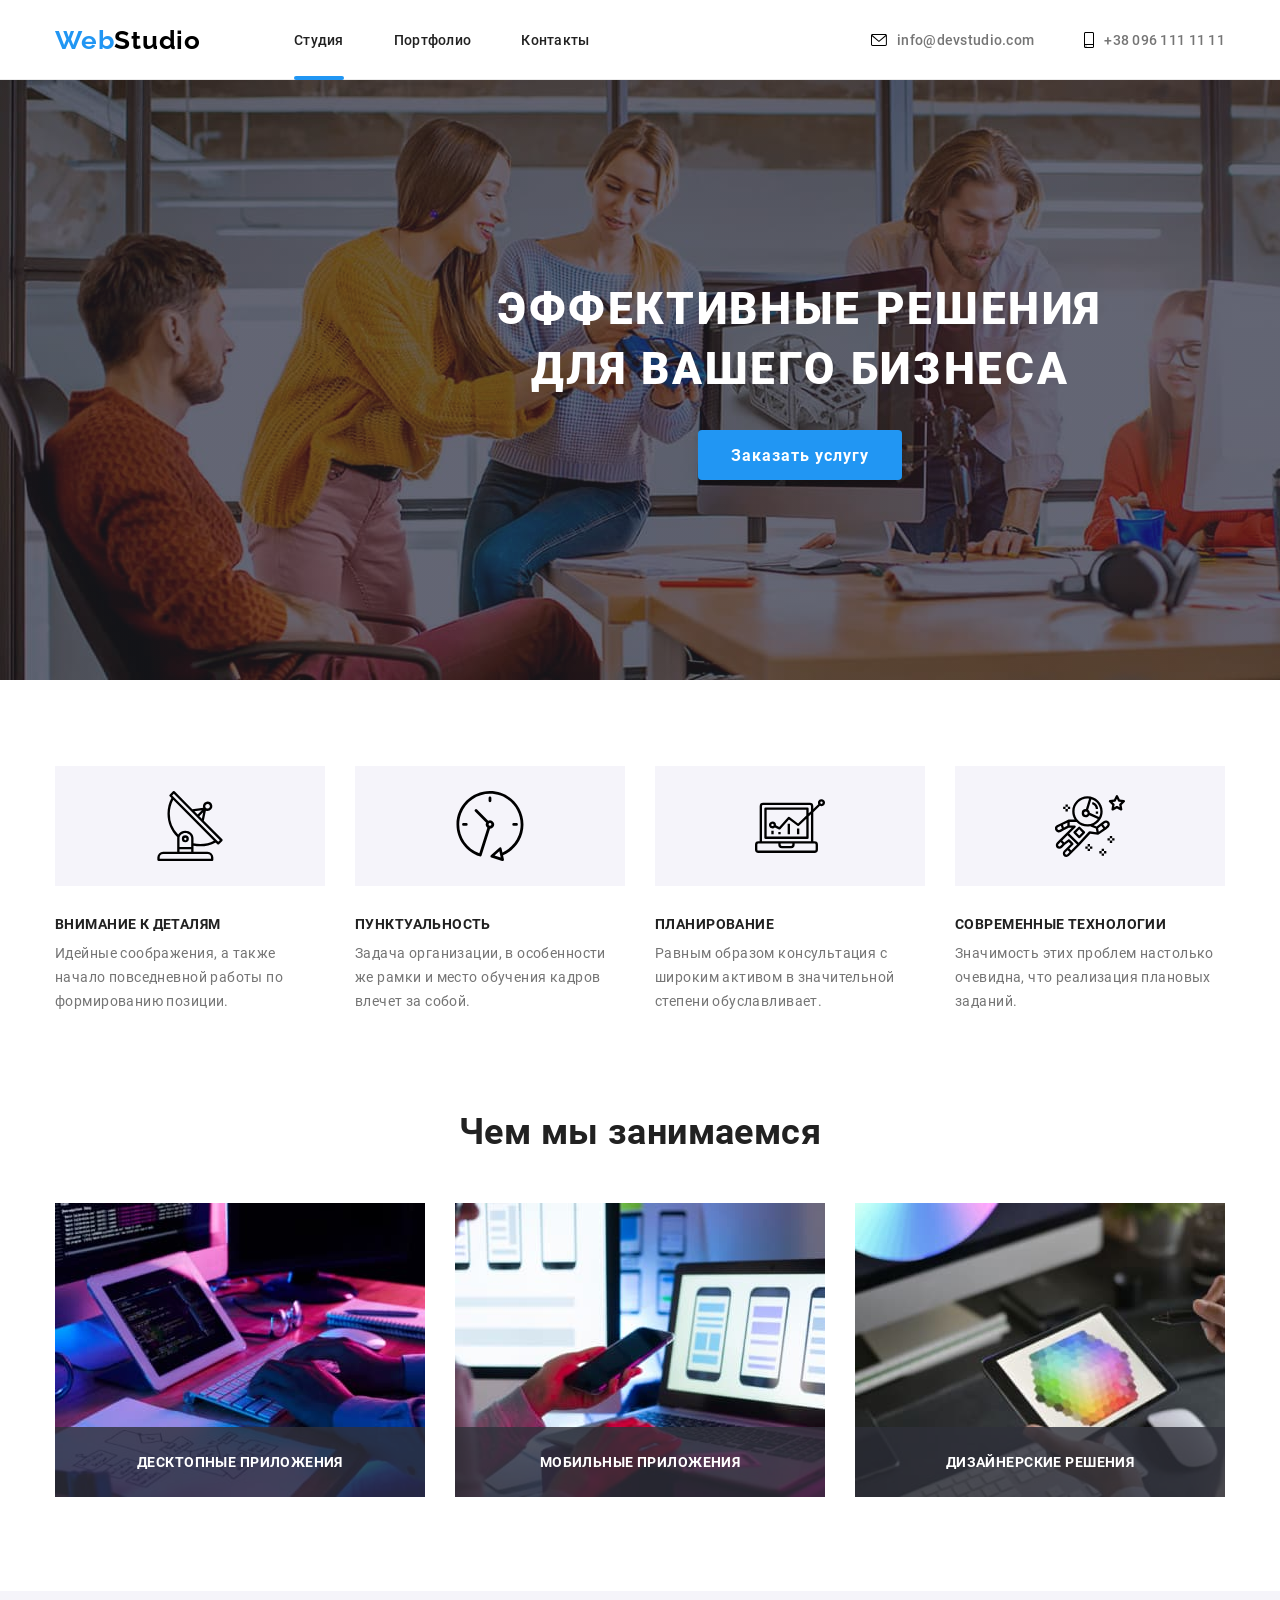
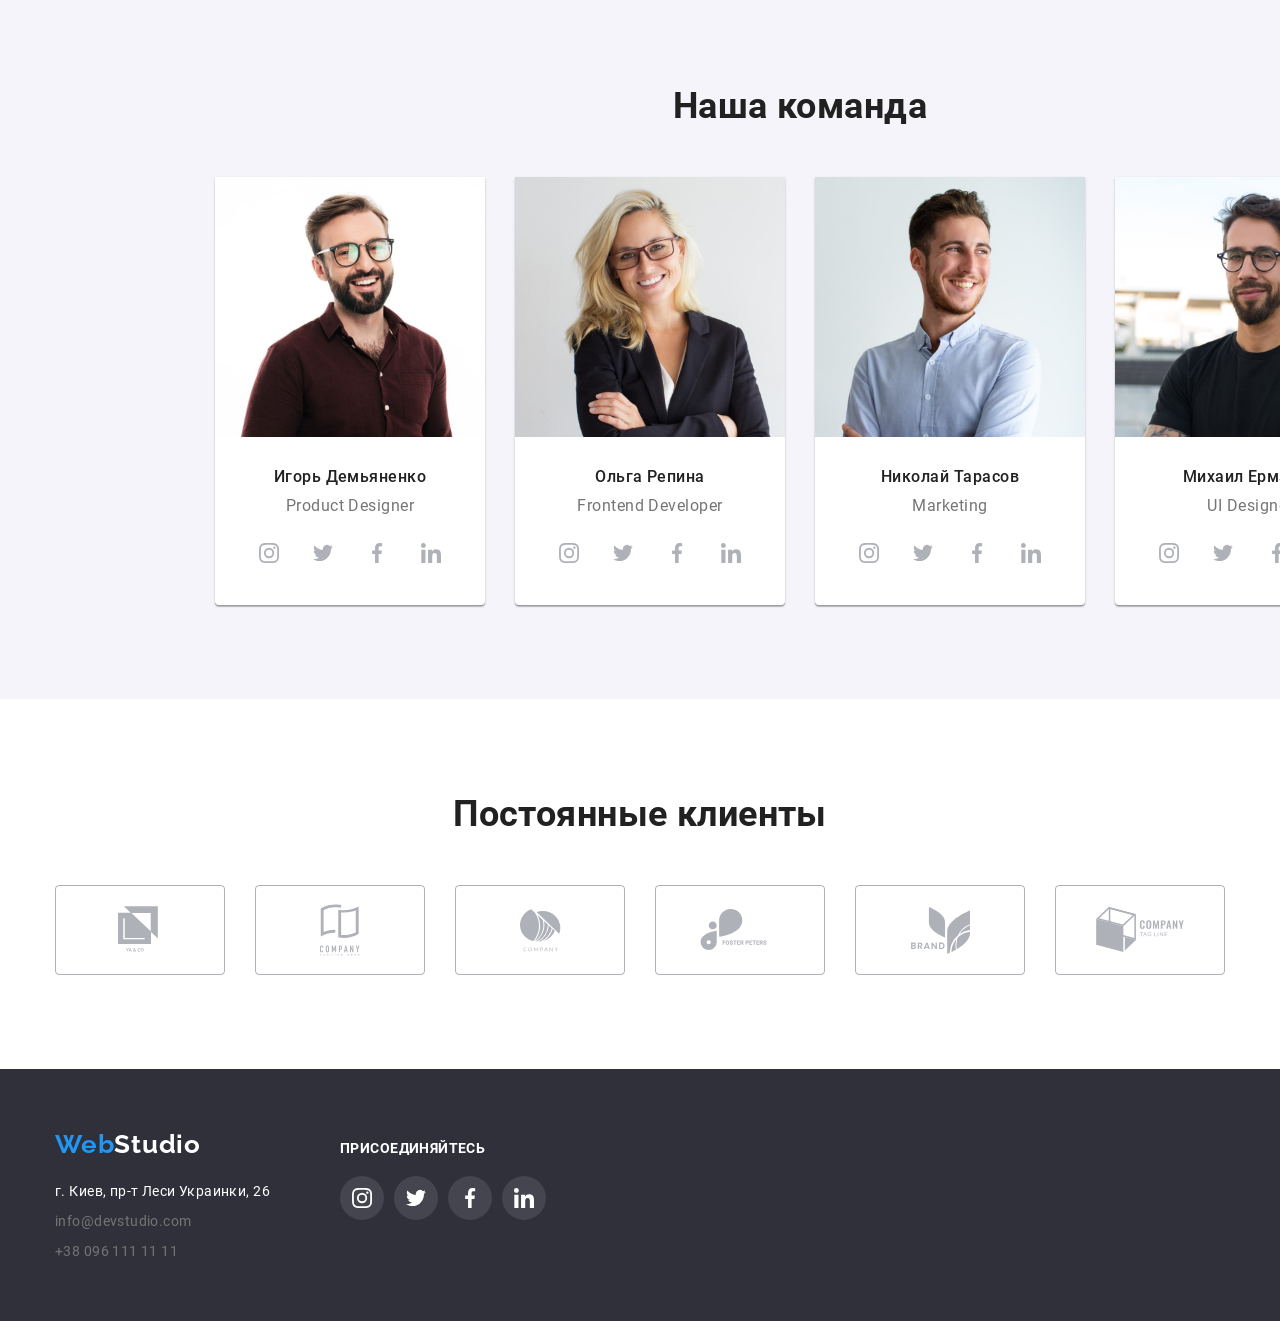
==== index.html @ e9e87eb7 "добавление файлов репозитория" ====
<!DOCTYPE html>
<html lang="ru">
  <head>
    <meta charset="UTF-8" />
    <meta name="viewport" content="width=device-width, initial-scale=1.0" />
    <title>вебстудия 1 страница</title>
    <link href="https://fonts.googleapis.com/css2?family=Raleway:wght@700&display=swap" rel="stylesheet">
    <link rel="stylesheet" href="https://cdnjs.cloudflare.com/ajax/libs/modern-normalize/1.0.0/modern-normalize.min.css" />
    <link rel="stylesheet" href="./css/styles.css">
  </head>
  <body>
    <!-- шапка сайта -->

    <header class="page-header">
      <div class="container header-container">
        <nav class="navigation">
        <a href="./index.html" class="logo"> Web<span class="logo-studio">Studio</span></a>

        <ul class="list site-nav">
          <li class="item"><a href="./index.html" class="link current">Студия</a></li>
          <li class="item"><a href="./portfolio.html" class="link">Портфолио</a></li>
          <li class="item"><a href="#contacts" class="link">Контакты</a></li>
        </ul>
        </nav>

        <ul class="list auth-nav">
        <li class="item"><a href="mailto:info@devstudio.com" class="link link-mail">
          <svg class="email-icon">
            <use href="./images/icons/sprite.svg#icon-envelope"></use>
          </svg>
          info@devstudio.com</a></li>
        <li class="item"><a href="tel:+380961111111" class="link link-tell">
          <svg class="tell-icon">
            <use href="./images/icons/sprite.svg#icon-smartphone"></use>
          </svg>
          +38 096 111 11 11</a></li>
        </ul>
      </div>
    </header>

    <main>
      <!-- герой -->
      <section class="hero">
        <div class="fon-hero">
          <div class="hero-content">
            <h1 class="hero-title">Эффективные решения для вашего бизнеса</h1>
            <button class="btn" type="button" data-modal-open>Заказать услугу</button>
          </div>

        </div>
              
      </section>

      <!-- особенности -->
      <section class="special">
        <div class="container">
          <h2 class="section-title visually-hidden">Особенности</h2>
          <ul class="list features">
            <li class="features-box">
              <div class="features-icon-box">
                <svg class="features-icon">
                  <use href="./images/icons/sprite.svg#icon-antenna"></use>
                </svg>
              </div>
              <h3 class="details-title">Внимание к деталям</h3>
              <p class="features-p">
                Идейные соображения, а также начало повседневной работы по
                формированию позиции.
              </p>
            </li>
            <li class="features-box">
               <div class="features-icon-box">
                <svg class="features-icon">
                  <use href="./images/icons/sprite.svg#icon-clock"></use>
                </svg>
              </div>
              <h3 class="details-title">Пунктуальность</h3>
              <p class="features-p">
                Задача организации, в особенности же рамки и место обучения кадров
                влечет за собой.
              </p>
            </li>
            <li class="features-box">
               <div class="features-icon-box">
                <svg class="features-icon">
                  <use href="./images/icons/sprite.svg#icon-diagram"></use>
                </svg>
              </div>
              <h3 class="details-title">Планирование</h3>
              <p class="features-p">
                Равным образом консультация с широким активом в значительной
                степени обуславливает.
              </p>
            </li>
            <li class="features-box">
               <div class="features-icon-box">
                <svg class="features-icon">
                  <use href="./images/icons/sprite.svg#icon-astronaut"></use>
                </svg>
              </div>
              <h3 class="details-title">Современные технологии</h3>
              <p class="features-p">
                Значимость этих проблем настолько очевидна, что реализация
                плановых заданий.
              </p>
            </li>
          </ul>

        </div>
      </section>

      <!-- чем мы занимаемся -->
      <section class="exerciser">
        <div class="container">
          <h2 class="section-title">Чем мы занимаемся</h2>          
          <ul class="list exerciser-list">
            <li class="thumb"><img src="./images/box1.jpg" alt="картинка1" width="370" />
            <p class="label">Десктопные приложения</p></li>
            <li class="thumb"><img src="./images/box2.jpg" alt="картинка2" width="370" />
            <p class="label">Мобильные приложения</p></li>
            <li class="thumb"><img src="./images/box3.jpg" alt="картинка3" width="370" />
            <p class="label">Дизайнерские решения</p></li>
          </ul>
        </div>
      </section>

      <!-- наша команда -->
      <section class="team-bg">
        <div class="team">
        <div class="container">
          <h2 class="section-title">Наша команда</h2>
          <ul class="list team-list">
              <li class="team-item">
                <img src="./images/team/foto1.jpg" alt="Игорь Демьяненко" width="270" />
                <h3 class="item-title">Игорь Демьяненко</h3>
                <p class="team-position">Product Designer</p>
                <ul class="list social-icons">
                  <li class="social-icons-item">
                    <a class="social-icons-link" href="https://instagram.com/" target="_blank"
                     rel="noopener noreferer" aria-label="Instagram">
                      <svg class="social-icon-svg">
                        <use href="./images/icons/sprite.svg#icon-instagram"></use>
                      </svg>
                    </a>
                  </li>
                  <li class="social-icons-item">
                    <a class="social-icons-link" href="https://twitter.com/" target="_blank" rel="noopener noreferer"
                      aria-label="Instagram">
                      <svg class="social-icon-svg">
                        <use href="./images/icons/sprite.svg#icon-twitter"></use>
                      </svg>
                    </a>
                  </li>
                  <li class="social-icons-item">
                    <a class="social-icons-link" href="https://facebook.com/" target="_blank" rel="noopener noreferer"
                      aria-label="Instagram">
                      <svg class="social-icon-svg">
                        <use href="./images/icons/sprite.svg#icon-facebook"></use>
                      </svg>
                    </a>
                  </li>
                  <li class="social-icons-item">
                    <a class="social-icons-link" href="https://linkedin.com/" target="_blank" rel="noopener noreferer"
                      aria-label="Instagram">
                      <svg class="social-icon-svg">
                        <use href="./images/icons/sprite.svg#icon-linkedin"></use>
                      </svg>
                    </a>
                  </li>
                 
                </ul>
              </li>
            
              <li class="team-item">
                <img src="./images//team/foto2.jpg" alt="Ольга Репина" width="270" />
                <h3 class="item-title">Ольга Репина</h3>
                <p class="team-position">Frontend Developer</p>
                <ul class="list social-icons">
                  <li class="social-icons-item">
                    <a class="social-icons-link" href="https://instagram.com/" target="_blank" rel="noopener noreferer"
                      aria-label="Instagram">
                      <svg class="social-icon-svg">
                        <use href="./images/icons/sprite.svg#icon-instagram"></use>
                      </svg>
                    </a>
                  </li>
                  <li class="social-icons-item">
                    <a class="social-icons-link" href="https://twitter.com/" target="_blank" rel="noopener noreferer"
                      aria-label="Instagram">
                      <svg class="social-icon-svg">
                        <use href="./images/icons/sprite.svg#icon-twitter"></use>
                      </svg>
                    </a>
                  </li>
                  <li class="social-icons-item">
                    <a class="social-icons-link" href="https://facebook.com/" target="_blank" rel="noopener noreferer"
                      aria-label="Instagram">
                      <svg class="social-icon-svg">
                        <use href="./images/icons/sprite.svg#icon-facebook"></use>
                      </svg>
                    </a>
                  </li>
                  <li class="social-icons-item">
                    <a class="social-icons-link" href="https://linkedin.com/" target="_blank" rel="noopener noreferer"
                      aria-label="Instagram">
                      <svg class="social-icon-svg">
                        <use href="./images/icons/sprite.svg#icon-linkedin"></use>
                      </svg>
                    </a>
                  </li>
                
                </ul>
              </li>
            
              <li class="team-item">
                <img src="./images//team/foto3.jpg" alt="Николай Тарасов" width="270"/>
                <h3 class="item-title">Николай Тарасов</h3>
                <p class="team-position">Marketing</p>
                <ul class="list social-icons">
                  <li class="social-icons-item">
                    <a class="social-icons-link" href="https://instagram.com/" target="_blank" rel="noopener noreferer"
                      aria-label="Instagram">
                      <svg class="social-icon-svg">
                        <use href="./images/icons/sprite.svg#icon-instagram"></use>
                      </svg>
                    </a>
                  </li>
                  <li class="social-icons-item">
                    <a class="social-icons-link" href="https://twitter.com/" target="_blank" rel="noopener noreferer"
                      aria-label="Instagram">
                      <svg class="social-icon-svg">
                        <use href="./images/icons/sprite.svg#icon-twitter"></use>
                      </svg>
                    </a>
                  </li>
                  <li class="social-icons-item">
                    <a class="social-icons-link" href="https://facebook.com/" target="_blank" rel="noopener noreferer"
                      aria-label="Instagram">
                      <svg class="social-icon-svg">
                        <use href="./images/icons/sprite.svg#icon-facebook"></use>
                      </svg>
                    </a>
                  </li>
                  <li class="social-icons-item">
                    <a class="social-icons-link" href="https://linkedin.com/" target="_blank" rel="noopener noreferer"
                      aria-label="Instagram">
                      <svg class="social-icon-svg">
                        <use href="./images/icons/sprite.svg#icon-linkedin"></use>
                      </svg>
                    </a>
                  </li>
                
                </ul>
              </li>
            
              <li class="team-item">
                <img src="./images//team/foto4.jpg" alt="Михаил Ермаков" width="270" />
                <h3 class="item-title">Михаил Ермаков</h3>
                <p class="team-position">UI Designer</p>
                <ul class="list social-icons">
                  <li class="social-icons-item">
                    <a class="social-icons-link" href="https://instagram.com/" target="_blank" rel="noopener noreferer"
                      aria-label="Instagram">
                      <svg class="social-icon-svg">
                        <use href="./images/icons/sprite.svg#icon-instagram"></use>
                      </svg>
                    </a>
                  </li>
                  <li class="social-icons-item">
                    <a class="social-icons-link" href="https://twitter.com/" target="_blank" rel="noopener noreferer"
                      aria-label="Instagram">
                      <svg class="social-icon-svg">
                        <use href="./images/icons/sprite.svg#icon-twitter"></use>
                      </svg>
                    </a>
                  </li>
                  <li class="social-icons-item">
                    <a class="social-icons-link" href="https://facebook.com/" target="_blank" rel="noopener noreferer"
                      aria-label="Instagram">
                      <svg class="social-icon-svg">
                        <use href="./images/icons/sprite.svg#icon-facebook"></use>
                      </svg>
                    </a>
                  </li>
                  <li class="social-icons-item">
                    <a class="social-icons-link" href="https://linkedin.com/" target="_blank" rel="noopener noreferer"
                      aria-label="Instagram">
                      <svg class="social-icon-svg">
                        <use href="./images/icons/sprite.svg#icon-linkedin"></use>
                      </svg>
                    </a>
                  </li>
                </ul>
              </li>
            </ul>        
          
          </div>

        </div>
        
      </section>

      <!--постоянные клиенты-->
      <section class="regular-customers">
        <div class="container">
          <h2 class="section-title">Постоянные клиенты</h2>
          <ul class="list customer-list">
            <li>
              <a class="link customer-link" href="" target="_blank" rel="noopener noreferer">
                <svg class="customer-icon" width="44" height="49">
                  <use href="./images/icons/sprite.svg#icon-logo1"></use>
                </svg>
              </a>
            </li>
            <li>
              <a class="link customer-link" href="" target="_blank" rel="noopener noreferer">
                <svg class="customer-icon" width="40" height="52">
                  <use href="./images/icons/sprite.svg#icon-logo2"></use>
                </svg>
              </a>
            </li>
            <li>
              <a class="link customer-link" href="" target="_blank" rel="noopener noreferer">
                <svg class="customer-icon" width="41" height="43">
                  <use href="./images/icons/sprite.svg#icon-logo3"></use>
                </svg>
              </a>
            </li>
            <li>
               <a class="link customer-link" href="" target="_blank" rel="noopener noreferer">
                <svg class="customer-icon" width="80" height="42">
                  <use href="./images/icons/sprite.svg#icon-logo4"></use>
                </svg>
              </a>
            </li>
            <li>
               <a class="link customer-link" href="" target="_blank" rel="noopener noreferer">
                <svg class="customer-icon" width="59" height="47">
                  <use href="./images/icons/sprite.svg#icon-logo5"></use>
                </svg>
              </a>
            </li>
            <li>
               <a class="link customer-link" href="" target="_blank" rel="noopener noreferer">
                <svg class="customer-icon" width="88.5" height="45.5">
                  <use href="./images/icons/sprite.svg#icon-logo6"></use>
                </svg>
              </a>
            </li>
          </ul>

        </div>
      </section>


    </main>

    <!--подвал страницы-->
    <footer class="dark-bg">
      <div class="container">
        <div class="container-footer">
          <div>
         <a href="./index.html" class="logo"> Web<span class="logofooter-studio">Studio</span></a>
         <address id="contacts">
          <ul class="list addres">
              <li class="addres-item"><a href="https://goo.gl/maps/w4ZzttCR3XMQxua66" class="link addres-style" target="_blank" rel="noopener noreferer">г.
         Киев, пр-т Леси Украинки, 26</a></li>
              <li class="addres-item"><a href="mailto:info@devstudio.com" class="link addres-contact">info@devstudio.com</a></li>                
              <li class="addres-item"><a href="tel:+380961111111" class="link addres-contact">+38 096 111 11 11</a></li>
          </ul>
         </address>
         </div>
         <div class="footer-social">
          <h3 class="details-title">Присоединяйтесь</h3>
          <ul class="list social-icons">
            <li class="social-icons-item">
              <a class="social-icons-linkfooter" href="https://instagram.com/" target="_blank" rel="noopener noreferer"
                aria-label="Instagram">
                <svg class="social-icon-footer">
                  <use href="./images/icons/sprite.svg#icon-instagram"></use>
                </svg>
              </a>
            </li>
            <li class="social-icons-item">
              <a class="social-icons-linkfooter" href="https://twitter.com/" target="_blank" rel="noopener noreferer"
                aria-label="Instagram">
                <svg class="social-icon-footer">
                  <use href="./images/icons/sprite.svg#icon-twitter"></use>
                </svg>
              </a>
            </li>
            <li class="social-icons-item">
              <a class="social-icons-linkfooter" href="https://facebook.com/" target="_blank" rel="noopener noreferer"
                aria-label="Instagram">
                <svg class="social-icon-footer">
                  <use href="./images/icons/sprite.svg#icon-facebook"></use>
                </svg>
              </a>
            </li>
            <li class="social-icons-item">
              <a class="social-icons-linkfooter" href="https://linkedin.com/" target="_blank" rel="noopener noreferer"
                aria-label="Instagram">
                <svg class="social-icon-footer">
                  <use href="./images/icons/sprite.svg#icon-linkedin"></use>
                </svg>
              </a>
            </li>
          </ul>
            
         </div>                      
        </div>        
      </div> 
      
    </footer>
    <div class="backdrop is-hidden" data-modal>
      <div class="modal">
        <form action="#">
          <!-- Разметка элементов этой формы -->
          <label>
            Имя
            <input type="text" name="message" placeholder="Введите сообщение" />
          </label>
        
       
       
          <label>
            Телефон
            <input type="tel" name="telephone" placeholder="Введите номер"/>
          </label>
       
        
          <label>
            Почта
            <input type="email" name="email" placeholder="Введите имейл" />
          </label>
        
        
          <label for="">
            Оставьте комментарий
          <textarea name="comment" rows="5" cols="5" placeholder="Оставьте комментарий"></textarea>
          </label>
          
    
        <div>
          <p>Чем вы увлекаетесь?:</p>
          <input id="hobby-1" name="hobby" type="checkbox" value="music" />
          <label for="hobby-1">Музыка</label>
        </div>
        </form>
        <button class="btn-close" type="button" data-modal-close></button>
      </div>
    </div>



    <script src="./js/modal.js"></script>
  </body>
</html>
---- css/styles.css ----
/* roboto-regular - latin_cyrillic */
@font-face {
  font-family: "Roboto";
  font-style: normal;
  font-weight: 400;
  src: url("../fonts/roboto/roboto-v20-latin_cyrillic-regular.eot"); /* IE9 Compat Modes */
  src: local("Roboto"), local("Roboto-Regular"),
    url("../fonts/roboto/roboto-v20-latin_cyrillic-regular.eot?#iefix")
      format("embedded-opentype"),
    /* IE6-IE8 */ url("../fonts/roboto/roboto-v20-latin_cyrillic-regular.woff2")
      format("woff2"),
    /* Super Modern Browsers */
      url("../fonts/roboto/roboto-v20-latin_cyrillic-regular.woff")
      format("woff"),
    /* Modern Browsers */
      url("../fonts/roboto/roboto-v20-latin_cyrillic-regular.ttf")
      format("truetype"),
    /* Safari, Android, iOS */
      url("../fonts/roboto/roboto-v20-latin_cyrillic-regular.svg#Roboto")
      format("svg"); /* Legacy iOS */
}
/* roboto-500 - latin_cyrillic */
@font-face {
  font-family: "Roboto";
  font-style: normal;
  font-weight: 500;
  src: url("../fonts/roboto/roboto-v20-latin_cyrillic-500.eot");
  src: local("Roboto Medium"), local("Roboto-Medium"),
    url("../fonts/roboto/roboto-v20-latin_cyrillic-500.eot?#iefix")
      format("embedded-opentype"),
    url("../fonts/roboto/roboto-v20-latin_cyrillic-500.woff2") format("woff2"),
    url("../fonts/roboto/roboto-v20-latin_cyrillic-500.woff") format("woff"),
    url("../fonts/roboto/roboto-v20-latin_cyrillic-500.ttf") format("truetype"),
    url("../fonts/roboto/roboto-v20-latin_cyrillic-500.svg#Roboto")
      format("svg");
}
/* roboto-700 - latin_cyrillic */
@font-face {
  font-family: "Roboto";
  font-style: normal;
  font-weight: 700;
  src: url("../fonts/roboto/roboto-v20-latin_cyrillic-700.eot"); /* IE9 Compat Modes */
  src: local("Roboto Bold"), local("Roboto-Bold"),
    url("../fonts/roboto/roboto-v20-latin_cyrillic-700.eot?#iefix")
      format("embedded-opentype"),
    /* IE6-IE8 */ url("../fonts/roboto/roboto-v20-latin_cyrillic-700.woff2")
      format("woff2"),
    /* Super Modern Browsers */
      url("../fonts/roboto/roboto-v20-latin_cyrillic-700.woff") format("woff"),
    /* Modern Browsers */
      url("../fonts/roboto/roboto-v20-latin_cyrillic-700.ttf")
      format("truetype"),
    /* Safari, Android, iOS */
      url("../fonts/roboto/roboto-v20-latin_cyrillic-700.svg#Roboto")
      format("svg"); /* Legacy iOS */
}
/* roboto-900 - latin_cyrillic */
@font-face {
  font-family: "Roboto";
  font-style: normal;
  font-weight: 900;
  src: url("../fonts/roboto/roboto-v20-latin_cyrillic-900.eot"); /* IE9 Compat Modes */
  src: local("Roboto Black"), local("Roboto-Black"),
    url("../fonts/roboto/roboto-v20-latin_cyrillic-900.eot?#iefix")
      format("embedded-opentype"),
    /* IE6-IE8 */ url("../fonts/roboto/roboto-v20-latin_cyrillic-900.woff2")
      format("woff2"),
    /* Super Modern Browsers */
      url("../fonts/roboto/roboto-v20-latin_cyrillic-900.woff") format("woff"),
    /* Modern Browsers */
      url("../fonts/roboto/roboto-v20-latin_cyrillic-900.ttf")
      format("truetype"),
    /* Safari, Android, iOS */
      url("../fonts/roboto/roboto-v20-latin_cyrillic-900.svg#Roboto")
      format("svg"); /* Legacy iOS */
}

:root {
  --main-text-cl: #757575;
  --accent-cl: #2196f3;
  --title-cl: #212121;
  --section-cl: #f5f4fa;
  --white-cl: #ffffff;
  --hero-cl: #2f303a;
  --footer-cl: #000000;
  --timing-function: cubic-bezier(0.4, 0, 0.2, 1);
  --time: 250ms;
}

html {
  box-sizing: border-box;
}

body {
  font-family: "Roboto", sans-serif;
  font-size: 14px;
  line-height: 1.714;
  letter-spacing: 0.03em;
  color: var(--main-text-cl);
  margin: 0;
}

img {
  display: block;
  max-width: 100%;
  height: auto;
}

*,
*::before,
*::after {
  box-sizing: inherit;
}

.visually-hidden {
  position: absolute !important;
  clip: rect(1px 1px 1px 1px);
  clip: rect(1px, 1px, 1px, 1px);
  padding: 0 !important;
  border: 0 !important;
  height: 1px !important;
  width: 1px !important;
  overflow: hidden;
}

.container {
  width: 1200px;
  padding-left: 15px;
  padding-right: 15px;
  margin-left: auto;
  margin-right: auto;
}

.progect-container {
  width: 1200px;
  padding-left: 15px;
  padding-right: 15px;
  margin-top: 94px;
  margin-bottom: 94px;
  margin-left: auto;
  margin-right: auto;
}

.list {
  list-style: none;
  padding: 0;
  margin: 0;
}

.page-header {
  height: 80px;
  border-bottom: 1px solid #ececec;
}

.header-container {
  display: flex;
  justify-content: flex-end;
  align-items: center;
}
.page-header .logo {
  margin-right: 93px;
}

.navigation {
  display: flex;
  align-items: center;
  margin-right: auto;
}

.logo {
  font-family: Raleway;
  font-style: normal;
  font-weight: 700;
  font-size: 26px;
  line-height: 1.192;
  letter-spacing: 0.03em;
  color: var(--accent-cl);
  text-decoration: none;
}

.logo-studio {
  color: black;
}

.logofooter-studio {
  color: white;
  margin-bottom: 20px;
  display: inline-block;
}

.link {
  color: inherit;
  text-decoration: none;
  transition-timing-function: var(--timing-function);
  transition-property: color;
  transition-duration: var(--time);
  padding-top: 32px;
  padding-bottom: 32px;
}
.link:hover,
.link:focus {
  color: var(--accent-cl);
}
.site-nav .link {
  position: relative;
  display: block;
  transition-timing-function: var(--timing-function);
  transition-duration: var(--time);
}
.site-nav .link:hover:after,
.current:after {
  content: "";
  position: absolute;
  left: 0;
  bottom: 0;
  width: 100%;
  height: 4px;
  background: var(--accent-cl);
  border-radius: 2px;
  margin: 0;
  opacity: 1;
  transition-timing-function: var(--timing-function);
  transition-duration: var(--time);
  /*transition-property: opacity;*/
}
.site-nav {
  display: inline-flex;
  align-items: center;
  width: 294px;
}
.site-nav .item:not(:last-child) {
  margin-right: 50px;
}

.site-nav .item {
  display: inline-block;
  color: var(--title-cl);
  font-weight: 500;
  font-size: 14px;
  line-height: 1.143;
  letter-spacing: 0.02em;
}
.auth-nav {
  display: flex;
  font-weight: 500;
  font-size: 14px;
  line-height: 1.143;
  letter-spacing: 0.02em;
  color: var(--main-text-cl);
  align-items: center;
}
.auth-nav .item:not(:last-child) {
  margin-right: 50px;
}
.email-icon {
  width: 16px;
  height: 12px;
  margin-right: 10px;
}
.tell-icon {
  width: 10px;
  height: 16px;
  margin-right: 10px;
}
.link-mail {
  display: flex;
  align-items: center;
  transition-timing-function: var(--timing-function);
  transition-property: fill;
  transition-duration: var(--time);
}

.link-tell {
  display: flex;
  align-items: center;
  transition-timing-function: var(--timing-function);
  transition-property: fill;
  transition-duration: var(--time);
}

.link-mail:hover,
.link-mail:focus .email-icon {
  fill: var(--accent-cl);
}
.link-tell:hover,
.link-tell:focus .tell-icon {
  fill: var(--accent-cl);
}
.nav-progect {
  display: inline-flex;
  min-width: 611px;
  height: 54px;
  padding-bottom: 16px;
}

.progect-set {
  display: flex;
  flex-wrap: wrap;
  justify-content: space-between;
}

.progect-item {
  min-width: 370px;
  height: 404px;
  background-color: var(--white-cl);
  transition-timing-function: var(--timing-function);
  transition-property: box-shadow;
  transition-duration: var(--time);
}
.progect-item:nth-child(-n + 6) {
  margin-bottom: 30px;
}
.progect-item:hover,
.progect-item:focus {
  box-shadow: 0px 1px 1px rgba(0, 0, 0, 0.12), 0px 4px 4px rgba(0, 0, 0, 0.06),
    1px 4px 6px rgba(0, 0, 0, 0.16);
}
.progect-content {
  width: 370px;
  height: 110px;
  padding-left: 24px;
  padding-right: 24px;
  padding-top: 20px;
  padding-bottom: 20px;
  margin: 0;
  border-left: 1px solid #eeeeee;
  border-right: 1px solid #eeeeee;
  border-bottom: 1px solid #eeeeee;
}
.projects {
  font-weight: 700;
  font-size: 18px;
  line-height: 2;
  letter-spacing: 0.06em;
  color: var(--title-cl);
  margin-top: 0px;
  margin-bottom: 4px;
}
.progect-position {
  font-weight: 400;
  font-size: 16px;
  line-height: 1.1875;
  letter-spacing: 0.03em;
  color: var(--main-text-cl);
  margin-top: 0;
  margin-bottom: 0px;
}

.thumb-progect {
  position: relative;
  overflow: hidden;
}

.progect-p {
  position: absolute;
  left: 0;
  top: 100%;
  margin: 0;
  width: 100%;
  height: 294px;
  font-weight: 400;
  font-size: 18px;
  line-height: 1.556;
  letter-spacing: 0.03em;
  color: var(--white-cl);
  padding: 63px 24px;
  opacity: 0;
  transition-timing-function: var(--timing-function);
  transition-property: background-color, transform, opacity;
  transition-duration: var(--time);
}
.progect-link:hover .progect-p,
.progect-link:focus .progect-p {
  opacity: 1;
  background-color: rgba(33, 150, 243, 0.9);
  transform: translateY(-100%);
}
.features {
  display: flex;
  justify-content: space-between;
  height: 251px;
}
.features-box {
  width: 270px;
}
.features-icon-box {
  display: flex;
  justify-content: center;
  align-items: center;
  background-color: var(--section-cl);
  height: 120px;
}
.features-icon {
  width: 70px;
  height: 70px;
}

.details-title {
  font-weight: 700;
  font-size: 14px;
  line-height: 1.1429;
  letter-spacing: 0.03em;
  text-transform: uppercase;
  color: var(--title-cl);
  margin-top: 30px;
  margin-bottom: 10px;
}
.features-p {
  margin-top: 0;
  margin-bottom: 0;
}

.special {
  padding-top: 86px;
  padding-bottom: 94px;
  /*background-color: violet;*/
}
.exerciser {
  padding-bottom: 94px;
  /*background-color: yellow;*/
}
.exerciser-list {
  display: flex;
  justify-content: space-between;
  height: 294px;
}
.thumb {
  position: relative;
}
.thumb > .label {
  position: absolute;
  left: 0;
  bottom: 0;
  margin: 0;
  padding: 27px 82px;
  background: rgba(47, 48, 58, 0.8);

  width: 370px;
  height: 70px;
  font-weight: 700;
  font-size: 14px;
  line-height: 1.143;
  text-align: center;
  letter-spacing: 0.03em;
  text-transform: uppercase;

  color: var(--white-cl);
}
.hero {
  height: 600px;
  text-align: center;
  background-color: var(--hero-cl);
}

.fon-hero {
  display: inline-flex;
  width: 1600px;
  height: 600px;
  background: linear-gradient(
      to right,
      rgba(47, 48, 58, 0.4),
      rgba(47, 48, 58, 0.4)
    ),
    url("../images/herofoto.jpg") no-repeat center;
}

.hero-title {
  font-family: inherit;
  font-weight: 900;
  font-size: 44px;
  line-height: 1.36;
  letter-spacing: 0.06em;
  text-transform: uppercase;
  color: var(--white-cl);
  margin-top: 0;
  margin-bottom: 30px;
}
.hero-content {
  max-width: 696px;
  margin-left: auto;
  margin-right: auto;
  padding-top: 200px;
  padding-bottom: 200px;
  text-align: center;
}
.btn {
  font-family: inherit;
  font-weight: 700;
  font-size: 16px;
  line-height: 1.875;
  letter-spacing: 0.06em;
  text-align: center;
  color: var(--white-cl);
  background-color: var(--accent-cl);
  display: inline-block;
  border-radius: 4px;
  padding: 10px 32px;
  min-width: 200px;
  height: 50px;
  border: 1px solid transparent;
  box-shadow: 0px 4px 4px rgba(0, 0, 0, 0.15);
  transition-timing-function: var(--timing-function);
  transition-property: color, background-color;
  transition-duration: var(--time);
  cursor: pointer;
}

.btn:hover,
.btn:focus {
  color: var(--accent-cl);
  background-color: var(--white-cl);
}

.section-title {
  font-family: inherit;
  font-weight: 700;
  font-size: 36px;
  line-height: 1.167;
  text-align: center;
  color: var(--title-cl);
  margin-top: 0;
  margin-bottom: 50px;
}

.filtr {
  display: flex;
  justify-content: center;
  margin-bottom: 34px;
}
.btn-filtr {
  font-family: inherit;
  font-weight: 500;
  font-size: 16px;
  line-height: 1.625;
  letter-spacing: 0.03em;
  text-align: center;
  color: var(--title-cl);
  background-color: var(--section-cl);
  display: inline-block;
  border-radius: 4px;
  padding: 6px 22px;
  min-width: 73px;
  height: 38px;
  border: none;
  cursor: pointer;
  transition-timing-function: var(--timing-function);
  transition-property: color, background-color, box-shadow;
  transition-duration: var(--time);
}
.nav-progect .item:not(:last-child) {
  margin-right: 8px;
}

.btn-filtr:hover,
.btn-filtr:focus {
  color: var(--white-cl);
  background-color: var(--accent-cl);
  box-shadow: 0px 3px 1px rgba(0, 0, 0, 0.1), 0px 1px 2px rgba(0, 0, 0, 0.08),
    0px 2px 2px rgba(0, 0, 0, 0.12);
}
.team-list {
  display: flex;
  flex-wrap: wrap;
  justify-content: space-between;
}
.team {
  width: 1600px;
  height: 708px;
  padding-top: 94px;
  padding-bottom: 94px;
  margin-left: auto;
  margin-right: auto;
}
.team-bg {
  background-color: var(--section-cl);
}
.item-title {
  font-weight: 500;
  font-size: 16px;
  line-height: 1.1875;
  letter-spacing: 0.03em;
  color: var(--title-cl);
  margin-top: 30px;
  margin-bottom: 10px;
}

.team-position {
  font-weight: 400;
  font-size: 16px;
  line-height: 1.1875;
  letter-spacing: 0.03em;
  color: var(--main-text-cl);
  margin-top: 0;
  margin-bottom: 16px;
}
.team-item {
  padding-bottom: 30px;
  text-align: center;
  background-color: var(--white-cl);
  max-height: 428px;
  box-shadow: 0px 1px 3px rgba(0, 0, 0, 0.12), 0px 1px 1px rgba(0, 0, 0, 0.14),
    0px 2px 1px rgba(0, 0, 0, 0.2);
  border-radius: 0px 0px 4px 4px;
}
.social-icons {
  display: flex;
  justify-content: center;
  min-width: 206px;
}
.social-icons-item:not(:last-child) {
  margin-right: 10px;
}
.social-icons-link {
  display: flex;
  height: 44px;
  width: 44px;
  justify-content: center;
  align-items: center;
  border-radius: 50%;
  transition-timing-function: var(--timing-function);
  transition-property: background-color;
  transition-duration: var(--time);
}

.social-icon-svg {
  width: 20px;
  height: 20px;
  fill: #afb1b8;
  transition-timing-function: var(--timing-function);
  transition-property: fill;
  transition-duration: var(--time);
}
.social-icons-link:hover,
.social-icons-link:focus {
  background-color: var(--accent-cl);
}

/*ПРАВИЛЬНО ТАК: */
.social-icons-link:hover .social-icon-svg,
.social-icons-link:focus .social-icon-svg {
  fill: var(--white-cl);
}

.regular-customers {
  padding-top: 94px;
  padding-bottom: 94px;
}
.customer-list {
  display: flex;
  justify-content: space-between;
}
.customer-link {
  display: flex;
  width: 170px;
  height: 90px;
  align-items: center;
  justify-content: center;
  background-size: contain;
  background-position: center;
  background-repeat: no-repeat;
  border: 1px solid rgba(175, 177, 184, 1);
  border-radius: 4px;
  transition-timing-function: var(--timing-function);
  transition-property: border-color;
  transition-duration: var(--time);
}
.customer-icon {
  fill: #afb1b8;
  transition-timing-function: var(--timing-function);
  transition-property: fill;
  transition-duration: var(--time);
}
.customer-link:hover .customer-icon,
.customer-link:focus .customer-icon {
  fill: var(--accent-cl);
}
.customer-link:hover,
.customer-link:focus {
  border-color: var(--accent-cl);
}

.addres {
  font-style: normal;
}
.addres-style {
  color: var(--white-cl);
}
.addres-contact {
  color: var(--white-cl) 0.6;
}
.addres-item:not(:last-child) {
  margin-bottom: 6px;
}

.dark-bg {
  height: 252px;
  background-color: var(--hero-cl);
  padding-top: 60px;
  padding-bottom: 60px;
}
.container-footer {
  display: inline-flex;
  align-items: baseline;
}

.footer-social {
  width: 206px;
  height: 80px;
  margin-left: 70px;
}
.footer-social .details-title {
  color: #ffffff;
  margin-top: 0;
  margin-bottom: 20px;
}

.social-icons-linkfooter {
  display: flex;
  height: 44px;
  width: 44px;
  justify-content: center;
  align-items: center;
  border-radius: 50%;
  background-color: rgba(255, 255, 255, 0.1);
  transition-timing-function: var(--timing-function);
  transition-property: background-color;
  transition-duration: var(--time);
}
.social-icon-footer {
  width: 20px;
  height: 20px;
  fill: var(--white-cl);
}
.social-icons-linkfooter:hover,
.social-icons-linkfooter:focus {
  background-color: var(--accent-cl);
}
.backdrop {
  position: fixed;
  top: 0;
  left: 0;
  width: 100%;
  height: 1024px;
  background-color: rgba(0, 0, 0, 0.2);
  transition-timing-function: var(--timing-function);
  transition: scale (1);
  transition-duration: var(--time);
}
.backdrop.is-hidden {
  opacity: 0;
  pointer-events: none;
}
.modal {
  position: absolute;
  top: 50%;
  left: 50%;
  transform: translate(-50%, -50%);
  width: 528px;
  min-height: 581px;
  background: var(--white-cl);
  box-shadow: 0px 1px 3px rgba(0, 0, 0, 0.12), 0px 1px 1px rgba(0, 0, 0, 0.14),
    0px 2px 1px rgba(0, 0, 0, 0.2);
  border-radius: 4px;
}
.btn-close {
  position: absolute;
  display: block;
  top: 8px;
  right: 8px;
  width: 30px;
  height: 30px;
  background: #ffffff;
  border: 1px solid rgba(0, 0, 0, 0.1);
  border-radius: 50%;
  background-image: url(../images/icons/close.svg);
  background-repeat: no-repeat;
  background-position: center;
}
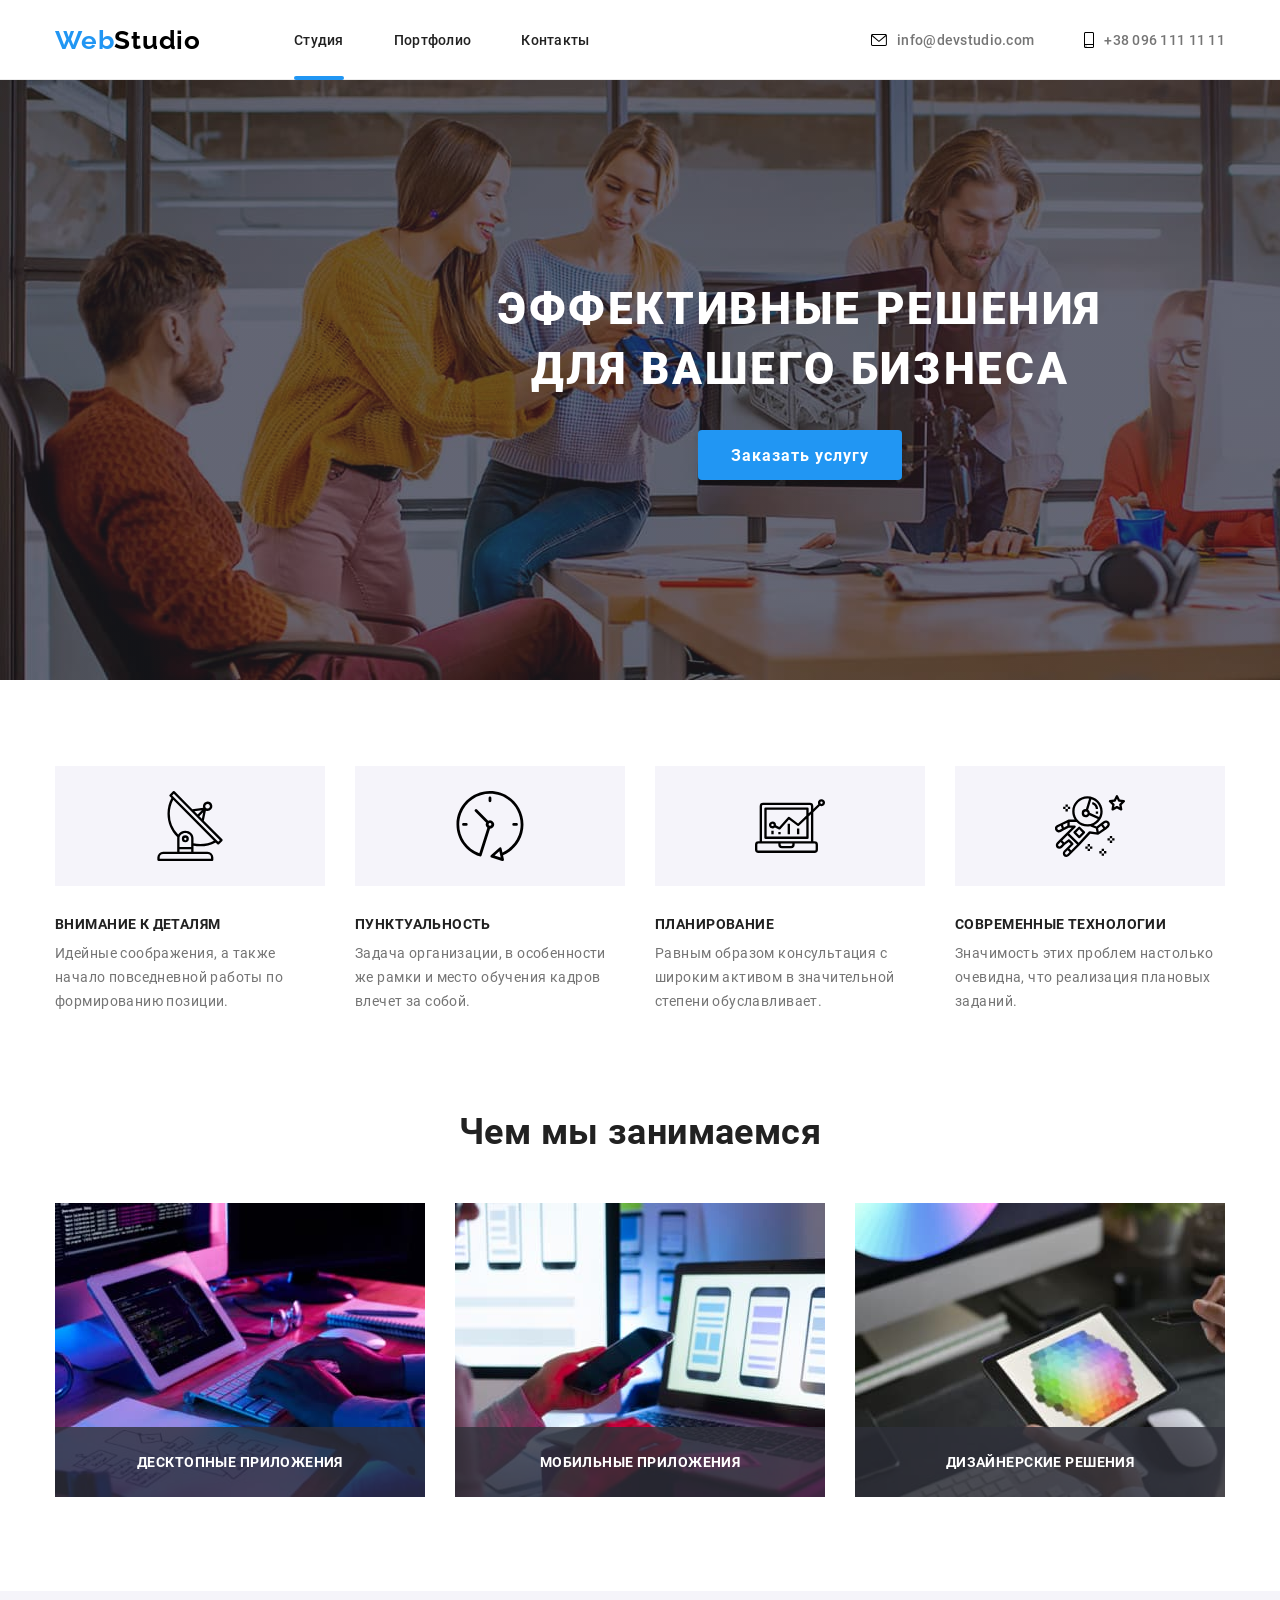
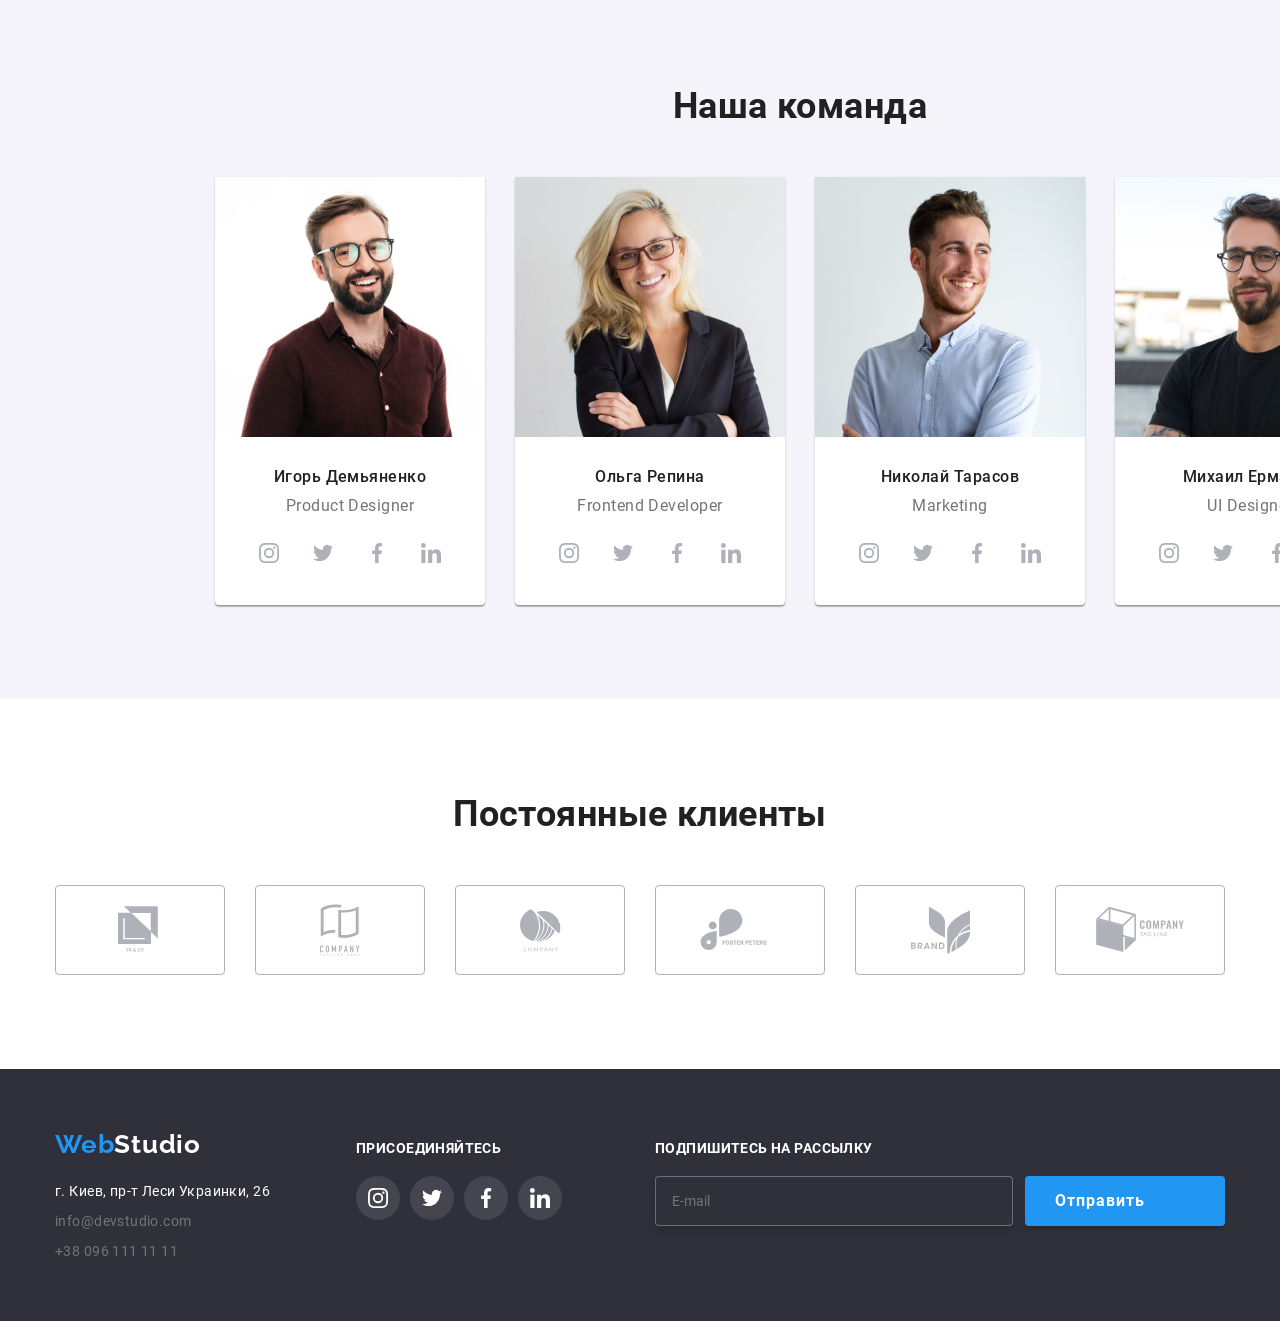
==== commit 29cab50b: "сделаны формы в модальном окне и футере" ====
--- a/index.html
+++ b/index.html
@@ -359,7 +359,7 @@
     <footer class="dark-bg">
       <div class="container">
         <div class="container-footer">
-          <div>
+          <div class="contact-footer">
          <a href="./index.html" class="logo"> Web<span class="logofooter-studio">Studio</span></a>
          <address id="contacts">
           <ul class="list addres">
@@ -405,52 +405,83 @@
                 </svg>
               </a>
             </li>
-          </ul>
-            
+          </ul>           
+         </div>
+         <div class="footer-mail">
+          <h3 class="details-title">Подпишитесь на рассылку</h3>
+          <div class="email-footer">
+            <div class="form-footer">
+              <!--<label for="mail">Почта</label>-->
+              <input type="email" name="email" placeholder="E-mail">
+            </div>
+            <button class="btn-email" type="submit">Отправить</button>
+
+
+          </div>
+          
+
+
          </div>                      
         </div>        
       </div> 
       
     </footer>
+
     <div class="backdrop is-hidden" data-modal>
       <div class="modal">
-        <form action="#">
+        
+        <form action="#" class="form js-speaker-form">
+          <b class="form-title">Оставьте свои данные, мы вам перезвоним</b>
           <!-- Разметка элементов этой формы -->
-          <label>
-            Имя
-            <input type="text" name="message" placeholder="Введите сообщение" />
-          </label>
-        
+          <div class="form-field">
+              <label for="name">Имя</label>
+              <input type="text" name="user-name" id="name" placeholder="Введите Имя" />
+          </div>
+          
+          <div class="form-field">
+            <label for="tel">Телефон</label>
+            <input type="tel" name="tel" id="tel" placeholder="Введите номер">
+          </div>
+
+          <div class="form-field">
+            <label for="mail">Почта</label>
+            <input type="email" name="email" id="mail" placeholder="Введите почту">
+          </div>
+
+          <div class="form-field">
+            <label for="comment">Комментарий</label>
+            <textarea class="comment" name="comment" id="comment" rows="10" cols="15" placeholder="Введите текст"></textarea>
+          </div>
+
+          <div class="">
+            <input id="accept" name="" type="checkbox" value="" />
+            <label for="accept">Соглашаюсь с рассылкой и принимаю <a class="linkaccept" href="">Условия договора</a></label>
+          </div>
+          
+          
+          <button class="btn-accept" type="submit">Отправить</button>
        
-       
-          <label>
-            Телефон
-            <input type="tel" name="telephone" placeholder="Введите номер"/>
-          </label>
-       
-        
-          <label>
-            Почта
-            <input type="email" name="email" placeholder="Введите имейл" />
-          </label>
-        
-        
-          <label for="">
-            Оставьте комментарий
-          <textarea name="comment" rows="5" cols="5" placeholder="Оставьте комментарий"></textarea>
-          </label>
-          
-    
-        <div>
-          <p>Чем вы увлекаетесь?:</p>
-          <input id="hobby-1" name="hobby" type="checkbox" value="music" />
-          <label for="hobby-1">Музыка</label>
-        </div>
+         
         </form>
         <button class="btn-close" type="button" data-modal-close></button>
       </div>
     </div>
 
+    <script>
+      (() => {
+          document
+          .querySelector('.js-speaker-form')
+          .addEventListener('submit', e => {
+            e.preventDefault();
+
+            new FormData(e.currentTarget).forEach((value, name) =>
+              console.log(`${name}: ${value}`),
+            );
+            e.currentTarget.reset();
+          });
+        })();
+    </script>
+
 
 
     <script src="./js/modal.js"></script>
--- a/css/styles.css
+++ b/css/styles.css
@@ -702,7 +702,9 @@
   display: inline-flex;
   align-items: baseline;
 }
-
+.contact-footer {
+  width: 231px;
+}
 .footer-social {
   width: 206px;
   height: 80px;
@@ -735,6 +737,63 @@
 .social-icons-linkfooter:focus {
   background-color: var(--accent-cl);
 }
+
+.footer-mail {
+  width: 570px;
+  height: 86px;
+  margin-left: 93px;
+}
+.footer-mail .details-title {
+  color: #ffffff;
+  margin-top: 0;
+  margin-bottom: 20px;
+}
+.email-footer {
+  display: flex;
+  align-items: center;
+}
+.form-footer {
+  display: flex;
+}
+.form-footer input {
+  width: 358px;
+  height: 50px;
+  border: 1px solid rgba(255, 255, 255, 0.3);
+  box-sizing: border-box;
+  filter: drop-shadow(0px 4px 4px rgba(0, 0, 0, 0.15));
+  border-radius: 4px;
+  color: rgba(255, 255, 255, 0.6);
+  background-color: var(--hero-cl);
+  padding-top: 15px;
+  padding-bottom: 15px;
+  padding-left: 16px;
+}
+.btn-email {
+  font-family: inherit;
+  font-weight: 700;
+  font-size: 16px;
+  line-height: 1.875;
+  letter-spacing: 0.06em;
+  text-align: center;
+  color: var(--white-cl);
+  background-color: var(--accent-cl);
+  display: flex;
+  align-items: center;
+  padding-top: 10px;
+  padding-bottom: 10px;
+  padding-left: 29px;
+  margin-left: 12px;
+  min-width: 200px;
+  height: 50px;
+  border-radius: 4px;
+  border: 1px solid transparent;
+  box-shadow: 0px 4px 4px rgba(0, 0, 0, 0.15);
+  cursor: pointer;
+  transition-timing-function: var(--timing-function);
+  transition-property: color, background-color;
+  transition-duration: var(--time);
+}
+
 .backdrop {
   position: fixed;
   top: 0;
@@ -761,6 +820,7 @@
   box-shadow: 0px 1px 3px rgba(0, 0, 0, 0.12), 0px 1px 1px rgba(0, 0, 0, 0.14),
     0px 2px 1px rgba(0, 0, 0, 0.2);
   border-radius: 4px;
+  padding: 40px;
 }
 .btn-close {
   position: absolute;
@@ -776,3 +836,86 @@
   background-repeat: no-repeat;
   background-position: center;
 }
+.btn-close:hover {
+  fill: #2196f3;
+} /*пока не работает*/
+
+.form {
+  width: 448px;
+}
+.textarea {
+  resize: none;
+}
+.form-title {
+  display: inline-block;
+  font-family: inherit;
+  font-style: 400;
+  font-weight: bold;
+  font-size: 20px;
+  line-height: 1.15;
+  text-align: center;
+  letter-spacing: 0.03em;
+  color: var(--title-cl);
+  margin-top: 0;
+  margin-bottom: 12px;
+}
+
+.form-field {
+  display: flex;
+  flex-direction: column;
+  margin-bottom: 10px;
+  width: 100%;
+}
+.form-field label {
+  font-weight: 400;
+  font-size: 1.167;
+  line-height: 14px;
+  letter-spacing: 0.01em;
+  color: var(--main-text-cl);
+  margin-bottom: 4px;
+}
+.form-field input,
+.form-field textarea {
+  /*height: 40px;*/
+  padding: 11px 12px;
+  border: 1px solid rgba(33, 33, 33, 0.2);
+  box-sizing: border-box;
+  border-radius: 4px;
+}
+.form-field input::placeholder {
+  color: rgba(117, 117, 117, 0.5);
+}
+.comment {
+  width: 448px;
+  height: 120px;
+  padding: 12px 16px;
+  color: rgba(117, 117, 117, 0.5);
+}
+.linkaccept {
+  color: var(--accent-cl);
+}
+
+.btn-accept {
+  font-family: inherit;
+  font-weight: 700;
+  font-size: 16px;
+  line-height: 1.875;
+  letter-spacing: 0.06em;
+  text-align: center;
+  color: var(--white-cl);
+  background-color: var(--accent-cl);
+  display: inline-block;
+  padding: 10px 32px;
+  margin-left: 124px;
+  margin-right: 124px;
+  margin-top: 30px;
+  min-width: 200px;
+  height: 50px;
+  border-radius: 4px;
+  border: 1px solid transparent;
+  box-shadow: 0px 4px 4px rgba(0, 0, 0, 0.15);
+  cursor: pointer;
+  transition-timing-function: var(--timing-function);
+  transition-property: color, background-color;
+  transition-duration: var(--time);
+}
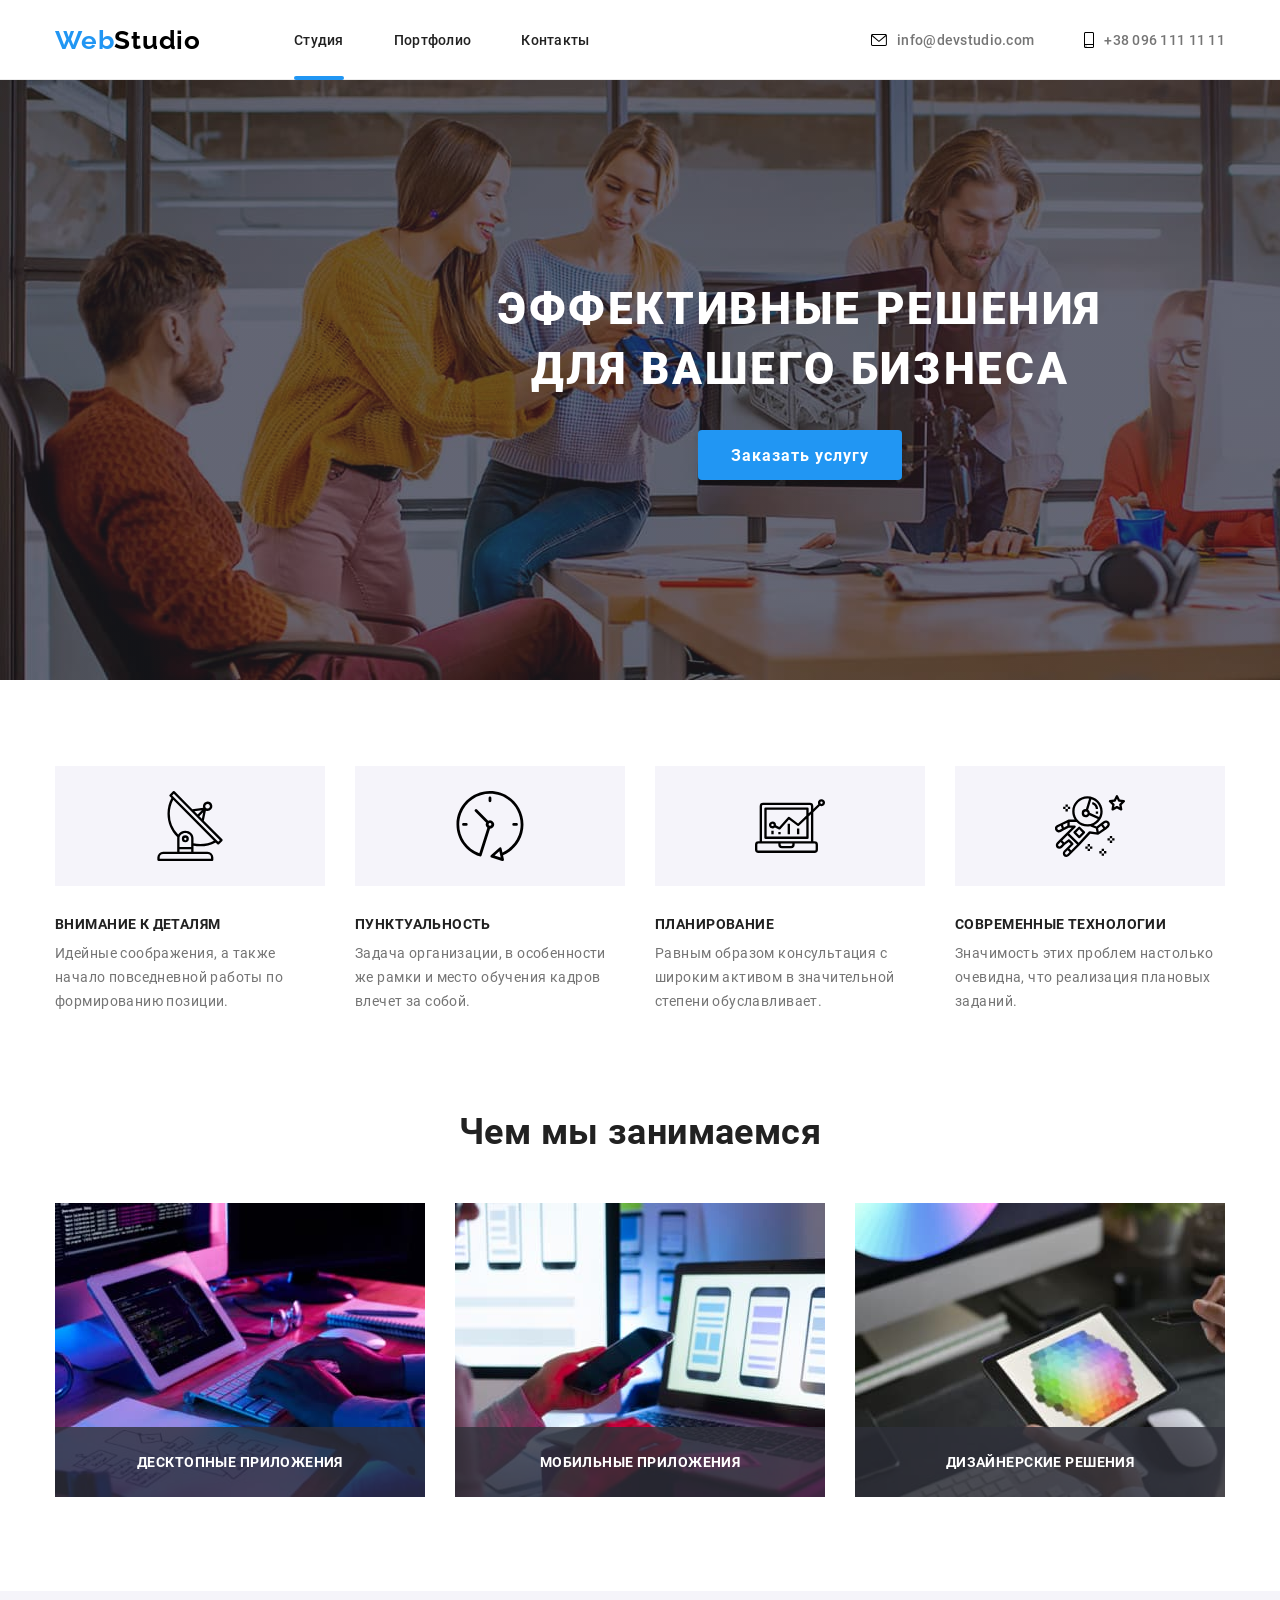
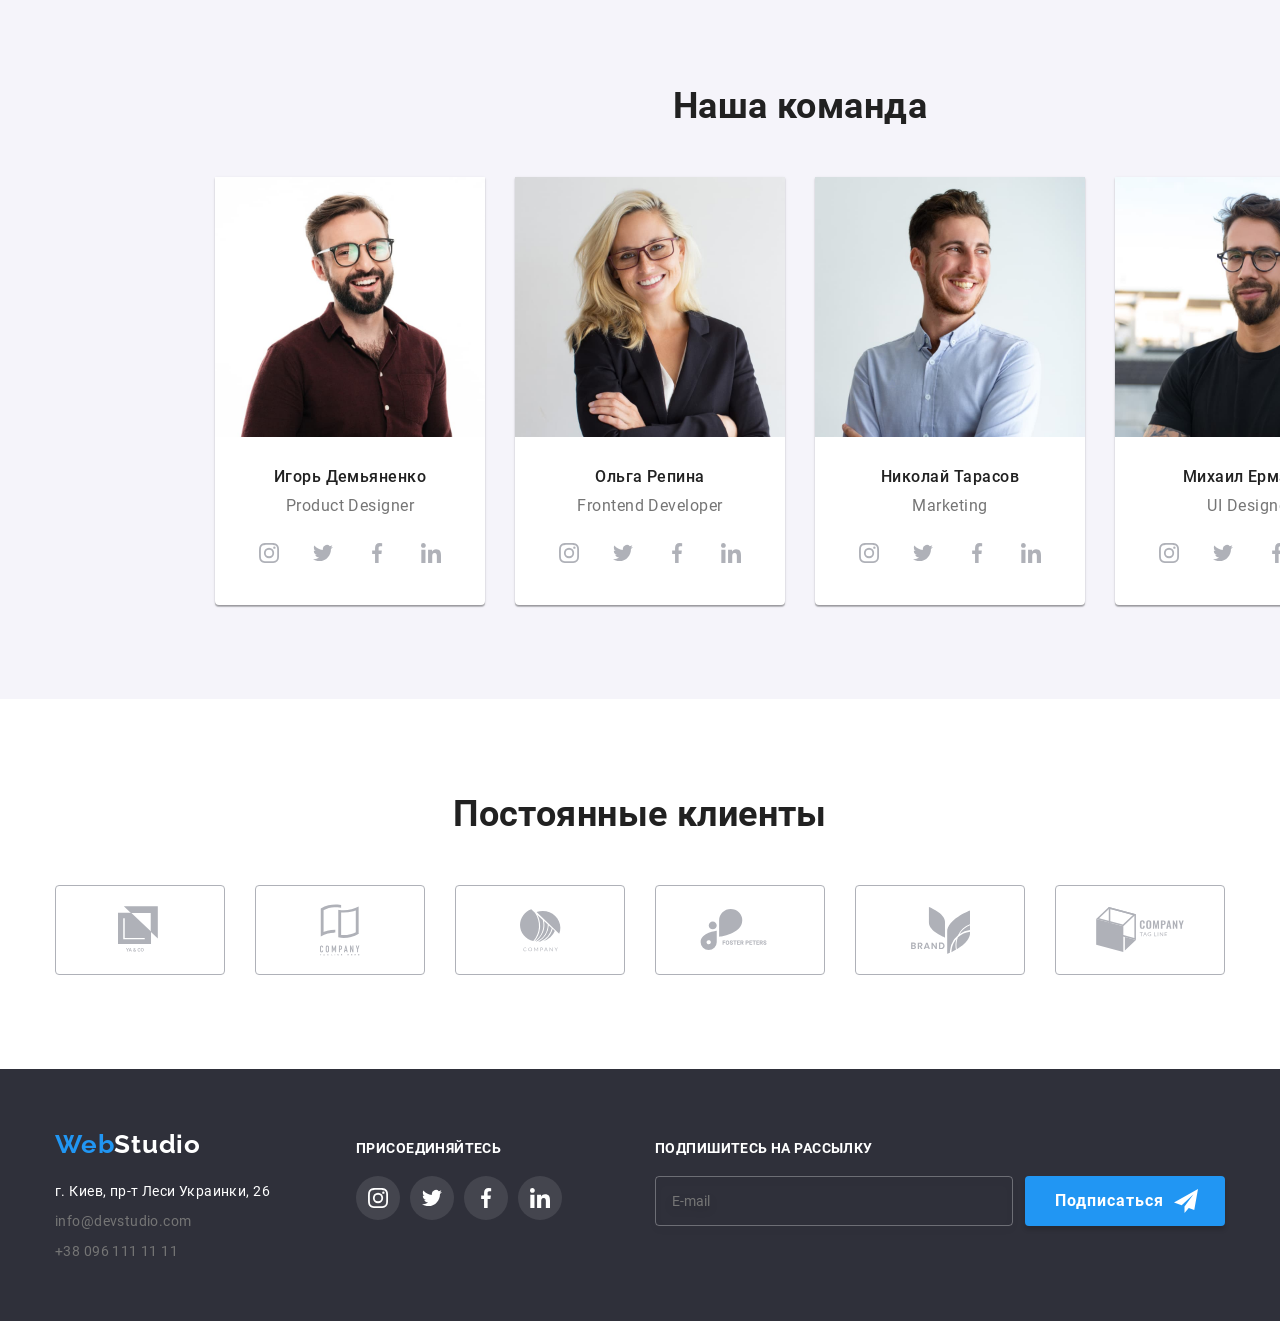
==== commit 54fe8f38: "форми чекбокс" ====
--- a/index.html
+++ b/index.html
@@ -371,8 +371,8 @@
          </address>
          </div>
          <div class="footer-social">
-          <h3 class="details-title">Присоединяйтесь</h3>
-          <ul class="list social-icons">
+            <h3 class="details-title">Присоединяйтесь</h3>
+           <ul class="list social-icons">
             <li class="social-icons-item">
               <a class="social-icons-linkfooter" href="https://instagram.com/" target="_blank" rel="noopener noreferer"
                 aria-label="Instagram">
@@ -405,65 +405,79 @@
                 </svg>
               </a>
             </li>
-          </ul>           
+           </ul>           
          </div>
+
          <div class="footer-mail">
-          <h3 class="details-title">Подпишитесь на рассылку</h3>
-          <div class="email-footer">
-            <div class="form-footer">
-              <!--<label for="mail">Почта</label>-->
-              <input type="email" name="email" placeholder="E-mail">
+            <h3 class="details-title">Подпишитесь на рассылку</h3>
+           <div class="email-footer">
+              <form class="form-footer">
+                <input type="email" name="email" placeholder="E-mail">
+                <button class="btn-email" type="submit">Подписаться
+                  <svg class="btn-icon" width="24" height="24">
+                    <use href="./images/icons/sprite.svg#icon-samoletik"></use>
+                  </svg>
+                </button>
+              </form>
+             
             </div>
-            <button class="btn-email" type="submit">Отправить</button>
-
-
-          </div>
-          
-
-
-         </div>                      
+          </div>                      
         </div>        
       </div> 
       
     </footer>
-
+  <!-- Разметка модального окна -->
     <div class="backdrop is-hidden" data-modal>
       <div class="modal">
-        
-        <form action="#" class="form js-speaker-form">
-          <b class="form-title">Оставьте свои данные, мы вам перезвоним</b>
+        <b class="form-title">Оставьте свои данные, мы вам перезвоним</b>
+        <form class="form js-speaker-form">
+          
           <!-- Разметка элементов этой формы -->
           <div class="form-field">
               <label for="name">Имя</label>
-              <input type="text" name="user-name" id="name" placeholder="Введите Имя" />
+              <input class="form-input" type="text" name="user-name" id="name" placeholder=" " />
+              <svg class="form-icon">
+                <use href="./images/icons/sprite.svg#icon-person"></use>
+              </svg>
           </div>
           
           <div class="form-field">
             <label for="tel">Телефон</label>
-            <input type="tel" name="tel" id="tel" placeholder="Введите номер">
+            <input class="form-input" type="tel" name="tel" id="tel" placeholder=" ">
+            <svg class="form-icon">
+              <use href="./images/icons/sprite.svg#icon-phone-black"></use>
+            </svg>
           </div>
 
           <div class="form-field">
             <label for="mail">Почта</label>
-            <input type="email" name="email" id="mail" placeholder="Введите почту">
+            <input class="form-input" type="email" name="email" id="mail" placeholder=" ">
+            <svg class="form-icon">
+              <use href="./images/icons/sprite.svg#icon-email-black"></use>
+            </svg>
           </div>
 
           <div class="form-field">
             <label for="comment">Комментарий</label>
-            <textarea class="comment" name="comment" id="comment" rows="10" cols="15" placeholder="Введите текст"></textarea>
+            <textarea class="comment form-input" name="comment" id="comment" rows="6" placeholder="Введите текст"></textarea>
           </div>
 
-          <div class="">
-            <input id="accept" name="" type="checkbox" value="" />
-            <label for="accept">Соглашаюсь с рассылкой и принимаю <a class="linkaccept" href="">Условия договора</a></label>
-          </div>
-          
+          <label class="check-label">
+            <input class="check-input" name="accept" type="checkbox" value="" />
+            <span class="check-icon"></span>
+            Соглашаюсь с рассылкой и принимаю<a class="linkaccept" href="">Условия договора</a>
+          </label>
+        
           
           <button class="btn-accept" type="submit">Отправить</button>
        
          
         </form>
-        <button class="btn-close" type="button" data-modal-close></button>
+        <button class="btn-close" type="button" data-modal-close>
+          <svg class="btn-close-c">
+            <use href="./images/icons/sprite.svg#icon-close"></use>
+          </svg>
+        </button>
       </div>
     </div>
 
--- a/css/styles.css
+++ b/css/styles.css
@@ -748,12 +748,14 @@
   margin-top: 0;
   margin-bottom: 20px;
 }
+
 .email-footer {
   display: flex;
-  align-items: center;
+  /*align-items: center;*/
 }
 .form-footer {
   display: flex;
+  /*align-items: center;*/
 }
 .form-footer input {
   width: 358px;
@@ -763,7 +765,7 @@
   filter: drop-shadow(0px 4px 4px rgba(0, 0, 0, 0.15));
   border-radius: 4px;
   color: rgba(255, 255, 255, 0.6);
-  background-color: var(--hero-cl);
+  background-color: transparent;
   padding-top: 15px;
   padding-bottom: 15px;
   padding-left: 16px;
@@ -794,6 +796,22 @@
   transition-duration: var(--time);
 }
 
+.btn-email:hover,
+.btn-email:focus {
+  color: var(--accent-cl);
+  background-color: var(--white-cl);
+}
+.btn-icon {
+  margin-left: 10px;
+  fill: var(--white-cl);
+  transition-timing-function: var(--timing-function);
+  transition-property: fill;
+  transition-duration: var(--time);
+}
+.btn-email:hover .btn-icon,
+.btn-email:focus .btn-icon {
+  fill: var(--accent-cl);
+}
 .backdrop {
   position: fixed;
   top: 0;
@@ -825,20 +843,31 @@
 .btn-close {
   position: absolute;
   display: block;
-  top: 8px;
+  top: 12px;
   right: 8px;
   width: 30px;
   height: 30px;
   background: #ffffff;
   border: 1px solid rgba(0, 0, 0, 0.1);
   border-radius: 50%;
-  background-image: url(../images/icons/close.svg);
+  cursor: pointer;
   background-repeat: no-repeat;
   background-position: center;
-}
-.btn-close:hover {
-  fill: #2196f3;
-} /*пока не работает*/
+  transition-timing-function: var(--timing-function);
+  transition: fill;
+  transition-duration: var(--time);
+  /*background-image: url(../images/icons/close.svg);*/
+}
+.btn-close-c {
+  width: 11px;
+  height: 11px;
+  background-position: center;
+  background-size: contain;
+}
+.btn-close:hover,
+.btn-close:focus {
+  fill: var(--accent-cl);
+}
 
 .form {
   width: 448px;
@@ -874,25 +903,95 @@
   color: var(--main-text-cl);
   margin-bottom: 4px;
 }
+.form-field input {
+  height: 40px;
+  padding-left: 42px;
+}
 .form-field input,
 .form-field textarea {
-  /*height: 40px;*/
-  padding: 11px 12px;
   border: 1px solid rgba(33, 33, 33, 0.2);
   box-sizing: border-box;
   border-radius: 4px;
-}
-.form-field input::placeholder {
-  color: rgba(117, 117, 117, 0.5);
-}
+  cursor: pointer;
+  transition-timing-function: var(--timing-function);
+  transition: border-color;
+  transition-duration: var(--time);
+}
+.form-field {
+  position: relative;
+}
+.form-input:focus,
+.form-input:hover {
+  border-color: var(--accent-cl);
+}
+.form-icon {
+  width: 18px;
+  height: 18px;
+  top: 51%;
+  left: 12px;
+  position: absolute;
+}
+.form-input:focus + .form-icon {
+  fill: var(--accent-cl);
+}
+
 .comment {
   width: 448px;
   height: 120px;
   padding: 12px 16px;
-  color: rgba(117, 117, 117, 0.5);
-}
+  /* color: rgba(117, 117, 117, 0.5);*/
+}
+.check-label {
+  position: relative;
+  display: flex;
+  width: 423px;
+  justify-content: center;
+  align-items: center;
+  margin-left: 13px;
+  margin-right: 10px;
+  margin-top: 20px;
+  padding-left: 23px;
+  /*
+  font-weight: 400;
+  font-size: 14px;
+  line-height: 1.7124px;
+  letter-spacing: 0.03em;
+  color: #757575;
+*/
+}
+
+.check-input {
+  -webkit-appearance: none;
+  -moz-appearance: none;
+  appearance: none;
+  position: absolute;
+}
+
+.check-icon {
+  display: block;
+  width: 16px;
+  height: 16px;
+  position: absolute;
+  top: 15%;
+  left: 0px;
+  border-radius: 2px;
+  border: 3px solid var(--title-cl);
+}
+.check-input:checked + .check-icon {
+  background-color: var(--accent-cl);
+  background-image: url(../images/icons/iconcheck1.svg);
+  background-size: contain;
+  background-origin: border-box;
+  border-color: var(--accent-cl);
+}
+
 .linkaccept {
+  margin-left: 3px;
   color: var(--accent-cl);
+  font-weight: 400;
+  font-size: 14px;
+  line-height: 1.7124px;
+  letter-spacing: 0.03em;
 }
 
 .btn-accept {
@@ -919,3 +1018,9 @@
   transition-property: color, background-color;
   transition-duration: var(--time);
 }
+
+.btn-accept:hover,
+.btn-accept:focus {
+  color: var(--accent-cl);
+  background-color: var(--white-cl);
+}
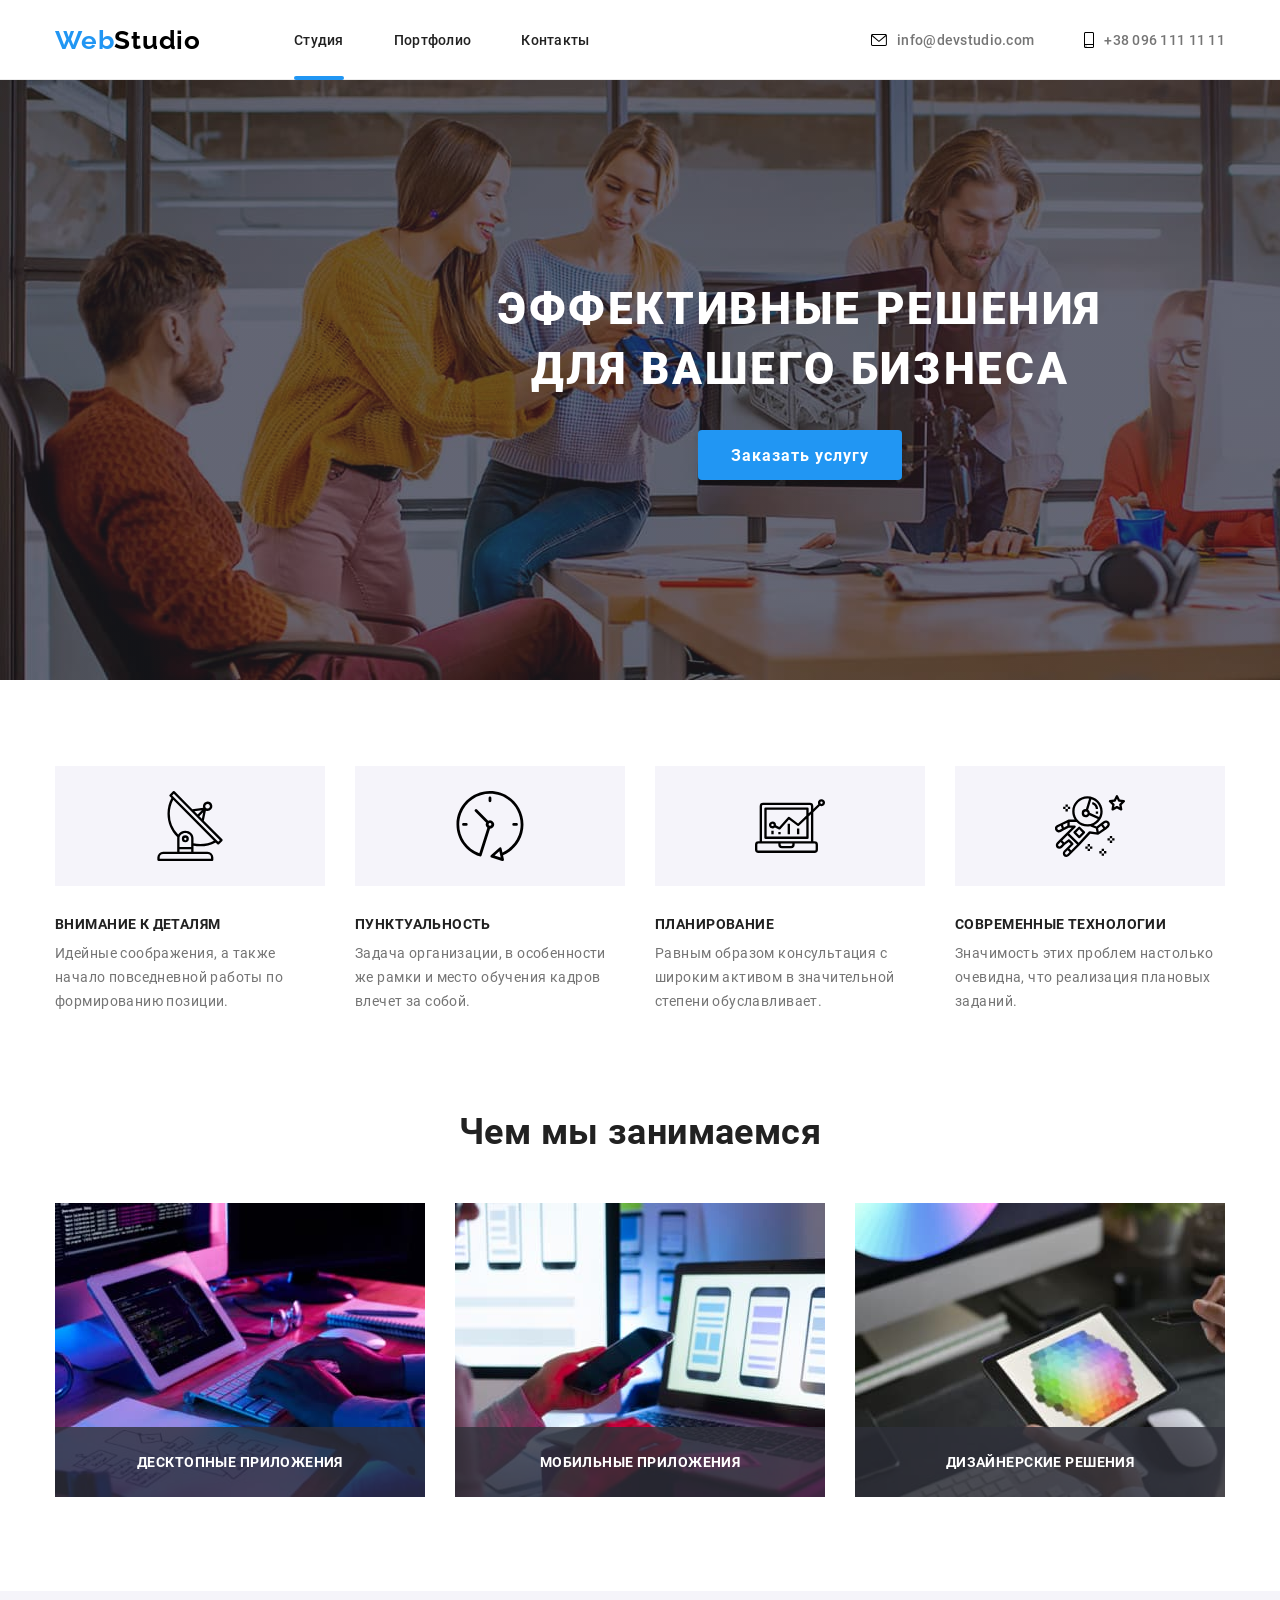
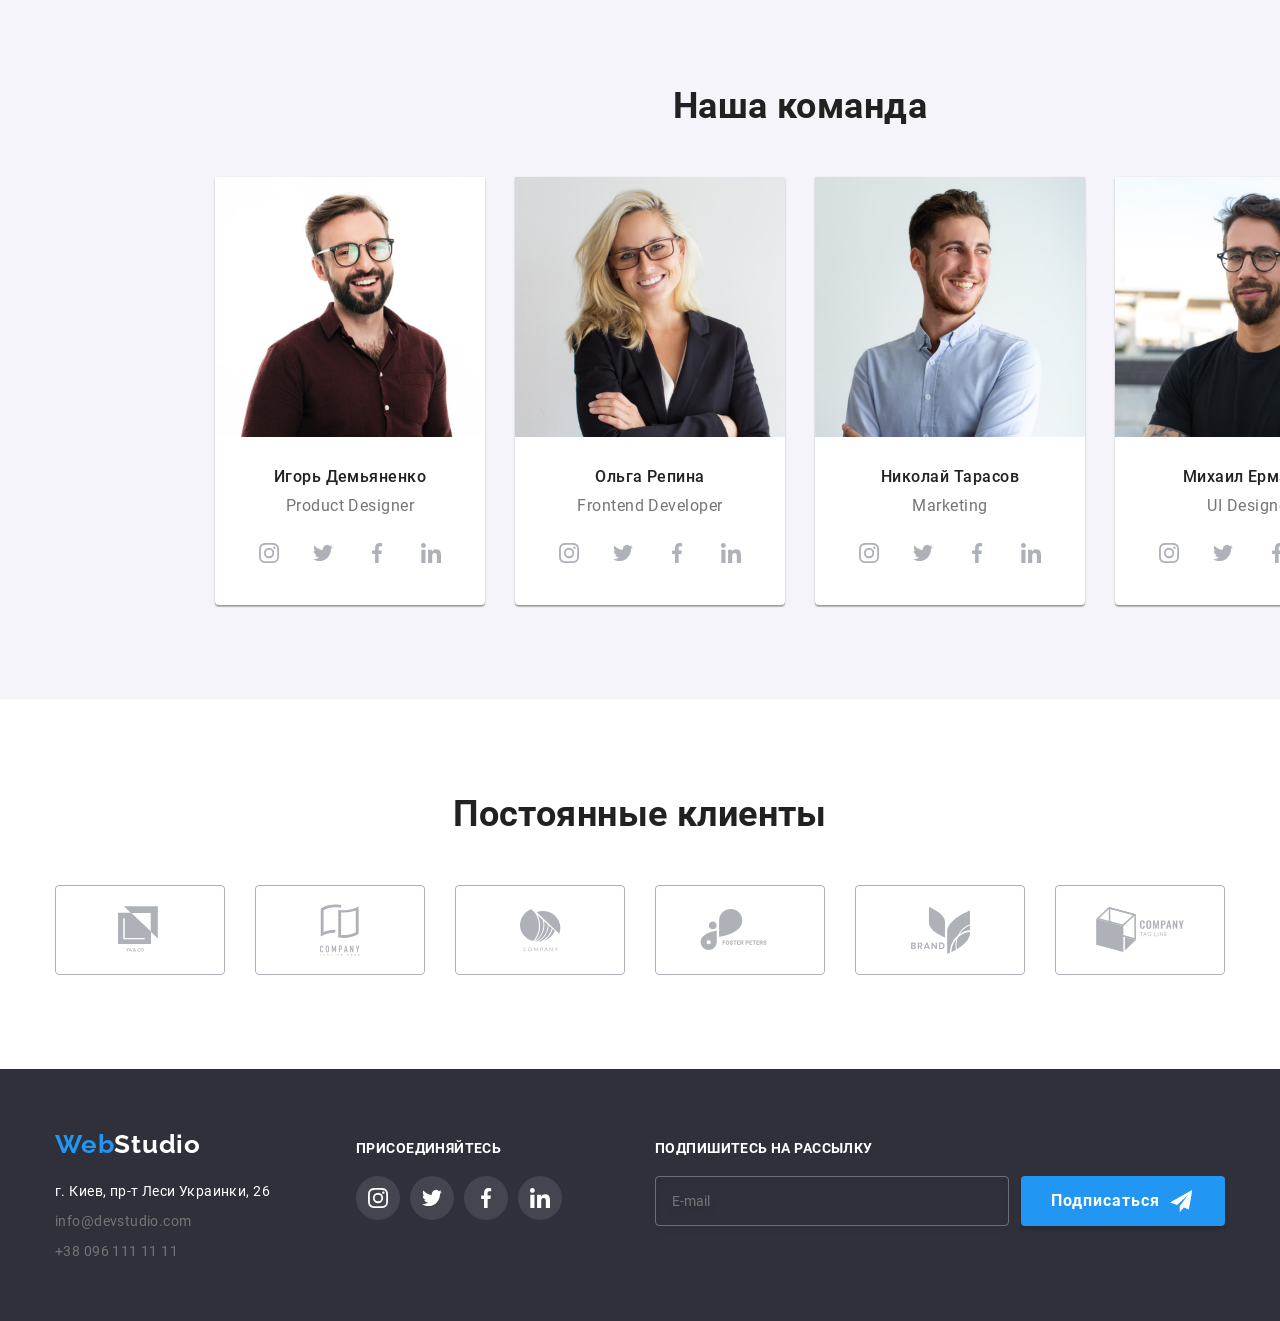
==== commit ad58fca2: "SASS разметка 1й страници студии" ====
--- a/index.html
+++ b/index.html
@@ -6,31 +6,32 @@
     <title>вебстудия 1 страница</title>
     <link href="https://fonts.googleapis.com/css2?family=Raleway:wght@700&display=swap" rel="stylesheet">
     <link rel="stylesheet" href="https://cdnjs.cloudflare.com/ajax/libs/modern-normalize/1.0.0/modern-normalize.min.css" />
-    <link rel="stylesheet" href="./css/styles.css">
+    <!-- <link rel="stylesheet" href="./css/styles.css"> -->
+    <link rel="stylesheet" href="./css/main.min.css">
   </head>
   <body>
     <!-- шапка сайта -->
 
-    <header class="page-header">
-      <div class="container header-container">
+    <header class="page__header">
+      <div class="container header__container">
         <nav class="navigation">
-        <a href="./index.html" class="logo"> Web<span class="logo-studio">Studio</span></a>
-
-        <ul class="list site-nav">
+        <a href="./index.html" class="logo"> Web<span class="logo__studio">Studio</span></a>
+
+        <ul class="list site__nav">
           <li class="item"><a href="./index.html" class="link current">Студия</a></li>
           <li class="item"><a href="./portfolio.html" class="link">Портфолио</a></li>
           <li class="item"><a href="#contacts" class="link">Контакты</a></li>
         </ul>
         </nav>
 
-        <ul class="list auth-nav">
-        <li class="item"><a href="mailto:info@devstudio.com" class="link link-mail">
-          <svg class="email-icon">
+        <ul class="list auth__nav">
+        <li class="item"><a href="mailto:info@devstudio.com" class="link link__mail">
+          <svg class="email__icon">
             <use href="./images/icons/sprite.svg#icon-envelope"></use>
           </svg>
           info@devstudio.com</a></li>
-        <li class="item"><a href="tel:+380961111111" class="link link-tell">
-          <svg class="tell-icon">
+        <li class="item"><a href="tel:+380961111111" class="link link__tell">
+          <svg class="tell__icon">
             <use href="./images/icons/sprite.svg#icon-smartphone"></use>
           </svg>
           +38 096 111 11 11</a></li>
@@ -41,9 +42,9 @@
     <main>
       <!-- герой -->
       <section class="hero">
-        <div class="fon-hero">
-          <div class="hero-content">
-            <h1 class="hero-title">Эффективные решения для вашего бизнеса</h1>
+        <div class="hero__fon">
+          <div class="hero__content">
+            <h1 class="hero__title">Эффективные решения для вашего бизнеса</h1>
             <button class="btn" type="button" data-modal-open>Заказать услугу</button>
           </div>
 
@@ -54,52 +55,52 @@
       <!-- особенности -->
       <section class="special">
         <div class="container">
-          <h2 class="section-title visually-hidden">Особенности</h2>
+          <h2 class="section__title visually-hidden">Особенности</h2>
           <ul class="list features">
-            <li class="features-box">
-              <div class="features-icon-box">
-                <svg class="features-icon">
+            <li class="features__box">
+              <div class="features__icon-box">
+                <svg class="features__icon">
                   <use href="./images/icons/sprite.svg#icon-antenna"></use>
                 </svg>
               </div>
-              <h3 class="details-title">Внимание к деталям</h3>
-              <p class="features-p">
+              <h3 class="details__title">Внимание к деталям</h3>
+              <p class="features__p">
                 Идейные соображения, а также начало повседневной работы по
                 формированию позиции.
               </p>
             </li>
-            <li class="features-box">
-               <div class="features-icon-box">
-                <svg class="features-icon">
+            <li class="features__box">
+               <div class="features__icon-box">
+                <svg class="features__icon">
                   <use href="./images/icons/sprite.svg#icon-clock"></use>
                 </svg>
               </div>
-              <h3 class="details-title">Пунктуальность</h3>
-              <p class="features-p">
+              <h3 class="details__title">Пунктуальность</h3>
+              <p class="features__p">
                 Задача организации, в особенности же рамки и место обучения кадров
                 влечет за собой.
               </p>
             </li>
-            <li class="features-box">
-               <div class="features-icon-box">
-                <svg class="features-icon">
+            <li class="features__box">
+               <div class="features__icon-box">
+                <svg class="features__icon">
                   <use href="./images/icons/sprite.svg#icon-diagram"></use>
                 </svg>
               </div>
-              <h3 class="details-title">Планирование</h3>
-              <p class="features-p">
+              <h3 class="details__title">Планирование</h3>
+              <p class="features__p">
                 Равным образом консультация с широким активом в значительной
                 степени обуславливает.
               </p>
             </li>
-            <li class="features-box">
-               <div class="features-icon-box">
-                <svg class="features-icon">
+            <li class="features__box">
+               <div class="features__icon-box">
+                <svg class="features__icon">
                   <use href="./images/icons/sprite.svg#icon-astronaut"></use>
                 </svg>
               </div>
-              <h3 class="details-title">Современные технологии</h3>
-              <p class="features-p">
+              <h3 class="details__title">Современные технологии</h3>
+              <p class="features__p">
                 Значимость этих проблем настолько очевидна, что реализация
                 плановых заданий.
               </p>
@@ -112,8 +113,8 @@
       <!-- чем мы занимаемся -->
       <section class="exerciser">
         <div class="container">
-          <h2 class="section-title">Чем мы занимаемся</h2>          
-          <ul class="list exerciser-list">
+          <h2 class="section__title">Чем мы занимаемся</h2>          
+          <ul class="list exerciser__list">
             <li class="thumb"><img src="./images/box1.jpg" alt="картинка1" width="370" />
             <p class="label">Десктопные приложения</p></li>
             <li class="thumb"><img src="./images/box2.jpg" alt="картинка2" width="370" />
@@ -128,41 +129,41 @@
       <section class="team-bg">
         <div class="team">
         <div class="container">
-          <h2 class="section-title">Наша команда</h2>
-          <ul class="list team-list">
-              <li class="team-item">
+          <h2 class="section__title">Наша команда</h2>
+          <ul class="list team__list">
+              <li class="team__item">
                 <img src="./images/team/foto1.jpg" alt="Игорь Демьяненко" width="270" />
-                <h3 class="item-title">Игорь Демьяненко</h3>
-                <p class="team-position">Product Designer</p>
-                <ul class="list social-icons">
-                  <li class="social-icons-item">
-                    <a class="social-icons-link" href="https://instagram.com/" target="_blank"
+                <h3 class="team__title">Игорь Демьяненко</h3>
+                <p class="team__position">Product Designer</p>
+                <ul class="list social__icons">
+                  <li class="social__icons-item">
+                    <a class="social__icons-link" href="https://instagram.com/" target="_blank"
                      rel="noopener noreferer" aria-label="Instagram">
-                      <svg class="social-icon-svg">
+                      <svg class="social__icon-svg">
                         <use href="./images/icons/sprite.svg#icon-instagram"></use>
                       </svg>
                     </a>
                   </li>
-                  <li class="social-icons-item">
-                    <a class="social-icons-link" href="https://twitter.com/" target="_blank" rel="noopener noreferer"
-                      aria-label="Instagram">
-                      <svg class="social-icon-svg">
+                  <li class="social__icons-item">
+                    <a class="social__icons-link" href="https://twitter.com/" target="_blank" rel="noopener noreferer"
+                      aria-label="Instagram">
+                      <svg class="social__icon-svg">
                         <use href="./images/icons/sprite.svg#icon-twitter"></use>
                       </svg>
                     </a>
                   </li>
-                  <li class="social-icons-item">
-                    <a class="social-icons-link" href="https://facebook.com/" target="_blank" rel="noopener noreferer"
-                      aria-label="Instagram">
-                      <svg class="social-icon-svg">
+                  <li class="social__icons-item">
+                    <a class="social__icons-link" href="https://facebook.com/" target="_blank" rel="noopener noreferer"
+                      aria-label="Instagram">
+                      <svg class="social__icon-svg">
                         <use href="./images/icons/sprite.svg#icon-facebook"></use>
                       </svg>
                     </a>
                   </li>
-                  <li class="social-icons-item">
-                    <a class="social-icons-link" href="https://linkedin.com/" target="_blank" rel="noopener noreferer"
-                      aria-label="Instagram">
-                      <svg class="social-icon-svg">
+                  <li class="social__icons-item">
+                    <a class="social__icons-link" href="https://linkedin.com/" target="_blank" rel="noopener noreferer"
+                      aria-label="Instagram">
+                      <svg class="social__icon-svg">
                         <use href="./images/icons/sprite.svg#icon-linkedin"></use>
                       </svg>
                     </a>
@@ -171,39 +172,39 @@
                 </ul>
               </li>
             
-              <li class="team-item">
+              <li class="team__item">
                 <img src="./images//team/foto2.jpg" alt="Ольга Репина" width="270" />
-                <h3 class="item-title">Ольга Репина</h3>
-                <p class="team-position">Frontend Developer</p>
-                <ul class="list social-icons">
-                  <li class="social-icons-item">
-                    <a class="social-icons-link" href="https://instagram.com/" target="_blank" rel="noopener noreferer"
-                      aria-label="Instagram">
-                      <svg class="social-icon-svg">
+                <h3 class="team__title">Ольга Репина</h3>
+                <p class="team__position">Frontend Developer</p>
+                <ul class="list social__icons">
+                  <li class="social__icons-item">
+                    <a class="social__icons-link" href="https://instagram.com/" target="_blank" rel="noopener noreferer"
+                      aria-label="Instagram">
+                      <svg class="social__icon-svg">
                         <use href="./images/icons/sprite.svg#icon-instagram"></use>
                       </svg>
                     </a>
                   </li>
-                  <li class="social-icons-item">
-                    <a class="social-icons-link" href="https://twitter.com/" target="_blank" rel="noopener noreferer"
-                      aria-label="Instagram">
-                      <svg class="social-icon-svg">
+                  <li class="social__icons-item">
+                    <a class="social__icons-link" href="https://twitter.com/" target="_blank" rel="noopener noreferer"
+                      aria-label="Instagram">
+                      <svg class="social__icon-svg">
                         <use href="./images/icons/sprite.svg#icon-twitter"></use>
                       </svg>
                     </a>
                   </li>
-                  <li class="social-icons-item">
-                    <a class="social-icons-link" href="https://facebook.com/" target="_blank" rel="noopener noreferer"
-                      aria-label="Instagram">
-                      <svg class="social-icon-svg">
+                  <li class="social__icons-item">
+                    <a class="social__icons-link" href="https://facebook.com/" target="_blank" rel="noopener noreferer"
+                      aria-label="Instagram">
+                      <svg class="social__icon-svg">
                         <use href="./images/icons/sprite.svg#icon-facebook"></use>
                       </svg>
                     </a>
                   </li>
-                  <li class="social-icons-item">
-                    <a class="social-icons-link" href="https://linkedin.com/" target="_blank" rel="noopener noreferer"
-                      aria-label="Instagram">
-                      <svg class="social-icon-svg">
+                  <li class="social__icons-item">
+                    <a class="social__icons-link" href="https://linkedin.com/" target="_blank" rel="noopener noreferer"
+                      aria-label="Instagram">
+                      <svg class="social__icon-svg">
                         <use href="./images/icons/sprite.svg#icon-linkedin"></use>
                       </svg>
                     </a>
@@ -212,39 +213,39 @@
                 </ul>
               </li>
             
-              <li class="team-item">
+              <li class="team__item">
                 <img src="./images//team/foto3.jpg" alt="Николай Тарасов" width="270"/>
-                <h3 class="item-title">Николай Тарасов</h3>
-                <p class="team-position">Marketing</p>
-                <ul class="list social-icons">
-                  <li class="social-icons-item">
-                    <a class="social-icons-link" href="https://instagram.com/" target="_blank" rel="noopener noreferer"
-                      aria-label="Instagram">
-                      <svg class="social-icon-svg">
+                <h3 class="team__title">Николай Тарасов</h3>
+                <p class="team__position">Marketing</p>
+                <ul class="list social__icons">
+                  <li class="social__icons-item">
+                    <a class="social__icons-link" href="https://instagram.com/" target="_blank" rel="noopener noreferer"
+                      aria-label="Instagram">
+                      <svg class="social__icon-svg">
                         <use href="./images/icons/sprite.svg#icon-instagram"></use>
                       </svg>
                     </a>
                   </li>
-                  <li class="social-icons-item">
-                    <a class="social-icons-link" href="https://twitter.com/" target="_blank" rel="noopener noreferer"
-                      aria-label="Instagram">
-                      <svg class="social-icon-svg">
+                  <li class="social__icons-item">
+                    <a class="social__icons-link" href="https://twitter.com/" target="_blank" rel="noopener noreferer"
+                      aria-label="Instagram">
+                      <svg class="social__icon-svg">
                         <use href="./images/icons/sprite.svg#icon-twitter"></use>
                       </svg>
                     </a>
                   </li>
-                  <li class="social-icons-item">
-                    <a class="social-icons-link" href="https://facebook.com/" target="_blank" rel="noopener noreferer"
-                      aria-label="Instagram">
-                      <svg class="social-icon-svg">
+                  <li class="social__icons-item">
+                    <a class="social__icons-link" href="https://facebook.com/" target="_blank" rel="noopener noreferer"
+                      aria-label="Instagram">
+                      <svg class="social__icon-svg">
                         <use href="./images/icons/sprite.svg#icon-facebook"></use>
                       </svg>
                     </a>
                   </li>
-                  <li class="social-icons-item">
-                    <a class="social-icons-link" href="https://linkedin.com/" target="_blank" rel="noopener noreferer"
-                      aria-label="Instagram">
-                      <svg class="social-icon-svg">
+                  <li class="social__icons-item">
+                    <a class="social__icons-link" href="https://linkedin.com/" target="_blank" rel="noopener noreferer"
+                      aria-label="Instagram">
+                      <svg class="social__icon-svg">
                         <use href="./images/icons/sprite.svg#icon-linkedin"></use>
                       </svg>
                     </a>
@@ -253,39 +254,39 @@
                 </ul>
               </li>
             
-              <li class="team-item">
+              <li class="team__item">
                 <img src="./images//team/foto4.jpg" alt="Михаил Ермаков" width="270" />
-                <h3 class="item-title">Михаил Ермаков</h3>
-                <p class="team-position">UI Designer</p>
-                <ul class="list social-icons">
-                  <li class="social-icons-item">
-                    <a class="social-icons-link" href="https://instagram.com/" target="_blank" rel="noopener noreferer"
-                      aria-label="Instagram">
-                      <svg class="social-icon-svg">
+                <h3 class="team__title">Михаил Ермаков</h3>
+                <p class="team__position">UI Designer</p>
+                <ul class="list social__icons">
+                  <li class="social__icons-item">
+                    <a class="social__icons-link" href="https://instagram.com/" target="_blank" rel="noopener noreferer"
+                      aria-label="Instagram">
+                      <svg class="social__icon-svg">
                         <use href="./images/icons/sprite.svg#icon-instagram"></use>
                       </svg>
                     </a>
                   </li>
-                  <li class="social-icons-item">
-                    <a class="social-icons-link" href="https://twitter.com/" target="_blank" rel="noopener noreferer"
-                      aria-label="Instagram">
-                      <svg class="social-icon-svg">
+                  <li class="social__icons-item">
+                    <a class="social__icons-link" href="https://twitter.com/" target="_blank" rel="noopener noreferer"
+                      aria-label="Instagram">
+                      <svg class="social__icon-svg">
                         <use href="./images/icons/sprite.svg#icon-twitter"></use>
                       </svg>
                     </a>
                   </li>
-                  <li class="social-icons-item">
-                    <a class="social-icons-link" href="https://facebook.com/" target="_blank" rel="noopener noreferer"
-                      aria-label="Instagram">
-                      <svg class="social-icon-svg">
+                  <li class="social__icons-item">
+                    <a class="social__icons-link" href="https://facebook.com/" target="_blank" rel="noopener noreferer"
+                      aria-label="Instagram">
+                      <svg class="social__icon-svg">
                         <use href="./images/icons/sprite.svg#icon-facebook"></use>
                       </svg>
                     </a>
                   </li>
-                  <li class="social-icons-item">
-                    <a class="social-icons-link" href="https://linkedin.com/" target="_blank" rel="noopener noreferer"
-                      aria-label="Instagram">
-                      <svg class="social-icon-svg">
+                  <li class="social__icons-item">
+                    <a class="social__icons-link" href="https://linkedin.com/" target="_blank" rel="noopener noreferer"
+                      aria-label="Instagram">
+                      <svg class="social__icon-svg">
                         <use href="./images/icons/sprite.svg#icon-linkedin"></use>
                       </svg>
                     </a>
@@ -301,48 +302,48 @@
       </section>
 
       <!--постоянные клиенты-->
-      <section class="regular-customers">
+      <section class="customers__section">
         <div class="container">
-          <h2 class="section-title">Постоянные клиенты</h2>
-          <ul class="list customer-list">
+          <h2 class="section__title">Постоянные клиенты</h2>
+          <ul class="list customer">
             <li>
-              <a class="link customer-link" href="" target="_blank" rel="noopener noreferer">
-                <svg class="customer-icon" width="44" height="49">
+              <a class="link customer__link" href="" target="_blank" rel="noopener noreferer">
+                <svg class="customer__icon" width="44" height="49">
                   <use href="./images/icons/sprite.svg#icon-logo1"></use>
                 </svg>
               </a>
             </li>
             <li>
-              <a class="link customer-link" href="" target="_blank" rel="noopener noreferer">
-                <svg class="customer-icon" width="40" height="52">
+              <a class="link customer__link" href="" target="_blank" rel="noopener noreferer">
+                <svg class="customer__icon" width="40" height="52">
                   <use href="./images/icons/sprite.svg#icon-logo2"></use>
                 </svg>
               </a>
             </li>
             <li>
-              <a class="link customer-link" href="" target="_blank" rel="noopener noreferer">
-                <svg class="customer-icon" width="41" height="43">
+              <a class="link customer__link" href="" target="_blank" rel="noopener noreferer">
+                <svg class="customer__icon" width="41" height="43">
                   <use href="./images/icons/sprite.svg#icon-logo3"></use>
                 </svg>
               </a>
             </li>
             <li>
-               <a class="link customer-link" href="" target="_blank" rel="noopener noreferer">
-                <svg class="customer-icon" width="80" height="42">
+               <a class="link customer__link" href="" target="_blank" rel="noopener noreferer">
+                <svg class="customer__icon" width="80" height="42">
                   <use href="./images/icons/sprite.svg#icon-logo4"></use>
                 </svg>
               </a>
             </li>
             <li>
-               <a class="link customer-link" href="" target="_blank" rel="noopener noreferer">
-                <svg class="customer-icon" width="59" height="47">
+               <a class="link customer__link" href="" target="_blank" rel="noopener noreferer">
+                <svg class="customer__icon" width="59" height="47">
                   <use href="./images/icons/sprite.svg#icon-logo5"></use>
                 </svg>
               </a>
             </li>
             <li>
-               <a class="link customer-link" href="" target="_blank" rel="noopener noreferer">
-                <svg class="customer-icon" width="88.5" height="45.5">
+               <a class="link customer__link" href="" target="_blank" rel="noopener noreferer">
+                <svg class="customer__icon" width="88.5" height="45.5">
                   <use href="./images/icons/sprite.svg#icon-logo6"></use>
                 </svg>
               </a>
@@ -358,9 +359,9 @@
     <!--подвал страницы-->
     <footer class="dark-bg">
       <div class="container">
-        <div class="container-footer">
+        <div class="container__footer">
           <div class="contact-footer">
-         <a href="./index.html" class="logo"> Web<span class="logofooter-studio">Studio</span></a>
+         <a href="./index.html" class="logo"> Web<span class="logofooter__studio">Studio</span></a>
          <address id="contacts">
           <ul class="list addres">
               <li class="addres-item"><a href="https://goo.gl/maps/w4ZzttCR3XMQxua66" class="link addres-style" target="_blank" rel="noopener noreferer">г.
@@ -370,37 +371,37 @@
           </ul>
          </address>
          </div>
-         <div class="footer-social">
-            <h3 class="details-title">Присоединяйтесь</h3>
-           <ul class="list social-icons">
-            <li class="social-icons-item">
-              <a class="social-icons-linkfooter" href="https://instagram.com/" target="_blank" rel="noopener noreferer"
+         <div class="footer__social">
+            <h3 class="details__title">Присоединяйтесь</h3>
+           <ul class="list social__icons">
+            <li class="social__icons-item">
+              <a class="social__icons-linkfooter" href="https://instagram.com/" target="_blank" rel="noopener noreferer"
                 aria-label="Instagram">
-                <svg class="social-icon-footer">
+                <svg class="social__icon-footer">
                   <use href="./images/icons/sprite.svg#icon-instagram"></use>
                 </svg>
               </a>
             </li>
-            <li class="social-icons-item">
-              <a class="social-icons-linkfooter" href="https://twitter.com/" target="_blank" rel="noopener noreferer"
+            <li class="social__icons-item">
+              <a class="social__icons-linkfooter" href="https://twitter.com/" target="_blank" rel="noopener noreferer"
                 aria-label="Instagram">
-                <svg class="social-icon-footer">
+                <svg class="social__icon-footer">
                   <use href="./images/icons/sprite.svg#icon-twitter"></use>
                 </svg>
               </a>
             </li>
-            <li class="social-icons-item">
-              <a class="social-icons-linkfooter" href="https://facebook.com/" target="_blank" rel="noopener noreferer"
+            <li class="social__icons-item">
+              <a class="social__icons-linkfooter" href="https://facebook.com/" target="_blank" rel="noopener noreferer"
                 aria-label="Instagram">
-                <svg class="social-icon-footer">
+                <svg class="social__icon-footer">
                   <use href="./images/icons/sprite.svg#icon-facebook"></use>
                 </svg>
               </a>
             </li>
-            <li class="social-icons-item">
-              <a class="social-icons-linkfooter" href="https://linkedin.com/" target="_blank" rel="noopener noreferer"
+            <li class="social__icons-item">
+              <a class="social__icons-linkfooter" href="https://linkedin.com/" target="_blank" rel="noopener noreferer"
                 aria-label="Instagram">
-                <svg class="social-icon-footer">
+                <svg class="social__icon-footer">
                   <use href="./images/icons/sprite.svg#icon-linkedin"></use>
                 </svg>
               </a>
@@ -408,19 +409,17 @@
            </ul>           
          </div>
 
-         <div class="footer-mail">
-            <h3 class="details-title">Подпишитесь на рассылку</h3>
-           <div class="email-footer">
-              <form class="form-footer">
+         <div class="footer__form">
+            <h3 class="details__title">Подпишитесь на рассылку</h3>           
+              <form class="form__footer">
                 <input type="email" name="email" placeholder="E-mail">
-                <button class="btn-email" type="submit">Подписаться
-                  <svg class="btn-icon" width="24" height="24">
+                <button class="btn__email" type="submit">Подписаться
+                  <svg class="btn__icon" width="24" height="24">
                     <use href="./images/icons/sprite.svg#icon-samoletik"></use>
                   </svg>
                 </button>
               </form>
-             
-            </div>
+                         
           </div>                      
         </div>        
       </div> 
@@ -429,52 +428,52 @@
   <!-- Разметка модального окна -->
     <div class="backdrop is-hidden" data-modal>
       <div class="modal">
-        <b class="form-title">Оставьте свои данные, мы вам перезвоним</b>
+        <b class="form__title">Оставьте свои данные, мы вам перезвоним</b>
         <form class="form js-speaker-form">
           
           <!-- Разметка элементов этой формы -->
-          <div class="form-field">
+          <div class="form__field">
               <label for="name">Имя</label>
-              <input class="form-input" type="text" name="user-name" id="name" placeholder=" " />
-              <svg class="form-icon">
+              <input class="form__input" type="text" name="user-name" id="name" placeholder=" " />
+              <svg class="form__icon">
                 <use href="./images/icons/sprite.svg#icon-person"></use>
               </svg>
           </div>
           
-          <div class="form-field">
+          <div class="form__field">
             <label for="tel">Телефон</label>
-            <input class="form-input" type="tel" name="tel" id="tel" placeholder=" ">
-            <svg class="form-icon">
+            <input class="form__input" type="tel" name="tel" id="tel" placeholder=" ">
+            <svg class="form__icon">
               <use href="./images/icons/sprite.svg#icon-phone-black"></use>
             </svg>
           </div>
 
-          <div class="form-field">
+          <div class="form__field">
             <label for="mail">Почта</label>
-            <input class="form-input" type="email" name="email" id="mail" placeholder=" ">
-            <svg class="form-icon">
+            <input class="form__input" type="email" name="email" id="mail" placeholder=" ">
+            <svg class="form__icon">
               <use href="./images/icons/sprite.svg#icon-email-black"></use>
             </svg>
           </div>
 
-          <div class="form-field">
+          <div class="form__field">
             <label for="comment">Комментарий</label>
-            <textarea class="comment form-input" name="comment" id="comment" rows="6" placeholder="Введите текст"></textarea>
+            <textarea class="comment form__input" name="comment" id="comment" rows="6" placeholder="Введите текст"></textarea>
           </div>
 
-          <label class="check-label">
-            <input class="check-input" name="accept" type="checkbox" value="" />
-            <span class="check-icon"></span>
-            Соглашаюсь с рассылкой и принимаю<a class="linkaccept" href="">Условия договора</a>
+          <label class="check__label">
+            <input class="check__input" name="accept" type="checkbox" value="" />
+            <span class="check__icon"></span>
+            <span class="shadowtext">Соглашаюсь с рассылкой и принимаю</span><a class="linkaccept" href="">Условия договора</a>
           </label>
         
           
-          <button class="btn-accept" type="submit">Отправить</button>
+          <button class="btn__accept" type="submit">Отправить</button>
        
          
         </form>
-        <button class="btn-close" type="button" data-modal-close>
-          <svg class="btn-close-c">
+        <button class="btn__close" type="button" data-modal-close>
+          <svg class="btn__close-icon">
             <use href="./images/icons/sprite.svg#icon-close"></use>
           </svg>
         </button>
--- a/css/styles.css
+++ b/css/styles.css
@@ -1,80 +1,4 @@
-/* roboto-regular - latin_cyrillic */
-@font-face {
-  font-family: "Roboto";
-  font-style: normal;
-  font-weight: 400;
-  src: url("../fonts/roboto/roboto-v20-latin_cyrillic-regular.eot"); /* IE9 Compat Modes */
-  src: local("Roboto"), local("Roboto-Regular"),
-    url("../fonts/roboto/roboto-v20-latin_cyrillic-regular.eot?#iefix")
-      format("embedded-opentype"),
-    /* IE6-IE8 */ url("../fonts/roboto/roboto-v20-latin_cyrillic-regular.woff2")
-      format("woff2"),
-    /* Super Modern Browsers */
-      url("../fonts/roboto/roboto-v20-latin_cyrillic-regular.woff")
-      format("woff"),
-    /* Modern Browsers */
-      url("../fonts/roboto/roboto-v20-latin_cyrillic-regular.ttf")
-      format("truetype"),
-    /* Safari, Android, iOS */
-      url("../fonts/roboto/roboto-v20-latin_cyrillic-regular.svg#Roboto")
-      format("svg"); /* Legacy iOS */
-}
-/* roboto-500 - latin_cyrillic */
-@font-face {
-  font-family: "Roboto";
-  font-style: normal;
-  font-weight: 500;
-  src: url("../fonts/roboto/roboto-v20-latin_cyrillic-500.eot");
-  src: local("Roboto Medium"), local("Roboto-Medium"),
-    url("../fonts/roboto/roboto-v20-latin_cyrillic-500.eot?#iefix")
-      format("embedded-opentype"),
-    url("../fonts/roboto/roboto-v20-latin_cyrillic-500.woff2") format("woff2"),
-    url("../fonts/roboto/roboto-v20-latin_cyrillic-500.woff") format("woff"),
-    url("../fonts/roboto/roboto-v20-latin_cyrillic-500.ttf") format("truetype"),
-    url("../fonts/roboto/roboto-v20-latin_cyrillic-500.svg#Roboto")
-      format("svg");
-}
-/* roboto-700 - latin_cyrillic */
-@font-face {
-  font-family: "Roboto";
-  font-style: normal;
-  font-weight: 700;
-  src: url("../fonts/roboto/roboto-v20-latin_cyrillic-700.eot"); /* IE9 Compat Modes */
-  src: local("Roboto Bold"), local("Roboto-Bold"),
-    url("../fonts/roboto/roboto-v20-latin_cyrillic-700.eot?#iefix")
-      format("embedded-opentype"),
-    /* IE6-IE8 */ url("../fonts/roboto/roboto-v20-latin_cyrillic-700.woff2")
-      format("woff2"),
-    /* Super Modern Browsers */
-      url("../fonts/roboto/roboto-v20-latin_cyrillic-700.woff") format("woff"),
-    /* Modern Browsers */
-      url("../fonts/roboto/roboto-v20-latin_cyrillic-700.ttf")
-      format("truetype"),
-    /* Safari, Android, iOS */
-      url("../fonts/roboto/roboto-v20-latin_cyrillic-700.svg#Roboto")
-      format("svg"); /* Legacy iOS */
-}
-/* roboto-900 - latin_cyrillic */
-@font-face {
-  font-family: "Roboto";
-  font-style: normal;
-  font-weight: 900;
-  src: url("../fonts/roboto/roboto-v20-latin_cyrillic-900.eot"); /* IE9 Compat Modes */
-  src: local("Roboto Black"), local("Roboto-Black"),
-    url("../fonts/roboto/roboto-v20-latin_cyrillic-900.eot?#iefix")
-      format("embedded-opentype"),
-    /* IE6-IE8 */ url("../fonts/roboto/roboto-v20-latin_cyrillic-900.woff2")
-      format("woff2"),
-    /* Super Modern Browsers */
-      url("../fonts/roboto/roboto-v20-latin_cyrillic-900.woff") format("woff"),
-    /* Modern Browsers */
-      url("../fonts/roboto/roboto-v20-latin_cyrillic-900.ttf")
-      format("truetype"),
-    /* Safari, Android, iOS */
-      url("../fonts/roboto/roboto-v20-latin_cyrillic-900.svg#Roboto")
-      format("svg"); /* Legacy iOS */
-}
-
+/*
 :root {
   --main-text-cl: #757575;
   --accent-cl: #2196f3;
@@ -86,7 +10,7 @@
   --timing-function: cubic-bezier(0.4, 0, 0.2, 1);
   --time: 250ms;
 }
-
+/*
 html {
   box-sizing: border-box;
 }
@@ -130,7 +54,11 @@
   margin-left: auto;
   margin-right: auto;
 }
-
+.header-container {
+  display: flex;
+  justify-content: flex-end;
+  align-items: center;
+}
 .progect-container {
   width: 1200px;
   padding-left: 15px;
@@ -140,6 +68,10 @@
   margin-left: auto;
   margin-right: auto;
 }
+.container-footer {
+  display: inline-flex;
+  align-items: baseline;
+}
 
 .list {
   list-style: none;
@@ -147,26 +79,54 @@
   margin: 0;
 }
 
+.link {
+  color: inherit;
+  text-decoration: none;
+  transition-timing-function: var(--timing-function);
+  transition-property: color;
+  transition-duration: var(--time);
+  padding-top: 32px;
+  padding-bottom: 32px;
+}
+.link:hover,
+.link:focus {
+  color: var(--accent-cl);
+}
+ .section-title {
+  font-family: inherit;
+  font-weight: 700;
+  font-size: 36px;
+  line-height: 1.167;
+  text-align: center;
+  color: var(--title-cl);
+  margin-top: 0;
+  margin-bottom: 50px;
+} */
+
+/* .details-title {
+  font-weight: 700;
+  font-size: 14px;
+  line-height: 1.1429;
+  letter-spacing: 0.03em;
+  text-transform: uppercase;
+  color: var(--title-cl);
+  margin-top: 30px;
+  margin-bottom: 10px;
+} */
+
+/*
 .page-header {
   height: 80px;
   border-bottom: 1px solid #ececec;
 }
-
-.header-container {
-  display: flex;
-  justify-content: flex-end;
-  align-items: center;
-}
 .page-header .logo {
   margin-right: 93px;
 }
-
 .navigation {
   display: flex;
   align-items: center;
   margin-right: auto;
 }
-
 .logo {
   font-family: Raleway;
   font-style: normal;
@@ -187,19 +147,22 @@
   margin-bottom: 20px;
   display: inline-block;
 }
-
-.link {
-  color: inherit;
-  text-decoration: none;
-  transition-timing-function: var(--timing-function);
-  transition-property: color;
-  transition-duration: var(--time);
-  padding-top: 32px;
-  padding-bottom: 32px;
-}
-.link:hover,
-.link:focus {
-  color: var(--accent-cl);
+.site-nav {
+  display: inline-flex;
+  align-items: center;
+  width: 294px;
+}
+
+.site-nav .item {
+  display: inline-block;
+  color: var(--title-cl);
+  font-weight: 500;
+  font-size: 14px;
+  line-height: 1.143;
+  letter-spacing: 0.02em;
+}
+.site-nav .item:not(:last-child) {
+  margin-right: 50px;
 }
 .site-nav .link {
   position: relative;
@@ -207,6 +170,7 @@
   transition-timing-function: var(--timing-function);
   transition-duration: var(--time);
 }
+
 .site-nav .link:hover:after,
 .current:after {
   content: "";
@@ -221,25 +185,8 @@
   opacity: 1;
   transition-timing-function: var(--timing-function);
   transition-duration: var(--time);
-  /*transition-property: opacity;*/
-}
-.site-nav {
-  display: inline-flex;
-  align-items: center;
-  width: 294px;
-}
-.site-nav .item:not(:last-child) {
-  margin-right: 50px;
-}
-
-.site-nav .item {
-  display: inline-block;
-  color: var(--title-cl);
-  font-weight: 500;
-  font-size: 14px;
-  line-height: 1.143;
-  letter-spacing: 0.02em;
-}
+  }
+
 .auth-nav {
   display: flex;
   font-weight: 500;
@@ -286,13 +233,22 @@
 .link-tell:focus .tell-icon {
   fill: var(--accent-cl);
 }
+*/
+
 .nav-progect {
   display: inline-flex;
   min-width: 611px;
   height: 54px;
   padding-bottom: 16px;
 }
-
+.filtr {
+  display: flex;
+  justify-content: center;
+  margin-bottom: 34px;
+}
+.nav-progect .item:not(:last-child) {
+  margin-right: 8px;
+}
 .progect-set {
   display: flex;
   flex-wrap: wrap;
@@ -375,77 +331,7 @@
   background-color: rgba(33, 150, 243, 0.9);
   transform: translateY(-100%);
 }
-.features {
-  display: flex;
-  justify-content: space-between;
-  height: 251px;
-}
-.features-box {
-  width: 270px;
-}
-.features-icon-box {
-  display: flex;
-  justify-content: center;
-  align-items: center;
-  background-color: var(--section-cl);
-  height: 120px;
-}
-.features-icon {
-  width: 70px;
-  height: 70px;
-}
-
-.details-title {
-  font-weight: 700;
-  font-size: 14px;
-  line-height: 1.1429;
-  letter-spacing: 0.03em;
-  text-transform: uppercase;
-  color: var(--title-cl);
-  margin-top: 30px;
-  margin-bottom: 10px;
-}
-.features-p {
-  margin-top: 0;
-  margin-bottom: 0;
-}
-
-.special {
-  padding-top: 86px;
-  padding-bottom: 94px;
-  /*background-color: violet;*/
-}
-.exerciser {
-  padding-bottom: 94px;
-  /*background-color: yellow;*/
-}
-.exerciser-list {
-  display: flex;
-  justify-content: space-between;
-  height: 294px;
-}
-.thumb {
-  position: relative;
-}
-.thumb > .label {
-  position: absolute;
-  left: 0;
-  bottom: 0;
-  margin: 0;
-  padding: 27px 82px;
-  background: rgba(47, 48, 58, 0.8);
-
-  width: 370px;
-  height: 70px;
-  font-weight: 700;
-  font-size: 14px;
-  line-height: 1.143;
-  text-align: center;
-  letter-spacing: 0.03em;
-  text-transform: uppercase;
-
-  color: var(--white-cl);
-}
+/*
 .hero {
   height: 600px;
   text-align: center;
@@ -463,6 +349,14 @@
     ),
     url("../images/herofoto.jpg") no-repeat center;
 }
+.hero-content {
+  max-width: 696px;
+  margin-left: auto;
+  margin-right: auto;
+  padding-top: 200px;
+  padding-bottom: 200px;
+  text-align: center;
+}
 
 .hero-title {
   font-family: inherit;
@@ -475,14 +369,8 @@
   margin-top: 0;
   margin-bottom: 30px;
 }
-.hero-content {
-  max-width: 696px;
-  margin-left: auto;
-  margin-right: auto;
-  padding-top: 200px;
-  padding-bottom: 200px;
-  text-align: center;
-}
+
+
 .btn {
   font-family: inherit;
   font-weight: 700;
@@ -511,23 +399,68 @@
   background-color: var(--white-cl);
 }
 
-.section-title {
-  font-family: inherit;
+.special {
+  padding-top: 86px;
+  padding-bottom: 94px;
+  }
+
+.features {
+  display: flex;
+  justify-content: space-between;
+  height: 251px;
+}
+.features-box {
+  width: 270px;
+}
+.features-icon-box {
+  display: flex;
+  justify-content: center;
+  align-items: center;
+  background-color: var(--section-cl);
+  height: 120px;
+}
+.features-icon {
+  width: 70px;
+  height: 70px;
+}
+.features-p {
+  margin-top: 0;
+  margin-bottom: 0;
+}
+
+.exerciser {
+  padding-bottom: 94px;
+  
+}
+.exerciser-list {
+  display: flex;
+  justify-content: space-between;
+  height: 294px;
+}
+.thumb {
+  position: relative;
+}
+.thumb > .label {
+  position: absolute;
+  left: 0;
+  bottom: 0;
+  margin: 0;
+  padding: 27px 82px;
+  background: rgba(47, 48, 58, 0.8);
+  width: 370px;
+  height: 70px;
   font-weight: 700;
-  font-size: 36px;
-  line-height: 1.167;
+  font-size: 14px;
+  line-height: 1.143;
   text-align: center;
-  color: var(--title-cl);
-  margin-top: 0;
-  margin-bottom: 50px;
-}
-
-.filtr {
-  display: flex;
-  justify-content: center;
-  margin-bottom: 34px;
-}
-.btn-filtr {
+  letter-spacing: 0.03em;
+  text-transform: uppercase;
+  color: var(--white-cl);
+}
+
+*/
+
+/* .btn-filtr {
   font-family: inherit;
   font-weight: 500;
   font-size: 16px;
@@ -547,9 +480,6 @@
   transition-property: color, background-color, box-shadow;
   transition-duration: var(--time);
 }
-.nav-progect .item:not(:last-child) {
-  margin-right: 8px;
-}
 
 .btn-filtr:hover,
 .btn-filtr:focus {
@@ -557,12 +487,12 @@
   background-color: var(--accent-cl);
   box-shadow: 0px 3px 1px rgba(0, 0, 0, 0.1), 0px 1px 2px rgba(0, 0, 0, 0.08),
     0px 2px 2px rgba(0, 0, 0, 0.12);
-}
-.team-list {
-  display: flex;
-  flex-wrap: wrap;
-  justify-content: space-between;
-}
+} */
+/*
+.team-bg {
+  background-color: var(--section-cl);
+}
+
 .team {
   width: 1600px;
   height: 708px;
@@ -571,27 +501,10 @@
   margin-left: auto;
   margin-right: auto;
 }
-.team-bg {
-  background-color: var(--section-cl);
-}
-.item-title {
-  font-weight: 500;
-  font-size: 16px;
-  line-height: 1.1875;
-  letter-spacing: 0.03em;
-  color: var(--title-cl);
-  margin-top: 30px;
-  margin-bottom: 10px;
-}
-
-.team-position {
-  font-weight: 400;
-  font-size: 16px;
-  line-height: 1.1875;
-  letter-spacing: 0.03em;
-  color: var(--main-text-cl);
-  margin-top: 0;
-  margin-bottom: 16px;
+.team-list {
+  display: flex;
+  flex-wrap: wrap;
+  justify-content: space-between;
 }
 .team-item {
   padding-bottom: 30px;
@@ -602,6 +515,28 @@
     0px 2px 1px rgba(0, 0, 0, 0.2);
   border-radius: 0px 0px 4px 4px;
 }
+
+.item-title {
+  font-weight: 500;
+  font-size: 16px;
+  line-height: 1.1875;
+  letter-spacing: 0.03em;
+  color: var(--title-cl);
+  margin-top: 30px;
+  margin-bottom: 10px;
+}
+
+.team-position {
+  font-weight: 400;
+  font-size: 16px;
+  line-height: 1.1875;
+  letter-spacing: 0.03em;
+  color: var(--main-text-cl);
+  margin-top: 0;
+  margin-bottom: 16px;
+}
+*/
+/*
 .social-icons {
   display: flex;
   justify-content: center;
@@ -621,7 +556,10 @@
   transition-property: background-color;
   transition-duration: var(--time);
 }
-
+.social-icons-link:hover,
+.social-icons-link:focus {
+  background-color: var(--accent-cl);
+}
 .social-icon-svg {
   width: 20px;
   height: 20px;
@@ -630,22 +568,19 @@
   transition-property: fill;
   transition-duration: var(--time);
 }
-.social-icons-link:hover,
-.social-icons-link:focus {
-  background-color: var(--accent-cl);
-}
-
-/*ПРАВИЛЬНО ТАК: */
+
+
+ПРАВИЛЬНО ТАК: 
 .social-icons-link:hover .social-icon-svg,
 .social-icons-link:focus .social-icon-svg {
   fill: var(--white-cl);
 }
 
-.regular-customers {
+.customers__section {
   padding-top: 94px;
   padding-bottom: 94px;
 }
-.customer-list {
+.customer {
   display: flex;
   justify-content: space-between;
 }
@@ -678,33 +613,32 @@
 .customer-link:focus {
   border-color: var(--accent-cl);
 }
-
-.addres {
-  font-style: normal;
-}
-.addres-style {
-  color: var(--white-cl);
-}
-.addres-contact {
-  color: var(--white-cl) 0.6;
-}
-.addres-item:not(:last-child) {
-  margin-bottom: 6px;
-}
-
+*/
+/*
 .dark-bg {
   height: 252px;
   background-color: var(--hero-cl);
   padding-top: 60px;
   padding-bottom: 60px;
 }
-.container-footer {
-  display: inline-flex;
-  align-items: baseline;
-}
+
 .contact-footer {
   width: 231px;
 }
+.addres {
+  font-style: normal;
+}
+.addres-item:not(:last-child) {
+  margin-bottom: 6px;
+}
+.addres-style {
+  color: var(--white-cl);
+}
+.addres-contact {
+  color: var(--white-cl) 0.6;
+}
+*/
+/* 
 .footer-social {
   width: 206px;
   height: 80px;
@@ -737,8 +671,8 @@
 .social-icons-linkfooter:focus {
   background-color: var(--accent-cl);
 }
-
-.footer-mail {
+ */
+/* .footer-form {
   width: 570px;
   height: 86px;
   margin-left: 93px;
@@ -751,11 +685,9 @@
 
 .email-footer {
   display: flex;
-  /*align-items: center;*/
 }
 .form-footer {
   display: flex;
-  /*align-items: center;*/
 }
 .form-footer input {
   width: 358px;
@@ -811,8 +743,8 @@
 .btn-email:hover .btn-icon,
 .btn-email:focus .btn-icon {
   fill: var(--accent-cl);
-}
-.backdrop {
+} */
+/* .backdrop {
   position: fixed;
   top: 0;
   left: 0;
@@ -839,10 +771,23 @@
     0px 2px 1px rgba(0, 0, 0, 0.2);
   border-radius: 4px;
   padding: 40px;
-}
-.btn-close {
+} */
+/* .form-title {
+  display: inline-block;
+  font-family: inherit;
+  font-style: 400;
+  font-weight: bold;
+  font-size: 20px;
+  line-height: 1.15;
+  text-align: center;
+  letter-spacing: 0.03em;
+  color: var(--title-cl);
+  margin-top: 0;
+  margin-bottom: 12px;
+} */
+/* .btn-close {
   position: absolute;
-  display: block;
+  display: flex;
   top: 12px;
   right: 8px;
   width: 30px;
@@ -851,42 +796,28 @@
   border: 1px solid rgba(0, 0, 0, 0.1);
   border-radius: 50%;
   cursor: pointer;
-  background-repeat: no-repeat;
-  background-position: center;
+  justify-content: center;
+  align-items: center;
   transition-timing-function: var(--timing-function);
   transition: fill;
   transition-duration: var(--time);
-  /*background-image: url(../images/icons/close.svg);*/
-}
-.btn-close-c {
+}
+.btn-close-icon {
+  display: flex;
   width: 11px;
   height: 11px;
-  background-position: center;
-  background-size: contain;
-}
+}
+
 .btn-close:hover,
 .btn-close:focus {
   fill: var(--accent-cl);
-}
-
-.form {
+} */
+
+/* .form {
   width: 448px;
 }
 .textarea {
   resize: none;
-}
-.form-title {
-  display: inline-block;
-  font-family: inherit;
-  font-style: 400;
-  font-weight: bold;
-  font-size: 20px;
-  line-height: 1.15;
-  text-align: center;
-  letter-spacing: 0.03em;
-  color: var(--title-cl);
-  margin-top: 0;
-  margin-bottom: 12px;
 }
 
 .form-field {
@@ -897,8 +828,8 @@
 }
 .form-field label {
   font-weight: 400;
-  font-size: 1.167;
-  line-height: 14px;
+  font-size: 12px;
+  line-height: 1.167;
   letter-spacing: 0.01em;
   color: var(--main-text-cl);
   margin-bottom: 4px;
@@ -920,9 +851,10 @@
 .form-field {
   position: relative;
 }
-.form-input:focus,
-.form-input:hover {
+
+.form-input:focus {
   border-color: var(--accent-cl);
+  outline: none;
 }
 .form-icon {
   width: 18px;
@@ -931,6 +863,7 @@
   left: 12px;
   position: absolute;
 }
+
 .form-input:focus + .form-icon {
   fill: var(--accent-cl);
 }
@@ -939,7 +872,14 @@
   width: 448px;
   height: 120px;
   padding: 12px 16px;
-  /* color: rgba(117, 117, 117, 0.5);*/
+  resize: none;
+}
+.form-input::placeholder {
+  font-weight: 400;
+  font-size: 14px;
+  line-height: 1.143px;
+  letter-spacing: 0.01em;
+  color: rgba(117, 117, 117, 0.5);
 }
 .check-label {
   position: relative;
@@ -951,16 +891,12 @@
   margin-right: 10px;
   margin-top: 20px;
   padding-left: 23px;
-  /*
-  font-weight: 400;
-  font-size: 14px;
-  line-height: 1.7124px;
-  letter-spacing: 0.03em;
-  color: #757575;
-*/
-}
-
-.check-input {
+}
+
+.check-label:focus-within {
+  filter: drop-shadow(0px 4px 4px rgba(0, 0, 0, 0.25));
+}
+/ .check-input {
   -webkit-appearance: none;
   -moz-appearance: none;
   appearance: none;
@@ -970,12 +906,12 @@
 .check-icon {
   display: block;
   width: 16px;
-  height: 16px;
+  height: 15px;
   position: absolute;
   top: 15%;
   left: 0px;
   border-radius: 2px;
-  border: 3px solid var(--title-cl);
+  border: 2px solid var(--title-cl);
 }
 .check-input:checked + .check-icon {
   background-color: var(--accent-cl);
@@ -993,8 +929,8 @@
   line-height: 1.7124px;
   letter-spacing: 0.03em;
 }
-
-.btn-accept {
+ */
+/* .btn-accept {
   font-family: inherit;
   font-weight: 700;
   font-size: 16px;
@@ -1023,4 +959,4 @@
 .btn-accept:focus {
   color: var(--accent-cl);
   background-color: var(--white-cl);
-}
+} */
--- a/css/main.min.css
+++ b/css/main.min.css
@@ -0,0 +1,2 @@
+@font-face{font-family:"Roboto";font-style:normal;font-weight:400;src:url("../fonts/roboto/roboto-v20-latin_cyrillic-regular.eot");src:local("Roboto"),local("Roboto-Regular"),url("../fonts/roboto/roboto-v20-latin_cyrillic-regular.eot?#iefix") format("embedded-opentype"),url("../fonts/roboto/roboto-v20-latin_cyrillic-regular.woff2") format("woff2"),url("../fonts/roboto/roboto-v20-latin_cyrillic-regular.woff") format("woff"),url("../fonts/roboto/roboto-v20-latin_cyrillic-regular.ttf") format("truetype"),url("../fonts/roboto/roboto-v20-latin_cyrillic-regular.svg#Roboto") format("svg")}@font-face{font-family:"Roboto";font-style:normal;font-weight:500;src:url("../fonts/roboto/roboto-v20-latin_cyrillic-500.eot");src:local("Roboto Medium"),local("Roboto-Medium"),url("../fonts/roboto/roboto-v20-latin_cyrillic-500.eot?#iefix") format("embedded-opentype"),url("../fonts/roboto/roboto-v20-latin_cyrillic-500.woff2") format("woff2"),url("../fonts/roboto/roboto-v20-latin_cyrillic-500.woff") format("woff"),url("../fonts/roboto/roboto-v20-latin_cyrillic-500.ttf") format("truetype"),url("../fonts/roboto/roboto-v20-latin_cyrillic-500.svg#Roboto") format("svg")}@font-face{font-family:"Roboto";font-style:normal;font-weight:700;src:url("../fonts/roboto/roboto-v20-latin_cyrillic-700.eot");src:local("Roboto Bold"),local("Roboto-Bold"),url("../fonts/roboto/roboto-v20-latin_cyrillic-700.eot?#iefix") format("embedded-opentype"),url("../fonts/roboto/roboto-v20-latin_cyrillic-700.woff2") format("woff2"),url("../fonts/roboto/roboto-v20-latin_cyrillic-700.woff") format("woff"),url("../fonts/roboto/roboto-v20-latin_cyrillic-700.ttf") format("truetype"),url("../fonts/roboto/roboto-v20-latin_cyrillic-700.svg#Roboto") format("svg")}@font-face{font-family:"Roboto";font-style:normal;font-weight:900;src:url("../fonts/roboto/roboto-v20-latin_cyrillic-900.eot");src:local("Roboto Black"),local("Roboto-Black"),url("../fonts/roboto/roboto-v20-latin_cyrillic-900.eot?#iefix") format("embedded-opentype"),url("../fonts/roboto/roboto-v20-latin_cyrillic-900.woff2") format("woff2"),url("../fonts/roboto/roboto-v20-latin_cyrillic-900.woff") format("woff"),url("../fonts/roboto/roboto-v20-latin_cyrillic-900.ttf") format("truetype"),url("../fonts/roboto/roboto-v20-latin_cyrillic-900.svg#Roboto") format("svg")}html{box-sizing:border-box}body{font-family:"Roboto", sans-serif;font-size:14px;line-height:1.714;letter-spacing:0.03em;color:#757575;margin:0}img{display:block;max-width:100%;height:auto}*,*::before,*::after{box-sizing:inherit}.visually-hidden{position:absolute !important;clip:rect(1px 1px 1px 1px);clip:rect(1px, 1px, 1px, 1px);padding:0 !important;border:0 !important;height:1px !important;width:1px !important;overflow:hidden}.list{list-style:none;padding:0;margin:0}.link{color:inherit;text-decoration:none;transition-timing-function:var(--timing-function);transition-property:color;transition-duration:var(--time);padding-top:32px;padding-bottom:32px}.link:hover{color:#2196f3}.link:focus{color:#2196f3}.section__title{font-family:inherit;font-weight:700;font-size:36px;line-height:1.167;text-align:center;color:#212121;margin-top:0;margin-bottom:50px}.details__title{font-weight:700;font-size:14px;line-height:1.1429;letter-spacing:0.03em;text-transform:uppercase;color:#212121;margin-top:30px;margin-bottom:10px}.container{width:1200px;padding-left:15px;padding-right:15px;margin-left:auto;margin-right:auto}.header__container{display:flex;justify-content:flex-end;align-items:center}.progect__container{width:1200px;padding-left:15px;padding-right:15px;margin-top:94px;margin-bottom:94px;margin-left:auto;margin-right:auto}.container__footer{display:inline-flex;align-items:baseline}.page__header{height:80px;border-bottom:1px solid #ececec}.page__header .logo{margin-right:93px}.logo{font-family:Raleway;font-style:normal;font-weight:700;font-size:26px;line-height:1.192;letter-spacing:0.03em;color:#2196f3;text-decoration:none}.logo__studio{color:#000}.logofooter__studio{color:#fff;margin-bottom:20px;display:inline-block}.navigation{display:flex;align-items:center;margin-right:auto}.site__nav{display:inline-flex;align-items:center;width:294px}.site__nav .item{display:inline-block;color:#212121;font-weight:500;font-size:14px;line-height:1.143;letter-spacing:0.02em}.site__nav .item:not(:last-child){margin-right:50px}.site__nav .link{position:relative;display:block;transition-timing-function:var(--timing-function);transition-duration:var(--time)}.site__nav .link:hover:after,.current:after{content:"";position:absolute;left:0;bottom:0;width:100%;height:4px;background:#2196f3;border-radius:2px;margin:0;opacity:1;transition-timing-function:var(--timing-function);transition-duration:var(--time)}.auth__nav{display:flex;font-weight:500;font-size:14px;line-height:1.143;letter-spacing:0.02em;color:#757575;align-items:center}.auth__nav .item:not(:last-child){margin-right:50px}.email__icon{width:16px;height:12px;margin-right:10px}.tell__icon{width:10px;height:16px;margin-right:10px}.link__mail{display:flex;align-items:center;transition-timing-function:var(--timing-function);transition-property:fill;transition-duration:var(--time)}.link__mail:focus .email__icon,.link__mail:hover .email__icon{fill:#2196f3}.link__tell{display:flex;align-items:center;transition-timing-function:var(--timing-function);transition-property:fill;transition-duration:var(--time)}.link__tell:focus .tell__icon,.link__tell:hover .tell__icon{fill:#2196f3}.btn,.btn__email,.btn__accept,.btn-filtr{font-family:inherit;font-weight:700;font-size:16px;line-height:1.875;letter-spacing:0.06em;text-align:center;color:#fff;background-color:#2196f3;display:inline-block;border-radius:4px;padding:10px 32px;min-width:200px;height:50px;border:1px solid transparent;box-shadow:0px 4px 4px rgba(0,0,0,0.15);transition-timing-function:var(--timing-function);transition-property:color, background-color;transition-duration:var(--time);cursor:pointer}.btn:hover,.btn:focus,.btn__email:hover,.btn__email:focus,.btn__accept:hover,.btn__accept:focus,.btn-filtr:hover,.btn-filtr:focus{color:#2196f3;background-color:#fff}.btn__email{display:flex;align-items:center;padding-top:10px;padding-bottom:10px;padding-left:29px;margin-left:12px}.btn__icon{margin-left:10px;fill:#fff;transition-property:fill}.btn__email:hover .btn__icon,.btn__email:focus .btn__icon{fill:#2196f3}.btn__accept{margin-left:124px;margin-right:124px;margin-top:30px}.btn__close{position:absolute;display:flex;top:12px;right:8px;width:30px;height:30px;background:#fff;border:1px solid rgba(0,0,0,0.1);border-radius:50%;cursor:pointer;justify-content:center;align-items:center;transition-timing-function:var(--timing-function);transition:fill;transition-duration:var(--time)}.btn__close-icon{display:flex;width:11px;height:11px}.btn__close:hover,.btn__close:focus{fill:#2196f3}.btn-filtr{font-weight:500;line-height:1.625;letter-spacing:0.03em;color:#212121;background-color:#f5f4fa;padding:6px 22px;min-width:73px;height:38px;border:none;transition-property:color, background-color, box-shadow}.btn-filtr:hover,.btn-filtr:focus{color:#fff;background-color:#2196f3;box-shadow:0px 3px 1px rgba(0,0,0,0.1),0px 1px 2px rgba(0,0,0,0.08),0px 2px 2px rgba(0,0,0,0.12)}.hero{height:600px;text-align:center;background-color:#2f303a}.hero__fon{display:inline-flex;width:1600px;height:600px;background:linear-gradient(to right, rgba(47,48,58,0.4), rgba(47,48,58,0.4)),url("../images/herofoto.jpg") no-repeat center}.hero__content{max-width:696px;margin-left:auto;margin-right:auto;padding-top:200px;padding-bottom:200px;text-align:center}.hero__title{font-family:inherit;font-weight:900;font-size:44px;line-height:1.36;letter-spacing:0.06em;text-transform:uppercase;color:#fff;margin-top:0;margin-bottom:30px}.special{padding-top:86px;padding-bottom:94px}.features{display:flex;justify-content:space-between;height:251px}.features__box{width:270px}.features__icon-box{display:flex;justify-content:center;align-items:center;background-color:#f5f4fa;height:120px}.features__icon{width:70px;height:70px}.features__p{margin-top:0;margin-bottom:0}.exerciser{padding-bottom:94px}.exerciser__list{display:flex;justify-content:space-between;height:294px}.thumb{position:relative}.thumb .label{position:absolute;left:0;bottom:0;margin:0;padding:27px 82px;background:rgba(47,48,58,0.8);width:370px;height:70px;font-weight:700;font-size:14px;line-height:1.143;text-align:center;letter-spacing:0.03em;text-transform:uppercase;color:#fff}.team-bg{background-color:#f5f4fa}.team{width:1600px;height:708px;padding-top:94px;padding-bottom:94px;margin-left:auto;margin-right:auto}.team__list{display:flex;flex-wrap:wrap;justify-content:space-between}.team__item{padding-bottom:30px;text-align:center;background-color:#fff;max-height:428px;box-shadow:0px 1px 3px rgba(0,0,0,0.12),0px 1px 1px rgba(0,0,0,0.14),0px 2px 1px rgba(0,0,0,0.2);border-radius:0px 0px 4px 4px}.team__title{font-weight:500;font-size:16px;line-height:1.1875;letter-spacing:0.03em;color:#212121;margin-top:30px;margin-bottom:10px}.team__position{font-weight:400;font-size:16px;line-height:1.1875;letter-spacing:0.03em;color:#757575;margin-top:0;margin-bottom:16px}.social__icons{display:flex;justify-content:center;min-width:206px}.social__icons-item:not(:last-child){margin-right:10px}.social__icons-link{display:flex;height:44px;width:44px;justify-content:center;align-items:center;border-radius:50%;transition-timing-function:var(--timing-function);transition-property:background-color;transition-duration:var(--time)}.social__icons-link:hover,.social__icons-link:focus{background-color:#2196f3}.social__icon-svg{width:20px;height:20px;fill:#afb1b8;transition-timing-function:var(--timing-function);transition-property:fill;transition-duration:var(--time)}.social__icons-link:hover .social__icon-svg,.social__icons-link:focus .social__icon-svg{fill:#fff}.footer__social{width:206px;height:80px;margin-left:70px}.footer__social .details__title{color:#fff;margin-top:0;margin-bottom:20px}.social__icons-linkfooter{display:flex;height:44px;width:44px;justify-content:center;align-items:center;border-radius:50%;background-color:rgba(255,255,255,0.1);transition-timing-function:var(--timing-function);transition-property:background-color;transition-duration:var(--time)}.social__icons-linkfooter:hover,.social__icons-linkfooter:focus{background-color:#2196f3}.social__icon-footer{width:20px;height:20px;fill:#fff}.customers__section{padding-top:94px;padding-bottom:94px}.customer{display:flex;justify-content:space-between}.customer__link{display:flex;width:170px;height:90px;align-items:center;justify-content:center;background-size:contain;background-position:center;background-repeat:no-repeat;border:1px solid #afb1b8;border-radius:4px;transition-timing-function:var(--timing-function);transition-property:border-color;transition-duration:var(--time)}.customer__link:hover,.customer__link:focus{border-color:#2196f3}.customer__icon{fill:#afb1b8;transition-timing-function:var(--timing-function);transition-property:fill;transition-duration:var(--time)}.customer__link:hover .customer__icon,.customer__link:focus .customer__icon{fill:#2196f3}.dark-bg{height:252px;background-color:#2f303a;padding-top:60px;padding-bottom:60px}.contact-footer{width:231px}.addres{font-style:normal}.addres-item:not(:last-child){margin-bottom:6px}.addres-style{color:#fff}.addres-contact{color:#fff 0.6}.footer__form{width:570px;height:86px;margin-left:93px}.footer__form .details__title{color:#ffffff;margin-top:0;margin-bottom:20px}.form__footer{display:flex}.form__footer input{width:358px;height:50px;border:1px solid rgba(255,255,255,0.3);box-sizing:border-box;filter:drop-shadow(0px 4px 4px rgba(0,0,0,0.15));border-radius:4px;color:rgba(255,255,255,0.6);background-color:transparent;padding-top:15px;padding-bottom:15px;padding-left:16px}.form{width:448px}.textarea{resize:none}.form__field{position:relative;display:flex;flex-direction:column;margin-bottom:10px;width:100%}.form__field label{font-weight:400;font-size:12px;line-height:1.167;letter-spacing:0.01em;color:var(--main-text-cl);margin-bottom:4px}.form__field input{height:40px;padding-left:42px}.form__field input,.form__field textarea{border:1px solid rgba(33,33,33,0.2);box-sizing:border-box;border-radius:4px;cursor:pointer;transition-timing-function:var(--timing-function);transition:border-color;transition-duration:var(--time)}.form__input:focus{border-color:#2196f3;outline:none}.form__input:focus+.form-icon{fill:#2196f3}.form__input::placeholder{font-weight:400;font-size:14px;line-height:1.143px;letter-spacing:0.01em;color:rgba(117,117,117,0.5)}.form__icon{width:18px;height:18px;top:51%;left:12px;position:absolute}.comment{width:448px;height:120px;padding:12px 16px;resize:none}.check__label{position:relative;display:flex;width:423px;justify-content:center;align-items:center;margin-left:13px;margin-right:10px;margin-top:20px;padding-left:23px}.check__label:focus-within{filter:drop-shadow(0px 4px 4px rgba(0,0,0,0.25))}.check__input{-webkit-appearance:none;-moz-appearance:none;appearance:none;position:absolute}.check__input:checked+.check__icon{background-color:#2196f3;background-image:url(../images/icons/iconcheck1.svg);background-size:contain;background-origin:border-box;border-color:#2196f3}.check__icon{display:block;width:16px;height:15px;position:absolute;top:15%;left:0px;border-radius:2px;border:2px solid #212121}.linkaccept{margin-left:3px;color:#2196f3;font-weight:400;font-size:14px;line-height:1.7124px;letter-spacing:0.03em}.backdrop{position:fixed;top:0;left:0;width:100%;height:1024px;background-color:rgba(0,0,0,0.2);transition-timing-function:var(--timing-function);transition:scale 1;transition-duration:var(--time)}.backdrop.is-hidden{opacity:0;pointer-events:none}.modal{position:absolute;top:50%;left:50%;transform:translate(-50%, -50%);width:528px;min-height:581px;background:#fff;box-shadow:0px 1px 3px rgba(0,0,0,0.12),0px 1px 1px rgba(0,0,0,0.14),0px 2px 1px rgba(0,0,0,0.2);border-radius:4px;padding:40px}.form__title{display:inline-block;font-family:inherit;font-style:400;font-weight:bold;font-size:20px;line-height:1.15;text-align:center;letter-spacing:0.03em;color:#212121;margin-top:0;margin-bottom:12px}
+/*# sourceMappingURL=main.min.css.map */
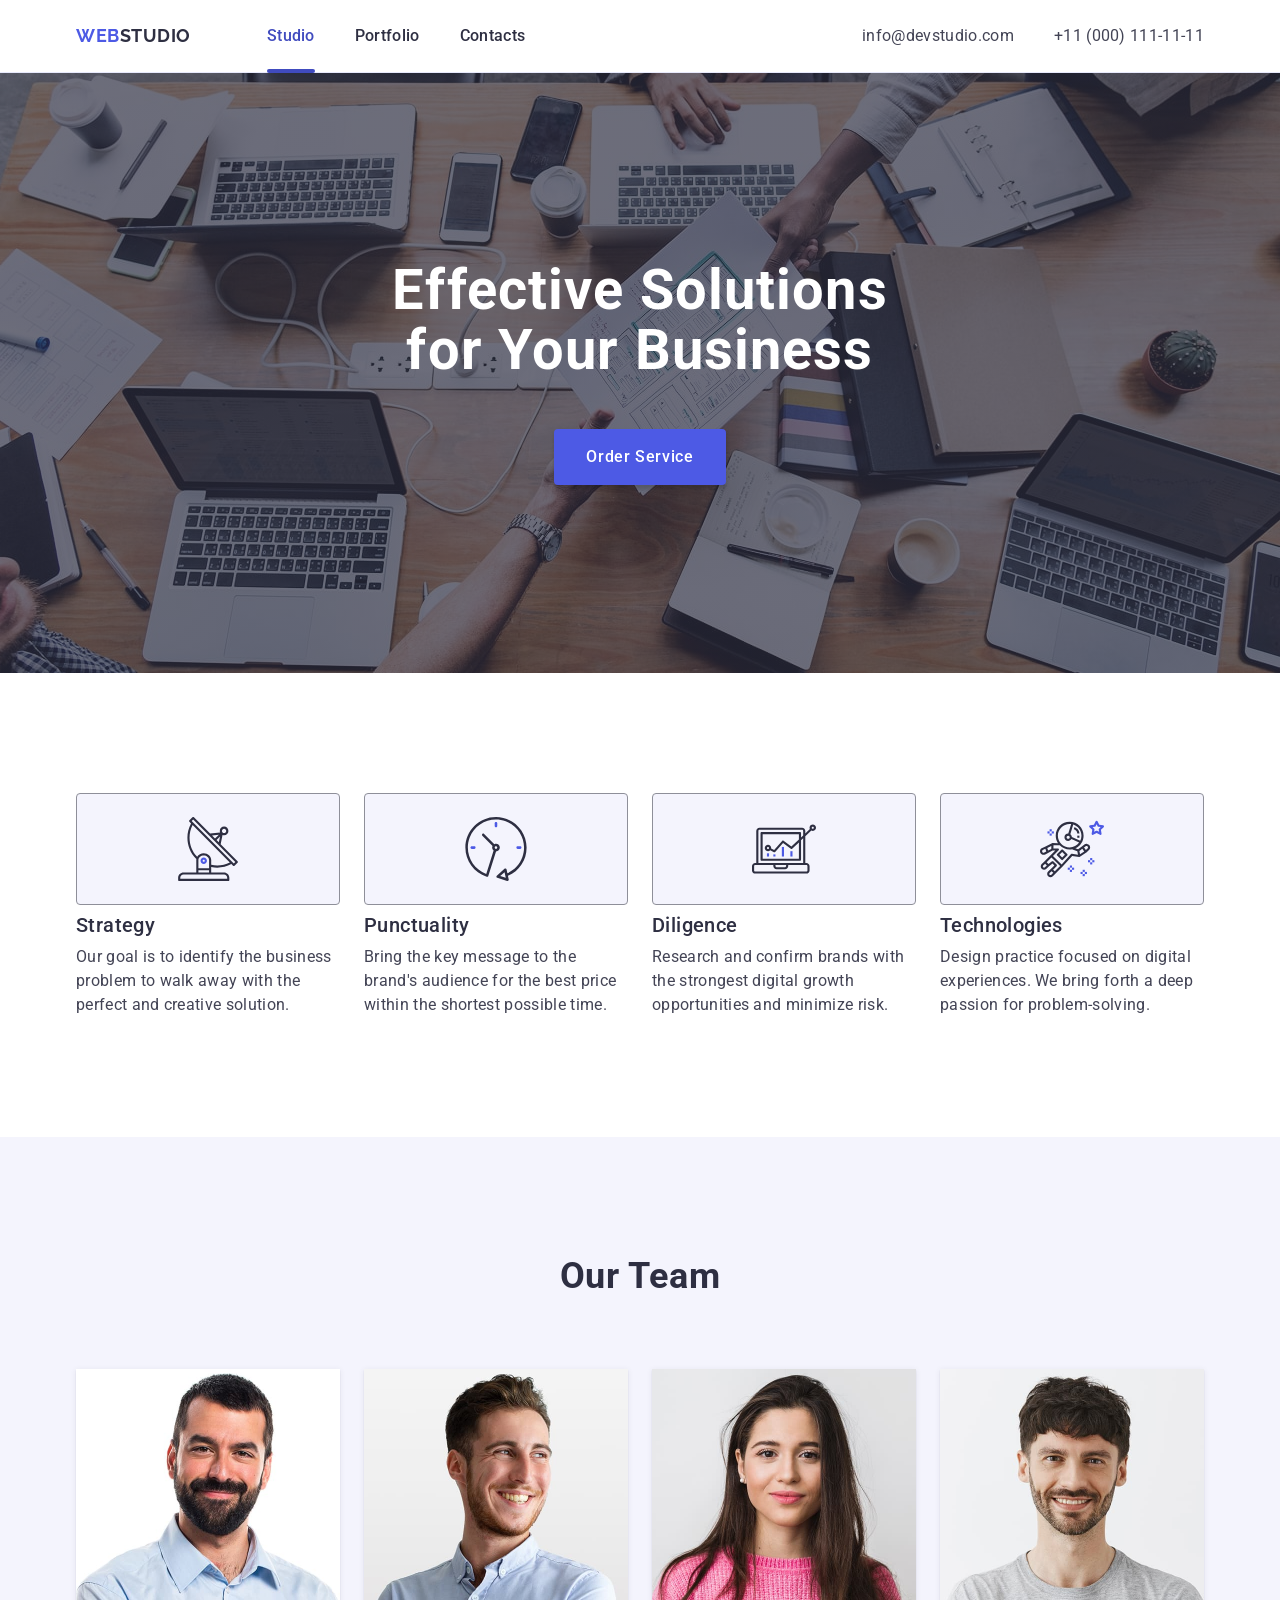
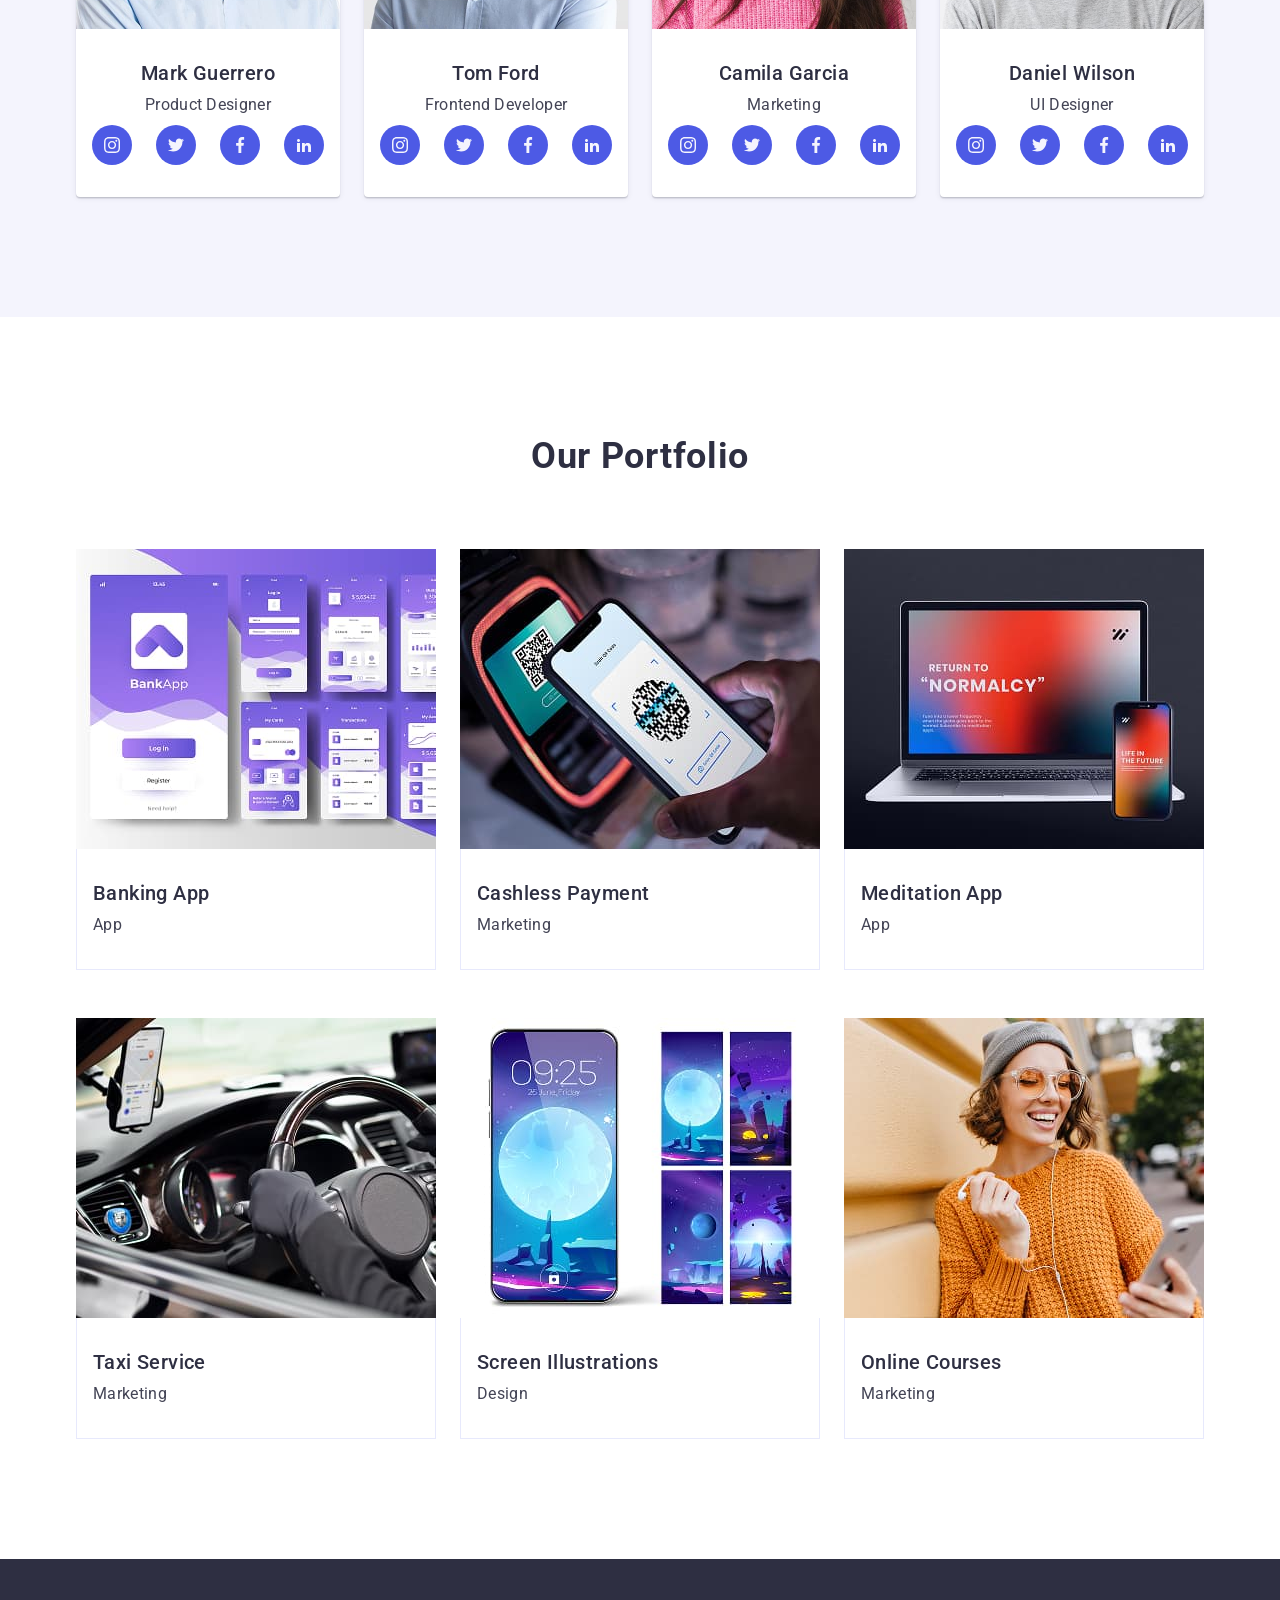
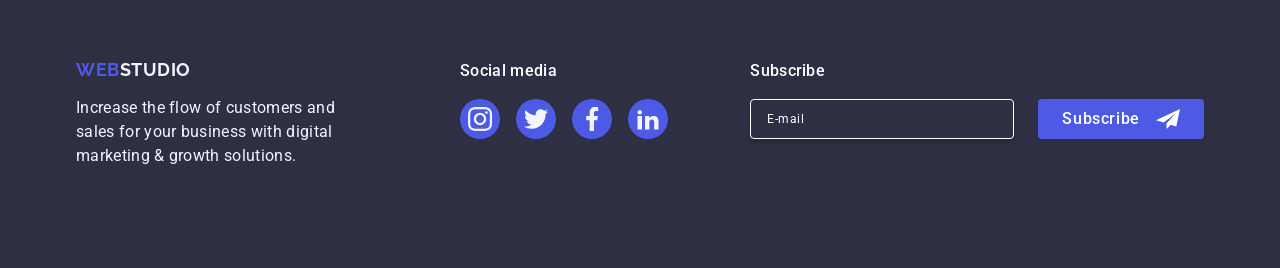
==== commit 8cda22d2: "Initial commit" ====
--- a/index.html
+++ b/index.html
@@ -1,502 +1,656 @@
 <!DOCTYPE html>
-<html lang="ru">
+<html lang="en">
   <head>
     <meta charset="UTF-8" />
     <meta name="viewport" content="width=device-width, initial-scale=1.0" />
-    <title>вебстудия 1 страница</title>
-    <link href="https://fonts.googleapis.com/css2?family=Raleway:wght@700&display=swap" rel="stylesheet">
-    <link rel="stylesheet" href="https://cdnjs.cloudflare.com/ajax/libs/modern-normalize/1.0.0/modern-normalize.min.css" />
-    <!-- <link rel="stylesheet" href="./css/styles.css"> -->
-    <link rel="stylesheet" href="./css/main.min.css">
+    <title>WebStudio</title>
+
+    <link
+      rel="stylesheet"
+      href="https://cdnjs.cloudflare.com/ajax/libs/modern-normalize/3.0.1/modern-normalize.min.css"
+      integrity="sha512-q6WgHqiHlKyOqslT/lgBgodhd03Wp4BEqKeW6nNtlOY4quzyG3VoQKFrieaCeSnuVseNKRGpGeDU3qPmabCANg=="
+      crossorigin="anonymous"
+      referrerpolicy="no-referrer"
+    />
+    <link rel="preconnect" href="https://fonts.googleapis.com" />
+    <link rel="preconnect" href="https://fonts.gstatic.com" crossorigin />
+    <link
+      href="https://fonts.googleapis.com/css2?family=Raleway:wght@700&family=Roboto:wght@400;500;700&display=swap"
+      rel="stylesheet"
+    />
+    <link rel="stylesheet" href="./css/styles.css" />
   </head>
   <body>
-    <!-- шапка сайта -->
-
-    <header class="page__header">
-      <div class="container header__container">
-        <nav class="navigation">
-        <a href="./index.html" class="logo"> Web<span class="logo__studio">Studio</span></a>
-
-        <ul class="list site__nav">
-          <li class="item"><a href="./index.html" class="link current">Студия</a></li>
-          <li class="item"><a href="./portfolio.html" class="link">Портфолио</a></li>
-          <li class="item"><a href="#contacts" class="link">Контакты</a></li>
-        </ul>
+    <header class="page-header">
+      <div class="container header-container">
+        <nav class="header-nav">
+          <a class="logo header-logo" href="./index.html"
+            >Web<span class="logo-part">Studio</span></a
+          >
+          <ul class="nav-list">
+            <li class="nav-item">
+              <a class="nav-link current" href="./index.html">Studio</a>
+            </li>
+            <li class="nav-item"><a class="nav-link" href="">Portfolio</a></li>
+            <li class="nav-item"><a class="nav-link" href="">Contacts</a></li>
+          </ul>
         </nav>
 
-        <ul class="list auth__nav">
-        <li class="item"><a href="mailto:info@devstudio.com" class="link link__mail">
-          <svg class="email__icon">
-            <use href="./images/icons/sprite.svg#icon-envelope"></use>
-          </svg>
-          info@devstudio.com</a></li>
-        <li class="item"><a href="tel:+380961111111" class="link link__tell">
-          <svg class="tell__icon">
-            <use href="./images/icons/sprite.svg#icon-smartphone"></use>
-          </svg>
-          +38 096 111 11 11</a></li>
-        </ul>
+        <address class="address">
+          <ul class="address-list">
+            <li class="address-item">
+              <a class="address-link" href="mailto:info@devstudio.com"
+                >info@devstudio.com</a
+              >
+            </li>
+            <li class="address-item">
+              <a class="address-link" href="tel:+110001111111"
+                >+11 (000) 111-11-11</a
+              >
+            </li>
+          </ul>
+        </address>
       </div>
     </header>
 
     <main>
-      <!-- герой -->
       <section class="hero">
-        <div class="hero__fon">
-          <div class="hero__content">
-            <h1 class="hero__title">Эффективные решения для вашего бизнеса</h1>
-            <button class="btn" type="button" data-modal-open>Заказать услугу</button>
-          </div>
-
-        </div>
-              
-      </section>
-
-      <!-- особенности -->
-      <section class="special">
         <div class="container">
-          <h2 class="section__title visually-hidden">Особенности</h2>
-          <ul class="list features">
-            <li class="features__box">
-              <div class="features__icon-box">
-                <svg class="features__icon">
-                  <use href="./images/icons/sprite.svg#icon-antenna"></use>
-                </svg>
-              </div>
-              <h3 class="details__title">Внимание к деталям</h3>
-              <p class="features__p">
-                Идейные соображения, а также начало повседневной работы по
-                формированию позиции.
-              </p>
-            </li>
-            <li class="features__box">
-               <div class="features__icon-box">
-                <svg class="features__icon">
-                  <use href="./images/icons/sprite.svg#icon-clock"></use>
-                </svg>
-              </div>
-              <h3 class="details__title">Пунктуальность</h3>
-              <p class="features__p">
-                Задача организации, в особенности же рамки и место обучения кадров
-                влечет за собой.
-              </p>
-            </li>
-            <li class="features__box">
-               <div class="features__icon-box">
-                <svg class="features__icon">
-                  <use href="./images/icons/sprite.svg#icon-diagram"></use>
-                </svg>
-              </div>
-              <h3 class="details__title">Планирование</h3>
-              <p class="features__p">
-                Равным образом консультация с широким активом в значительной
-                степени обуславливает.
-              </p>
-            </li>
-            <li class="features__box">
-               <div class="features__icon-box">
-                <svg class="features__icon">
-                  <use href="./images/icons/sprite.svg#icon-astronaut"></use>
-                </svg>
-              </div>
-              <h3 class="details__title">Современные технологии</h3>
-              <p class="features__p">
-                Значимость этих проблем настолько очевидна, что реализация
-                плановых заданий.
-              </p>
-            </li>
-          </ul>
-
+          <h1 class="hero-title">Effective Solutions for Your Business</h1>
+          <button data-modal-open class="hero-button" type="button">
+            Order Service
+          </button>
         </div>
       </section>
 
-      <!-- чем мы занимаемся -->
-      <section class="exerciser">
+      <section class="section advantages">
         <div class="container">
-          <h2 class="section__title">Чем мы занимаемся</h2>          
-          <ul class="list exerciser__list">
-            <li class="thumb"><img src="./images/box1.jpg" alt="картинка1" width="370" />
-            <p class="label">Десктопные приложения</p></li>
-            <li class="thumb"><img src="./images/box2.jpg" alt="картинка2" width="370" />
-            <p class="label">Мобильные приложения</p></li>
-            <li class="thumb"><img src="./images/box3.jpg" alt="картинка3" width="370" />
-            <p class="label">Дизайнерские решения</p></li>
+          <h2 class="visually-hidden">Our advantages</h2>
+          <ul class="advantages-list">
+            <li class="advantages-item">
+              <div class="advantages-icon">
+                <svg class="advantages-svg" width="64" height="64">
+                  <use href="./images/icons.svg#icon-antenna"></use>
+                </svg>
+              </div>
+              <h3 class="subtitle">Strategy</h3>
+              <p class="section-text">
+                Our goal is to identify the business problem to walk away with
+                the perfect and creative solution.
+              </p>
+            </li>
+            <li class="advantages-item">
+              <div class="advantages-icon">
+                <svg class="advantages-svg" width="64" height="64">
+                  <use href="./images/icons.svg#icon-clock"></use>
+                </svg>
+              </div>
+              <h3 class="subtitle">Punctuality</h3>
+              <p class="section-text">
+                Bring the key message to the brand's audience for the best price
+                within the shortest possible time.
+              </p>
+            </li>
+            <li class="advantages-item">
+              <div class="advantages-icon">
+                <svg class="advantages-svg" width="64" height="64">
+                  <use href="./images/icons.svg#icon-diagram"></use>
+                </svg>
+              </div>
+              <h3 class="subtitle">Diligence</h3>
+              <p class="section-text">
+                Research and confirm brands with the strongest digital growth
+                opportunities and minimize risk.
+              </p>
+            </li>
+            <li class="advantages-item">
+              <div class="advantages-icon">
+                <svg class="advantages-svg" width="64" height="64">
+                  <use href="./images/icons.svg#icon-astronaut"></use>
+                </svg>
+              </div>
+              <h3 class="subtitle">Technologies</h3>
+              <p class="section-text">
+                Design practice focused on digital experiences. We bring forth a
+                deep passion for problem-solving.
+              </p>
+            </li>
           </ul>
         </div>
       </section>
-
-      <!-- наша команда -->
-      <section class="team-bg">
-        <div class="team">
+      <section class="section team">
         <div class="container">
-          <h2 class="section__title">Наша команда</h2>
-          <ul class="list team__list">
-              <li class="team__item">
-                <img src="./images/team/foto1.jpg" alt="Игорь Демьяненко" width="270" />
-                <h3 class="team__title">Игорь Демьяненко</h3>
-                <p class="team__position">Product Designer</p>
-                <ul class="list social__icons">
-                  <li class="social__icons-item">
-                    <a class="social__icons-link" href="https://instagram.com/" target="_blank"
-                     rel="noopener noreferer" aria-label="Instagram">
-                      <svg class="social__icon-svg">
-                        <use href="./images/icons/sprite.svg#icon-instagram"></use>
-                      </svg>
-                    </a>
-                  </li>
-                  <li class="social__icons-item">
-                    <a class="social__icons-link" href="https://twitter.com/" target="_blank" rel="noopener noreferer"
-                      aria-label="Instagram">
-                      <svg class="social__icon-svg">
-                        <use href="./images/icons/sprite.svg#icon-twitter"></use>
-                      </svg>
-                    </a>
-                  </li>
-                  <li class="social__icons-item">
-                    <a class="social__icons-link" href="https://facebook.com/" target="_blank" rel="noopener noreferer"
-                      aria-label="Instagram">
-                      <svg class="social__icon-svg">
-                        <use href="./images/icons/sprite.svg#icon-facebook"></use>
-                      </svg>
-                    </a>
-                  </li>
-                  <li class="social__icons-item">
-                    <a class="social__icons-link" href="https://linkedin.com/" target="_blank" rel="noopener noreferer"
-                      aria-label="Instagram">
-                      <svg class="social__icon-svg">
-                        <use href="./images/icons/sprite.svg#icon-linkedin"></use>
-                      </svg>
-                    </a>
-                  </li>
-                 
+          <h2 class="section-title">Our Team</h2>
+          <ul class="team-list">
+            <li class="team-item">
+              <img
+                src="./images/team/img-3.jpg"
+                alt="photo Mark"
+                width="264"
+                height="260"
+              />
+              <div class="section-content">
+                <h3 class="subtitle">Mark Guerrero</h3>
+                <p class="section-text team-p">Product Designer</p>
+                <ul class="team-icon-list">
+                  <li class="team-icon-item">
+                    <a
+                      class="team-icon-link"
+                      href="../images/icons.svg"
+                      target="_blank"
+                    >
+                      <svg class="team-icon" width="16" height="16">
+                        <use href="./images/icons.svg#icon-instagram"></use>
+                      </svg>
+                    </a>
+                  </li>
+                  <li class="team-icon-item">
+                    <a
+                      class="team-icon-link"
+                      href="../images/icons.svg"
+                      target="_blank"
+                    >
+                      <svg class="team-icon" width="16" height="16">
+                        <use href="./images/icons.svg#icon-twitter"></use>
+                      </svg>
+                    </a>
+                  </li>
+                  <li class="team-icon-item">
+                    <a
+                      class="team-icon-link"
+                      href="../images/icons.svg"
+                      target="_blank"
+                    >
+                      <svg class="team-icon" width="16" height="16">
+                        <use href="./images/icons.svg#icon-facebook"></use>
+                      </svg>
+                    </a>
+                  </li>
+                  <li class="team-icon-item">
+                    <a
+                      class="team-icon-link"
+                      href="../images/icons.svg"
+                      target="_blank"
+                    >
+                      <svg class="team-icon" width="16" height="16">
+                        <use href="./images/icons.svg#icon-linkedin2"></use>
+                      </svg>
+                    </a>
+                  </li>
                 </ul>
-              </li>
-            
-              <li class="team__item">
-                <img src="./images//team/foto2.jpg" alt="Ольга Репина" width="270" />
-                <h3 class="team__title">Ольга Репина</h3>
-                <p class="team__position">Frontend Developer</p>
-                <ul class="list social__icons">
-                  <li class="social__icons-item">
-                    <a class="social__icons-link" href="https://instagram.com/" target="_blank" rel="noopener noreferer"
-                      aria-label="Instagram">
-                      <svg class="social__icon-svg">
-                        <use href="./images/icons/sprite.svg#icon-instagram"></use>
-                      </svg>
-                    </a>
-                  </li>
-                  <li class="social__icons-item">
-                    <a class="social__icons-link" href="https://twitter.com/" target="_blank" rel="noopener noreferer"
-                      aria-label="Instagram">
-                      <svg class="social__icon-svg">
-                        <use href="./images/icons/sprite.svg#icon-twitter"></use>
-                      </svg>
-                    </a>
-                  </li>
-                  <li class="social__icons-item">
-                    <a class="social__icons-link" href="https://facebook.com/" target="_blank" rel="noopener noreferer"
-                      aria-label="Instagram">
-                      <svg class="social__icon-svg">
-                        <use href="./images/icons/sprite.svg#icon-facebook"></use>
-                      </svg>
-                    </a>
-                  </li>
-                  <li class="social__icons-item">
-                    <a class="social__icons-link" href="https://linkedin.com/" target="_blank" rel="noopener noreferer"
-                      aria-label="Instagram">
-                      <svg class="social__icon-svg">
-                        <use href="./images/icons/sprite.svg#icon-linkedin"></use>
-                      </svg>
-                    </a>
-                  </li>
-                
+              </div>
+            </li>
+            <li class="team-item">
+              <img
+                src="./images/team/img-2.jpg"
+                alt="photo Tom"
+                width="264"
+                height="260"
+              />
+              <div class="section-content">
+                <h3 class="subtitle">Tom Ford</h3>
+                <p class="section-text team-p">Frontend Developer</p>
+                <ul class="team-icon-list">
+                  <li class="team-icon-item">
+                    <a
+                      class="team-icon-link"
+                      href="../images/icons.svg"
+                      target="_blank"
+                    >
+                      <svg class="team-icon" width="16" height="16">
+                        <use href="./images/icons.svg#icon-instagram"></use>
+                      </svg>
+                    </a>
+                  </li>
+                  <li class="team-icon-item">
+                    <a
+                      class="team-icon-link"
+                      href="../images/icons.svg"
+                      target="_blank"
+                    >
+                      <svg class="team-icon" width="16" height="16">
+                        <use href="./images/icons.svg#icon-twitter"></use>
+                      </svg>
+                    </a>
+                  </li>
+                  <li class="team-icon-item">
+                    <a
+                      class="team-icon-link"
+                      href="../images/icons.svg"
+                      target="_blank"
+                    >
+                      <svg class="team-icon" width="16" height="16">
+                        <use href="./images/icons.svg#icon-facebook"></use>
+                      </svg>
+                    </a>
+                  </li>
+                  <li class="team-icon-item">
+                    <a
+                      class="team-icon-link"
+                      href="../images/icons.svg"
+                      target="_blank"
+                    >
+                      <svg class="team-icon" width="16" height="16">
+                        <use href="./images/icons.svg#icon-linkedin2"></use>
+                      </svg>
+                    </a>
+                  </li>
                 </ul>
-              </li>
-            
-              <li class="team__item">
-                <img src="./images//team/foto3.jpg" alt="Николай Тарасов" width="270"/>
-                <h3 class="team__title">Николай Тарасов</h3>
-                <p class="team__position">Marketing</p>
-                <ul class="list social__icons">
-                  <li class="social__icons-item">
-                    <a class="social__icons-link" href="https://instagram.com/" target="_blank" rel="noopener noreferer"
-                      aria-label="Instagram">
-                      <svg class="social__icon-svg">
-                        <use href="./images/icons/sprite.svg#icon-instagram"></use>
-                      </svg>
-                    </a>
-                  </li>
-                  <li class="social__icons-item">
-                    <a class="social__icons-link" href="https://twitter.com/" target="_blank" rel="noopener noreferer"
-                      aria-label="Instagram">
-                      <svg class="social__icon-svg">
-                        <use href="./images/icons/sprite.svg#icon-twitter"></use>
-                      </svg>
-                    </a>
-                  </li>
-                  <li class="social__icons-item">
-                    <a class="social__icons-link" href="https://facebook.com/" target="_blank" rel="noopener noreferer"
-                      aria-label="Instagram">
-                      <svg class="social__icon-svg">
-                        <use href="./images/icons/sprite.svg#icon-facebook"></use>
-                      </svg>
-                    </a>
-                  </li>
-                  <li class="social__icons-item">
-                    <a class="social__icons-link" href="https://linkedin.com/" target="_blank" rel="noopener noreferer"
-                      aria-label="Instagram">
-                      <svg class="social__icon-svg">
-                        <use href="./images/icons/sprite.svg#icon-linkedin"></use>
-                      </svg>
-                    </a>
-                  </li>
-                
+              </div>
+            </li>
+            <li class="team-item">
+              <img
+                src="./images/team/img-1.jpg"
+                alt="photo Camila"
+                width="264"
+                height="260"
+              />
+              <div class="section-content">
+                <h3 class="subtitle">Camila Garcia</h3>
+                <p class="section-text team-p">Marketing</p>
+                <ul class="team-icon-list">
+                  <li class="team-icon-item">
+                    <a
+                      class="team-icon-link"
+                      href="../images/icons.svg"
+                      target="_blank"
+                    >
+                      <svg class="team-icon" width="16" height="16">
+                        <use href="./images/icons.svg#icon-instagram"></use>
+                      </svg>
+                    </a>
+                  </li>
+                  <li class="team-icon-item">
+                    <a
+                      class="team-icon-link"
+                      href="../images/icons.svg"
+                      target="_blank"
+                    >
+                      <svg class="team-icon" width="16" height="16">
+                        <use href="./images/icons.svg#icon-twitter"></use>
+                      </svg>
+                    </a>
+                  </li>
+                  <li class="team-icon-item">
+                    <a
+                      class="team-icon-link"
+                      href="../images/icons.svg"
+                      target="_blank"
+                    >
+                      <svg class="team-icon" width="16" height="16">
+                        <use href="./images/icons.svg#icon-facebook"></use>
+                      </svg>
+                    </a>
+                  </li>
+                  <li class="team-icon-item">
+                    <a
+                      class="team-icon-link"
+                      href="../images/icons.svg"
+                      target="_blank"
+                    >
+                      <svg class="team-icon" width="16" height="16">
+                        <use href="./images/icons.svg#icon-linkedin2"></use>
+                      </svg>
+                    </a>
+                  </li>
                 </ul>
-              </li>
-            
-              <li class="team__item">
-                <img src="./images//team/foto4.jpg" alt="Михаил Ермаков" width="270" />
-                <h3 class="team__title">Михаил Ермаков</h3>
-                <p class="team__position">UI Designer</p>
-                <ul class="list social__icons">
-                  <li class="social__icons-item">
-                    <a class="social__icons-link" href="https://instagram.com/" target="_blank" rel="noopener noreferer"
-                      aria-label="Instagram">
-                      <svg class="social__icon-svg">
-                        <use href="./images/icons/sprite.svg#icon-instagram"></use>
-                      </svg>
-                    </a>
-                  </li>
-                  <li class="social__icons-item">
-                    <a class="social__icons-link" href="https://twitter.com/" target="_blank" rel="noopener noreferer"
-                      aria-label="Instagram">
-                      <svg class="social__icon-svg">
-                        <use href="./images/icons/sprite.svg#icon-twitter"></use>
-                      </svg>
-                    </a>
-                  </li>
-                  <li class="social__icons-item">
-                    <a class="social__icons-link" href="https://facebook.com/" target="_blank" rel="noopener noreferer"
-                      aria-label="Instagram">
-                      <svg class="social__icon-svg">
-                        <use href="./images/icons/sprite.svg#icon-facebook"></use>
-                      </svg>
-                    </a>
-                  </li>
-                  <li class="social__icons-item">
-                    <a class="social__icons-link" href="https://linkedin.com/" target="_blank" rel="noopener noreferer"
-                      aria-label="Instagram">
-                      <svg class="social__icon-svg">
-                        <use href="./images/icons/sprite.svg#icon-linkedin"></use>
+              </div>
+            </li>
+            <li class="team-item">
+              <img
+                src="./images/team/img.jpg"
+                alt="photo Daniel"
+                width="264"
+                height="260"
+              />
+              <div class="section-content">
+                <h3 class="subtitle">Daniel Wilson</h3>
+                <p class="section-text team-p">UI Designer</p>
+                <ul class="team-icon-list">
+                  <li class="team-icon-item">
+                    <a
+                      class="team-icon-link"
+                      href="../images/icons.svg"
+                      target="_blank"
+                    >
+                      <svg class="team-icon" width="16" height="16">
+                        <use href="./images/icons.svg#icon-instagram"></use>
+                      </svg>
+                    </a>
+                  </li>
+                  <li class="team-icon-item">
+                    <a
+                      class="team-icon-link"
+                      href="../images/icons.svg"
+                      target="_blank"
+                    >
+                      <svg class="team-icon" width="16" height="16">
+                        <use href="./images/icons.svg#icon-twitter"></use>
+                      </svg>
+                    </a>
+                  </li>
+                  <li class="team-icon-item">
+                    <a
+                      class="team-icon-link"
+                      href="../images/icons.svg"
+                      target="_blank"
+                    >
+                      <svg class="team-icon" width="16" height="16">
+                        <use href="./images/icons.svg#icon-facebook"></use>
+                      </svg>
+                    </a>
+                  </li>
+                  <li class="team-icon-item">
+                    <a
+                      class="team-icon-link"
+                      href="../images/icons.svg"
+                      target="_blank"
+                    >
+                      <svg class="team-icon" width="16" height="16">
+                        <use href="./images/icons.svg#icon-linkedin2"></use>
                       </svg>
                     </a>
                   </li>
                 </ul>
-              </li>
-            </ul>        
-          
-          </div>
-
-        </div>
-        
-      </section>
-
-      <!--постоянные клиенты-->
-      <section class="customers__section">
-        <div class="container">
-          <h2 class="section__title">Постоянные клиенты</h2>
-          <ul class="list customer">
-            <li>
-              <a class="link customer__link" href="" target="_blank" rel="noopener noreferer">
-                <svg class="customer__icon" width="44" height="49">
-                  <use href="./images/icons/sprite.svg#icon-logo1"></use>
-                </svg>
-              </a>
-            </li>
-            <li>
-              <a class="link customer__link" href="" target="_blank" rel="noopener noreferer">
-                <svg class="customer__icon" width="40" height="52">
-                  <use href="./images/icons/sprite.svg#icon-logo2"></use>
-                </svg>
-              </a>
-            </li>
-            <li>
-              <a class="link customer__link" href="" target="_blank" rel="noopener noreferer">
-                <svg class="customer__icon" width="41" height="43">
-                  <use href="./images/icons/sprite.svg#icon-logo3"></use>
-                </svg>
-              </a>
-            </li>
-            <li>
-               <a class="link customer__link" href="" target="_blank" rel="noopener noreferer">
-                <svg class="customer__icon" width="80" height="42">
-                  <use href="./images/icons/sprite.svg#icon-logo4"></use>
-                </svg>
-              </a>
-            </li>
-            <li>
-               <a class="link customer__link" href="" target="_blank" rel="noopener noreferer">
-                <svg class="customer__icon" width="59" height="47">
-                  <use href="./images/icons/sprite.svg#icon-logo5"></use>
-                </svg>
-              </a>
-            </li>
-            <li>
-               <a class="link customer__link" href="" target="_blank" rel="noopener noreferer">
-                <svg class="customer__icon" width="88.5" height="45.5">
-                  <use href="./images/icons/sprite.svg#icon-logo6"></use>
-                </svg>
-              </a>
+              </div>
             </li>
           </ul>
-
         </div>
       </section>
+      <section class="section portfolio">
+        <div class="container">
+          <h2 class="section-title">Our Portfolio</h2>
+          <ul class="portfolio-list">
+            <li class="portfolio-item">
+              <div class="thumb">
+                <img
+                  class="portfolio-img"
+                  src="./images/portfolio/img1.jpg"
+                  alt="bankapp"
+                  width="360"
+                  height="300"
+                />
+                <p class="overlay">
+                  14 Stylish and User-Friendly App Design Concepts · Task
+                  Manager App · Calorie Tracker App · Exotic Fruit Ecommerce App
+                  · Cloud Storage App
+                </p>
+              </div>
+              <div class="section-content">
+                <h3 class="subtitle">Banking App</h3>
+                <p class="section-text">App</p>
+              </div>
+            </li>
+            <li class="portfolio-item">
+              <div class="thumb">
+                <img
+                  class="portfolio-img"
+                  src="./images/portfolio/img2.jpg"
+                  alt="Cashless Payment"
+                  width="360"
+                  height="300"
+                />
+                <p class="overlay">
+                  14 Stylish and User-Friendly App Design Concepts · Task
+                  Manager App · Calorie Tracker App · Exotic Fruit Ecommerce App
+                  · Cloud Storage App
+                </p>
+              </div>
+              <div class="section-content">
+                <h3 class="subtitle">Cashless Payment</h3>
+                <p class="section-text">Marketing</p>
+              </div>
+            </li>
+            <li class="portfolio-item">
+              <div class="thumb">
+                <img
+                  class="portfolio-img"
+                  src="./images/portfolio/img3.jpg"
+                  alt="Meditation App"
+                  width="360"
+                  height="300"
+                />
+                <p class="overlay">
+                  14 Stylish and User-Friendly App Design Concepts · Task
+                  Manager App · Calorie Tracker App · Exotic Fruit Ecommerce App
+                  · Cloud Storage App
+                </p>
+              </div>
+              <div class="section-content">
+                <h3 class="subtitle">Meditation App</h3>
+                <p class="section-text">App</p>
+              </div>
+            </li>
+            <li class="portfolio-item">
+              <div class="thumb">
+                <img
+                  class="portfolio-img"
+                  src="./images/portfolio/img4.jpg"
+                  alt="Taxi Service"
+                  width="360"
+                  height="300"
+                />
+                <p class="overlay">
+                  14 Stylish and User-Friendly App Design Concepts · Task
+                  Manager App · Calorie Tracker App · Exotic Fruit Ecommerce App
+                  · Cloud Storage App
+                </p>
+              </div>
+              <div class="section-content">
+                <h3 class="subtitle">Taxi Service</h3>
+                <p class="section-text">Marketing</p>
+              </div>
+            </li>
+            <li class="portfolio-item">
+              <div class="thumb">
+                <img
+                  class="portfolio-img"
+                  src="./images/portfolio/img5.jpg"
+                  alt="Screen Illustrations"
+                  width="360"
+                  height="300"
+                />
+                <p class="overlay">
+                  14 Stylish and User-Friendly App Design Concepts · Task
+                  Manager App · Calorie Tracker App · Exotic Fruit Ecommerce App
+                  · Cloud Storage App
+                </p>
+              </div>
+              <div class="section-content">
+                <h3 class="subtitle">Screen Illustrations</h3>
+                <p class="section-text">Design</p>
+              </div>
+            </li>
+            <li class="portfolio-item">
+              <div class="thumb">
+                <img
+                  class="portfolio-img"
+                  src="./images/portfolio/img6.jpg"
+                  alt="Online Courses"
+                  width="360"
+                  height="300"
+                />
 
+                <p class="overlay">
+                  14 Stylish and User-Friendly App Design Concepts · Task
+                  Manager App · Calorie Tracker App · Exotic Fruit Ecommerce App
+                  · Cloud Storage App
+                </p>
+              </div>
+              <div class="section-content">
+                <h3 class="subtitle">Online Courses</h3>
+                <p class="section-text">Marketing</p>
+              </div>
+            </li>
+          </ul>
+        </div>
+      </section>
+    </main>
+    <footer class="page-footer">
+      <div class="container">
+        <div class="footer-logo-text">
+          <a class="logo footer-logo" href="./index.html"
+            >Web<span class="logo-part">Studio</span></a
+          >
+          <p class="footer-text">
+            Increase the flow of customers and sales for your business with
+            digital marketing & growth solutions.
+          </p>
+        </div>
+        <div class="footer-social">
+          <p class="footer-social-p">Social media</p>
+          <ul class="footer-icon-list">
+            <li class="footer-icon-item">
+              <a
+                class="team-icon-link footer"
+                href="../images/icons.svg"
+                target="_blank"
+              >
+                <svg class="team-icon" width="24" height="24">
+                  <use href="./images/icons.svg#icon-instagram"></use>
+                </svg>
+              </a>
+            </li>
+            <li class="footer-icon-item">
+              <a
+                class="team-icon-link footer"
+                href="../images/icons.svg"
+                target="_blank"
+              >
+                <svg class="team-icon" width="24" height="24">
+                  <use href="./images/icons.svg#icon-twitter"></use>
+                </svg>
+              </a>
+            </li>
+            <li class="footer-icon-item">
+              <a
+                class="team-icon-link footer"
+                href="../images/icons.svg"
+                target="_blank"
+              >
+                <svg class="team-icon" width="24" height="24">
+                  <use href="./images/icons.svg#icon-facebook"></use>
+                </svg>
+              </a>
+            </li>
+            <li class="footer-icon-item">
+              <a
+                class="team-icon-link footer"
+                href="../images/icons.svg"
+                target="_blank"
+              >
+                <svg class="team-icon" width="24" height="24">
+                  <use href="./images/icons.svg#icon-linkedin2"></use>
+                </svg>
+              </a>
+            </li>
+          </ul>
+        </div>
 
-    </main>
-
-    <!--подвал страницы-->
-    <footer class="dark-bg">
-      <div class="container">
-        <div class="container__footer">
-          <div class="contact-footer">
-         <a href="./index.html" class="logo"> Web<span class="logofooter__studio">Studio</span></a>
-         <address id="contacts">
-          <ul class="list addres">
-              <li class="addres-item"><a href="https://goo.gl/maps/w4ZzttCR3XMQxua66" class="link addres-style" target="_blank" rel="noopener noreferer">г.
-         Киев, пр-т Леси Украинки, 26</a></li>
-              <li class="addres-item"><a href="mailto:info@devstudio.com" class="link addres-contact">info@devstudio.com</a></li>                
-              <li class="addres-item"><a href="tel:+380961111111" class="link addres-contact">+38 096 111 11 11</a></li>
-          </ul>
-         </address>
-         </div>
-         <div class="footer__social">
-            <h3 class="details__title">Присоединяйтесь</h3>
-           <ul class="list social__icons">
-            <li class="social__icons-item">
-              <a class="social__icons-linkfooter" href="https://instagram.com/" target="_blank" rel="noopener noreferer"
-                aria-label="Instagram">
-                <svg class="social__icon-footer">
-                  <use href="./images/icons/sprite.svg#icon-instagram"></use>
-                </svg>
-              </a>
-            </li>
-            <li class="social__icons-item">
-              <a class="social__icons-linkfooter" href="https://twitter.com/" target="_blank" rel="noopener noreferer"
-                aria-label="Instagram">
-                <svg class="social__icon-footer">
-                  <use href="./images/icons/sprite.svg#icon-twitter"></use>
-                </svg>
-              </a>
-            </li>
-            <li class="social__icons-item">
-              <a class="social__icons-linkfooter" href="https://facebook.com/" target="_blank" rel="noopener noreferer"
-                aria-label="Instagram">
-                <svg class="social__icon-footer">
-                  <use href="./images/icons/sprite.svg#icon-facebook"></use>
-                </svg>
-              </a>
-            </li>
-            <li class="social__icons-item">
-              <a class="social__icons-linkfooter" href="https://linkedin.com/" target="_blank" rel="noopener noreferer"
-                aria-label="Instagram">
-                <svg class="social__icon-footer">
-                  <use href="./images/icons/sprite.svg#icon-linkedin"></use>
-                </svg>
-              </a>
-            </li>
-           </ul>           
-         </div>
-
-         <div class="footer__form">
-            <h3 class="details__title">Подпишитесь на рассылку</h3>           
-              <form class="form__footer">
-                <input type="email" name="email" placeholder="E-mail">
-                <button class="btn__email" type="submit">Подписаться
-                  <svg class="btn__icon" width="24" height="24">
-                    <use href="./images/icons/sprite.svg#icon-samoletik"></use>
-                  </svg>
-                </button>
-              </form>
-                         
-          </div>                      
-        </div>        
-      </div> 
-      
+        <div class="footer-form">
+          <p class="footer-social-p">Subscribe</p>
+          <form class="form-footer">
+            <label class="form-footer-label" for="footer-input-email">
+              <input
+                class="form-footer-input"
+                name="input-email"
+                id="footer-input-email"
+                type="email"
+                placeholder="E-mail"
+              />
+            </label>
+            <button class="footer-btn" type="submit">
+              Subscribe
+              <svg class="footer-send" width="24" height="24">
+                <use href="./images/icons.svg#icon-send"></use>
+              </svg>
+            </button>
+          </form>
+        </div>
+      </div>
     </footer>
-  <!-- Разметка модального окна -->
-    <div class="backdrop is-hidden" data-modal>
+    <div class="backdrop" data-modal>
       <div class="modal">
-        <b class="form__title">Оставьте свои данные, мы вам перезвоним</b>
-        <form class="form js-speaker-form">
-          
-          <!-- Разметка элементов этой формы -->
-          <div class="form__field">
-              <label for="name">Имя</label>
-              <input class="form__input" type="text" name="user-name" id="name" placeholder=" " />
-              <svg class="form__icon">
-                <use href="./images/icons/sprite.svg#icon-person"></use>
-              </svg>
-          </div>
-          
-          <div class="form__field">
-            <label for="tel">Телефон</label>
-            <input class="form__input" type="tel" name="tel" id="tel" placeholder=" ">
-            <svg class="form__icon">
-              <use href="./images/icons/sprite.svg#icon-phone-black"></use>
-            </svg>
-          </div>
-
-          <div class="form__field">
-            <label for="mail">Почта</label>
-            <input class="form__input" type="email" name="email" id="mail" placeholder=" ">
-            <svg class="form__icon">
-              <use href="./images/icons/sprite.svg#icon-email-black"></use>
-            </svg>
-          </div>
-
-          <div class="form__field">
-            <label for="comment">Комментарий</label>
-            <textarea class="comment form__input" name="comment" id="comment" rows="6" placeholder="Введите текст"></textarea>
-          </div>
-
-          <label class="check__label">
-            <input class="check__input" name="accept" type="checkbox" value="" />
-            <span class="check__icon"></span>
-            <span class="shadowtext">Соглашаюсь с рассылкой и принимаю</span><a class="linkaccept" href="">Условия договора</a>
-          </label>
-        
-          
-          <button class="btn__accept" type="submit">Отправить</button>
-       
-         
-        </form>
-        <button class="btn__close" type="button" data-modal-close>
-          <svg class="btn__close-icon">
-            <use href="./images/icons/sprite.svg#icon-close"></use>
+        <button type="button" class="modal-close-btn" data-modal-close>
+          <svg class="modal-close-icon" width="8" height="8">
+            <use href="./images/icons.svg#icon-close"></use>
           </svg>
         </button>
+        <p class="form-title">Leave your contacts and we will call you back</p>
+        <form class="modal-form">
+          <div class="form-field-modal">
+            <label class="form-label" for="user-name">Name</label>
+            <div class="input-wrapper">
+              <input
+                class="form-input"
+                name="user-name"
+                id="user-name"
+                type="text"
+              />
+              <svg class="form-icon" width="18" height="24">
+                <use href="./images/icons.svg#icon-person"></use>
+              </svg>
+            </div>
+          </div>
+          <div class="form-field-modal">
+            <label class="form-label" for="input-phone">Phone</label>
+            <div class="input-wrapper">
+              <input
+                class="form-input"
+                name="input-phone"
+                id="input-phone"
+                type="text"
+              />
+              <svg class="form-icon" width="18" height="24">
+                <use href="./images/icons.svg#icon-phone"></use>
+              </svg>
+            </div>
+          </div>
+          <div class="form-field-modal">
+            <label class="form-label" for="input-email">Email</label>
+            <div class="input-wrapper">
+              <input
+                class="form-input"
+                name="input-email"
+                id="input-email"
+                type="email"
+              />
+              <svg class="form-icon" width="18" height="24">
+                <use href="./images/icons.svg#icon-email"></use>
+              </svg>
+            </div>
+          </div>
+          <div class="form-field-modal last-textarea">
+            <label class="form-label" for="user-comment">Comment</label>
+            <textarea
+              class="form-textarea"
+              name="user-comment"
+              placeholder="Text input"
+              id="user-comment"
+            ></textarea>
+          </div>
+          <div class="form-field-modal checkbox">
+            <input
+              class="modal-check visually-hidden"
+              type="checkbox"
+              name="user-privacy"
+              id="user-privacy"
+              value="true"
+            />
+            <label class="check-text" for="user-privacy">
+              <span class="check-element">
+                <svg class="check-icon" width="10" height="8">
+                  <use href="./images/icons.svg#icon-chek"></use>
+                </svg>
+              </span>
+              I accept the terms and conditions of the
+              <a class="check-text-link" href="">Privacy Policy</a>
+            </label>
+          </div>
+          <button class="form-btn" type="submit">Send</button>
+        </form>
       </div>
     </div>
-
-    <script>
-      (() => {
-          document
-          .querySelector('.js-speaker-form')
-          .addEventListener('submit', e => {
-            e.preventDefault();
-
-            new FormData(e.currentTarget).forEach((value, name) =>
-              console.log(`${name}: ${value}`),
-            );
-            e.currentTarget.reset();
-          });
-        })();
-    </script>
-
-
-
     <script src="./js/modal.js"></script>
   </body>
-</html>+</html>
--- a/css/styles.css
+++ b/css/styles.css
@@ -1,962 +1,652 @@
-/*
-:root {
-  --main-text-cl: #757575;
-  --accent-cl: #2196f3;
-  --title-cl: #212121;
-  --section-cl: #f5f4fa;
-  --white-cl: #ffffff;
-  --hero-cl: #2f303a;
-  --footer-cl: #000000;
-  --timing-function: cubic-bezier(0.4, 0, 0.2, 1);
-  --time: 250ms;
-}
-/*
-html {
-  box-sizing: border-box;
-}
-
 body {
-  font-family: "Roboto", sans-serif;
-  font-size: 14px;
-  line-height: 1.714;
-  letter-spacing: 0.03em;
-  color: var(--main-text-cl);
+  font-family: 'Roboto', sans-serif;
+  color: #434455;
+  background-color: #ffffff;
+}
+button {
+  cursor: pointer;
+}
+
+a {
+  text-decoration: none;
+}
+
+ul {
+  list-style-type: none;
+  padding: 0;
   margin: 0;
 }
-
+p,
+h1,
+h2,
+h3,
+h4,
+h5,
+h6 {
+  margin: 0;
+}
 img {
   display: block;
   max-width: 100%;
   height: auto;
 }
 
-*,
-*::before,
-*::after {
-  box-sizing: inherit;
-}
-
 .visually-hidden {
-  position: absolute !important;
-  clip: rect(1px 1px 1px 1px);
-  clip: rect(1px, 1px, 1px, 1px);
-  padding: 0 !important;
-  border: 0 !important;
-  height: 1px !important;
-  width: 1px !important;
+  position: absolute;
+  width: 1px;
+  height: 1px;
+  margin: -1px;
+  border: 0;
+  padding: 0;
+  white-space: nowrap;
+  clip-path: inset(100%);
+  clip: rect(0 0 0 0);
   overflow: hidden;
 }
 
 .container {
-  width: 1200px;
-  padding-left: 15px;
-  padding-right: 15px;
-  margin-left: auto;
-  margin-right: auto;
+  max-width: 1158px;
+  padding: 0 15px;
+  margin: 0 auto;
+}
+
+.page-header {
+  border-bottom: 1px solid #e7e9fc;
+  box-shadow: 0 1px 6px 0 rgba(46, 47, 66, 0.08),
+    0 1px 1px 0 rgba(46, 47, 66, 0.16), 0 2px 1px 0 rgba(46, 47, 66, 0.08);
 }
 .header-container {
   display: flex;
-  justify-content: flex-end;
-  align-items: center;
-}
-.progect-container {
-  width: 1200px;
-  padding-left: 15px;
-  padding-right: 15px;
-  margin-top: 94px;
-  margin-bottom: 94px;
-  margin-left: auto;
-  margin-right: auto;
-}
-.container-footer {
-  display: inline-flex;
-  align-items: baseline;
-}
-
-.list {
-  list-style: none;
-  padding: 0;
-  margin: 0;
-}
-
-.link {
-  color: inherit;
-  text-decoration: none;
-  transition-timing-function: var(--timing-function);
-  transition-property: color;
-  transition-duration: var(--time);
-  padding-top: 32px;
-  padding-bottom: 32px;
-}
-.link:hover,
-.link:focus {
-  color: var(--accent-cl);
-}
- .section-title {
-  font-family: inherit;
+  align-items: center;
+}
+
+.logo {
+  font-family: 'Raleway', sans-serif;
   font-weight: 700;
-  font-size: 36px;
-  line-height: 1.167;
-  text-align: center;
-  color: var(--title-cl);
-  margin-top: 0;
-  margin-bottom: 50px;
-} */
-
-/* .details-title {
-  font-weight: 700;
-  font-size: 14px;
-  line-height: 1.1429;
+  font-size: 18px;
+  line-height: 1.17;
   letter-spacing: 0.03em;
   text-transform: uppercase;
-  color: var(--title-cl);
-  margin-top: 30px;
-  margin-bottom: 10px;
-} */
-
-/*
-.page-header {
-  height: 80px;
-  border-bottom: 1px solid #ececec;
-}
-.page-header .logo {
-  margin-right: 93px;
-}
-.navigation {
-  display: flex;
-  align-items: center;
-  margin-right: auto;
-}
-.logo {
-  font-family: Raleway;
-  font-style: normal;
-  font-weight: 700;
-  font-size: 26px;
-  line-height: 1.192;
-  letter-spacing: 0.03em;
-  color: var(--accent-cl);
-  text-decoration: none;
-}
-
-.logo-studio {
-  color: black;
-}
-
-.logofooter-studio {
-  color: white;
-  margin-bottom: 20px;
-  display: inline-block;
-}
-.site-nav {
-  display: inline-flex;
-  align-items: center;
-  width: 294px;
-}
-
-.site-nav .item {
-  display: inline-block;
-  color: var(--title-cl);
+  color: #4d5ae5;
+}
+.header-logo .logo-part {
+  color: #2e2f42;
+}
+.footer-logo .logo-part {
+  color: #f4f4fd;
+}
+
+.header-logo {
+  padding: 24px 0;
+  margin-right: 76px;
+}
+.header-nav {
+  display: flex;
+  align-items: center;
+}
+.nav-list {
+  display: flex;
+  align-items: center;
+  gap: 40px;
+}
+.nav-link {
   font-weight: 500;
-  font-size: 14px;
-  line-height: 1.143;
-  letter-spacing: 0.02em;
-}
-.site-nav .item:not(:last-child) {
-  margin-right: 50px;
-}
-.site-nav .link {
+  font-size: 16px;
+  line-height: 1.5;
+  letter-spacing: 0.02em;
+  color: #2e2f42;
+  padding: 24px 0;
+  display: block;
+  transition: color 250ms cubic-bezier(0.4, 0, 0.2, 1);
+}
+.nav-link.current {
   position: relative;
-  display: block;
-  transition-timing-function: var(--timing-function);
-  transition-duration: var(--time);
-}
-
-.site-nav .link:hover:after,
-.current:after {
-  content: "";
+}
+.nav-link.current::after {
+  content: '';
   position: absolute;
   left: 0;
-  bottom: 0;
+  bottom: -1px;
+  border-radius: 2px;
   width: 100%;
   height: 4px;
-  background: var(--accent-cl);
-  border-radius: 2px;
-  margin: 0;
-  opacity: 1;
-  transition-timing-function: var(--timing-function);
-  transition-duration: var(--time);
-  }
-
-.auth-nav {
-  display: flex;
+  background-color: #404bbf;
+}
+.nav-link:hover,
+.nav-link:focus,
+.address-link:hover,
+.address-link:focus,
+.nav-link.current {
+  color: #404bbf;
+}
+.address {
+  font-style: normal;
+  margin-left: auto;
+}
+.address-list {
+  display: flex;
+  align-items: center;
+  gap: 40px;
+}
+.address-link {
+  display: block;
+  padding: 24px 0;
+  font-size: 16px;
+  line-height: 1.5;
+  letter-spacing: 0.02em;
+  color: #434455;
+  transition: color 250ms cubic-bezier(0.4, 0, 0.2, 1);
+}
+.hero {
+  background-color: #2e2f42;
+  padding: 188px 0;
+  margin: 0 auto;
+  max-width: 1440px;
+  height: 600px;
+  background-image: linear-gradient(
+      rgba(46, 47, 66, 0.7),
+      rgba(46, 47, 66, 0.7)
+    ),
+    url(../images/hero-bg.jpg);
+  background-repeat: no-repeat;
+  background-position: center center;
+  background-size: cover;
+}
+.hero-title {
+  font-size: 56px;
+  line-height: 1.07;
+  letter-spacing: 0.02em;
+  text-align: center;
+  color: #fff;
+  margin: 0 auto 48px;
+  max-width: 496px;
+}
+.hero-button {
+  display: block;
+  background-color: #4d5ae5;
   font-weight: 500;
-  font-size: 14px;
-  line-height: 1.143;
-  letter-spacing: 0.02em;
-  color: var(--main-text-cl);
-  align-items: center;
-}
-.auth-nav .item:not(:last-child) {
-  margin-right: 50px;
-}
-.email-icon {
-  width: 16px;
-  height: 12px;
-  margin-right: 10px;
-}
-.tell-icon {
-  width: 10px;
-  height: 16px;
-  margin-right: 10px;
-}
-.link-mail {
-  display: flex;
-  align-items: center;
-  transition-timing-function: var(--timing-function);
-  transition-property: fill;
-  transition-duration: var(--time);
-}
-
-.link-tell {
-  display: flex;
-  align-items: center;
-  transition-timing-function: var(--timing-function);
-  transition-property: fill;
-  transition-duration: var(--time);
-}
-
-.link-mail:hover,
-.link-mail:focus .email-icon {
-  fill: var(--accent-cl);
-}
-.link-tell:hover,
-.link-tell:focus .tell-icon {
-  fill: var(--accent-cl);
-}
-*/
-
-.nav-progect {
-  display: inline-flex;
-  min-width: 611px;
-  height: 54px;
-  padding-bottom: 16px;
-}
-.filtr {
-  display: flex;
-  justify-content: center;
-  margin-bottom: 34px;
-}
-.nav-progect .item:not(:last-child) {
-  margin-right: 8px;
-}
-.progect-set {
+  font-size: 16px;
+  line-height: 1.5;
+  letter-spacing: 0.04em;
+  color: #fff;
+  border-radius: 4px;
+  padding: 16px 32px;
+  box-shadow: 0 4px 4px 0 rgba(0, 0, 0, 0.15);
+  border: none;
+  margin: 0 auto;
+  min-width: 169px;
+  height: 56px;
+  transition: background-color 250ms cubic-bezier(0.4, 0, 0.2, 1);
+}
+.hero-button:hover,
+.hero-button:focus {
+  background-color: #404bbf;
+}
+.section {
+  padding-top: 120px;
+  padding-bottom: 120px;
+}
+.section-title {
+  font-size: 36px;
+  line-height: 1.11;
+  letter-spacing: 0.02em;
+  text-align: center;
+  color: #2e2f42;
+  text-transform: capitalize;
+  margin-bottom: 72px;
+}
+.subtitle {
+  font-weight: 500;
+  font-size: 20px;
+  line-height: 1.2;
+  letter-spacing: 0.02em;
+  color: #2e2f42;
+  margin-bottom: 8px;
+}
+.section-text {
+  font-size: 16px;
+  line-height: 1.5;
+  letter-spacing: 0.02em;
+  color: #434455;
+}
+.section-content {
+  padding: 32px 0;
+}
+
+.portfolio-item .section-content {
+  padding: 32px 16px;
+}
+.advantages-list {
+  display: flex;
+  gap: 24px;
+}
+.advantages-item {
+  width: calc((100% - 72px) / 4);
+}
+.advantages-icon {
+  display: flex;
+  width: 100%;
+  height: 112px;
+  justify-content: center;
+  align-items: center;
+  background-color: #f4f4fd;
+  border: 1px solid #8e8f99;
+  border-radius: 4px;
+  margin-bottom: 8px;
+}
+.advantages-svg {
+  display: block;
+  margin: 0 auto;
+}
+.team {
+  background-color: #f4f4fd;
+}
+
+.team-list {
+  display: flex;
+  gap: 24px;
+}
+.team-item {
+  width: calc((100% - 72px) / 4);
+  background-color: #fff;
+  border-radius: 0 0 4px 4px;
+  box-shadow: 0 2px 1px 0 rgba(46, 47, 66, 0.08),
+    0 1px 1px 0 rgba(46, 47, 66, 0.16), 0 1px 6px 0 rgba(46, 47, 66, 0.08);
+}
+.team .subtitle,
+.team .section-text {
+  text-align: center;
+}
+.section-text.team-p {
+  margin-bottom: 8px;
+}
+.team-icon-list {
+  display: flex;
+  gap: 24px;
+  justify-content: center;
+}
+.team-icon-link {
+  border-radius: 50%;
+  background-color: #4d5ae5;
+  display: flex;
+  align-items: center;
+  justify-content: center;
+  width: 40px;
+  height: 40px;
+  transition: background-color 250ms cubic-bezier(0.4, 0, 0.2, 1);
+}
+.team-icon {
+  fill: #f4f4fd;
+}
+.team-icon-link:hover,
+.team-icon-link:focus {
+  background-color: #31d0aa;
+}
+.portfolio-list {
   display: flex;
   flex-wrap: wrap;
-  justify-content: space-between;
-}
-
-.progect-item {
-  min-width: 370px;
-  height: 404px;
-  background-color: var(--white-cl);
-  transition-timing-function: var(--timing-function);
-  transition-property: box-shadow;
-  transition-duration: var(--time);
-}
-.progect-item:nth-child(-n + 6) {
-  margin-bottom: 30px;
-}
-.progect-item:hover,
-.progect-item:focus {
-  box-shadow: 0px 1px 1px rgba(0, 0, 0, 0.12), 0px 4px 4px rgba(0, 0, 0, 0.06),
-    1px 4px 6px rgba(0, 0, 0, 0.16);
-}
-.progect-content {
-  width: 370px;
-  height: 110px;
-  padding-left: 24px;
-  padding-right: 24px;
-  padding-top: 20px;
-  padding-bottom: 20px;
-  margin: 0;
-  border-left: 1px solid #eeeeee;
-  border-right: 1px solid #eeeeee;
-  border-bottom: 1px solid #eeeeee;
-}
-.projects {
-  font-weight: 700;
-  font-size: 18px;
-  line-height: 2;
-  letter-spacing: 0.06em;
-  color: var(--title-cl);
-  margin-top: 0px;
-  margin-bottom: 4px;
-}
-.progect-position {
-  font-weight: 400;
-  font-size: 16px;
-  line-height: 1.1875;
-  letter-spacing: 0.03em;
-  color: var(--main-text-cl);
-  margin-top: 0;
-  margin-bottom: 0px;
-}
-
-.thumb-progect {
+  gap: 48px 24px;
+}
+.portfolio-item {
+  width: calc((100% - 48px) / 3);
+  transition: box-shadow 250ms cubic-bezier(0.4, 0, 0.2, 1);
+}
+.portfolio-item:hover,
+.portfolio-item:focus {
+  box-shadow: 0 2px 1px 0 rgba(46, 47, 66, 0.08),
+    0 1px 1px 0 rgba(46, 47, 66, 0.16), 0 1px 6px 0 rgba(46, 47, 66, 0.08);
+}
+.portfolio-item .section-content {
+  border-bottom: 1px solid #e7e9fc;
+  border-left: 1px solid #e7e9fc;
+  border-right: 1px solid #e7e9fc;
+}
+.thumb {
   position: relative;
   overflow: hidden;
 }
-
-.progect-p {
+.overlay {
   position: absolute;
-  left: 0;
-  top: 100%;
-  margin: 0;
-  width: 100%;
-  height: 294px;
-  font-weight: 400;
-  font-size: 18px;
-  line-height: 1.556;
-  letter-spacing: 0.03em;
-  color: var(--white-cl);
-  padding: 63px 24px;
-  opacity: 0;
-  transition-timing-function: var(--timing-function);
-  transition-property: background-color, transform, opacity;
-  transition-duration: var(--time);
-}
-.progect-link:hover .progect-p,
-.progect-link:focus .progect-p {
-  opacity: 1;
-  background-color: rgba(33, 150, 243, 0.9);
-  transform: translateY(-100%);
-}
-/*
-.hero {
-  height: 600px;
-  text-align: center;
-  background-color: var(--hero-cl);
-}
-
-.fon-hero {
-  display: inline-flex;
-  width: 1600px;
-  height: 600px;
-  background: linear-gradient(
-      to right,
-      rgba(47, 48, 58, 0.4),
-      rgba(47, 48, 58, 0.4)
-    ),
-    url("../images/herofoto.jpg") no-repeat center;
-}
-.hero-content {
-  max-width: 696px;
-  margin-left: auto;
-  margin-right: auto;
-  padding-top: 200px;
-  padding-bottom: 200px;
-  text-align: center;
-}
-
-.hero-title {
-  font-family: inherit;
-  font-weight: 900;
-  font-size: 44px;
-  line-height: 1.36;
-  letter-spacing: 0.06em;
-  text-transform: uppercase;
-  color: var(--white-cl);
-  margin-top: 0;
-  margin-bottom: 30px;
-}
-
-
-.btn {
-  font-family: inherit;
-  font-weight: 700;
-  font-size: 16px;
-  line-height: 1.875;
-  letter-spacing: 0.06em;
-  text-align: center;
-  color: var(--white-cl);
-  background-color: var(--accent-cl);
-  display: inline-block;
-  border-radius: 4px;
-  padding: 10px 32px;
-  min-width: 200px;
-  height: 50px;
-  border: 1px solid transparent;
-  box-shadow: 0px 4px 4px rgba(0, 0, 0, 0.15);
-  transition-timing-function: var(--timing-function);
-  transition-property: color, background-color;
-  transition-duration: var(--time);
-  cursor: pointer;
-}
-
-.btn:hover,
-.btn:focus {
-  color: var(--accent-cl);
-  background-color: var(--white-cl);
-}
-
-.special {
-  padding-top: 86px;
-  padding-bottom: 94px;
-  }
-
-.features {
-  display: flex;
-  justify-content: space-between;
-  height: 251px;
-}
-.features-box {
-  width: 270px;
-}
-.features-icon-box {
-  display: flex;
-  justify-content: center;
-  align-items: center;
-  background-color: var(--section-cl);
-  height: 120px;
-}
-.features-icon {
-  width: 70px;
-  height: 70px;
-}
-.features-p {
-  margin-top: 0;
-  margin-bottom: 0;
-}
-
-.exerciser {
-  padding-bottom: 94px;
-  
-}
-.exerciser-list {
-  display: flex;
-  justify-content: space-between;
-  height: 294px;
-}
-.thumb {
-  position: relative;
-}
-.thumb > .label {
-  position: absolute;
-  left: 0;
-  bottom: 0;
-  margin: 0;
-  padding: 27px 82px;
-  background: rgba(47, 48, 58, 0.8);
-  width: 370px;
-  height: 70px;
-  font-weight: 700;
-  font-size: 14px;
-  line-height: 1.143;
-  text-align: center;
-  letter-spacing: 0.03em;
-  text-transform: uppercase;
-  color: var(--white-cl);
-}
-
-*/
-
-/* .btn-filtr {
-  font-family: inherit;
-  font-weight: 500;
-  font-size: 16px;
-  line-height: 1.625;
-  letter-spacing: 0.03em;
-  text-align: center;
-  color: var(--title-cl);
-  background-color: var(--section-cl);
-  display: inline-block;
-  border-radius: 4px;
-  padding: 6px 22px;
-  min-width: 73px;
-  height: 38px;
-  border: none;
-  cursor: pointer;
-  transition-timing-function: var(--timing-function);
-  transition-property: color, background-color, box-shadow;
-  transition-duration: var(--time);
-}
-
-.btn-filtr:hover,
-.btn-filtr:focus {
-  color: var(--white-cl);
-  background-color: var(--accent-cl);
-  box-shadow: 0px 3px 1px rgba(0, 0, 0, 0.1), 0px 1px 2px rgba(0, 0, 0, 0.08),
-    0px 2px 2px rgba(0, 0, 0, 0.12);
-} */
-/*
-.team-bg {
-  background-color: var(--section-cl);
-}
-
-.team {
-  width: 1600px;
-  height: 708px;
-  padding-top: 94px;
-  padding-bottom: 94px;
-  margin-left: auto;
-  margin-right: auto;
-}
-.team-list {
-  display: flex;
-  flex-wrap: wrap;
-  justify-content: space-between;
-}
-.team-item {
-  padding-bottom: 30px;
-  text-align: center;
-  background-color: var(--white-cl);
-  max-height: 428px;
-  box-shadow: 0px 1px 3px rgba(0, 0, 0, 0.12), 0px 1px 1px rgba(0, 0, 0, 0.14),
-    0px 2px 1px rgba(0, 0, 0, 0.2);
-  border-radius: 0px 0px 4px 4px;
-}
-
-.item-title {
-  font-weight: 500;
-  font-size: 16px;
-  line-height: 1.1875;
-  letter-spacing: 0.03em;
-  color: var(--title-cl);
-  margin-top: 30px;
-  margin-bottom: 10px;
-}
-
-.team-position {
-  font-weight: 400;
-  font-size: 16px;
-  line-height: 1.1875;
-  letter-spacing: 0.03em;
-  color: var(--main-text-cl);
-  margin-top: 0;
-  margin-bottom: 16px;
-}
-*/
-/*
-.social-icons {
-  display: flex;
-  justify-content: center;
-  min-width: 206px;
-}
-.social-icons-item:not(:last-child) {
-  margin-right: 10px;
-}
-.social-icons-link {
-  display: flex;
-  height: 44px;
-  width: 44px;
-  justify-content: center;
-  align-items: center;
-  border-radius: 50%;
-  transition-timing-function: var(--timing-function);
-  transition-property: background-color;
-  transition-duration: var(--time);
-}
-.social-icons-link:hover,
-.social-icons-link:focus {
-  background-color: var(--accent-cl);
-}
-.social-icon-svg {
-  width: 20px;
-  height: 20px;
-  fill: #afb1b8;
-  transition-timing-function: var(--timing-function);
-  transition-property: fill;
-  transition-duration: var(--time);
-}
-
-
-ПРАВИЛЬНО ТАК: 
-.social-icons-link:hover .social-icon-svg,
-.social-icons-link:focus .social-icon-svg {
-  fill: var(--white-cl);
-}
-
-.customers__section {
-  padding-top: 94px;
-  padding-bottom: 94px;
-}
-.customer {
-  display: flex;
-  justify-content: space-between;
-}
-.customer-link {
-  display: flex;
-  width: 170px;
-  height: 90px;
-  align-items: center;
-  justify-content: center;
-  background-size: contain;
-  background-position: center;
-  background-repeat: no-repeat;
-  border: 1px solid rgba(175, 177, 184, 1);
-  border-radius: 4px;
-  transition-timing-function: var(--timing-function);
-  transition-property: border-color;
-  transition-duration: var(--time);
-}
-.customer-icon {
-  fill: #afb1b8;
-  transition-timing-function: var(--timing-function);
-  transition-property: fill;
-  transition-duration: var(--time);
-}
-.customer-link:hover .customer-icon,
-.customer-link:focus .customer-icon {
-  fill: var(--accent-cl);
-}
-.customer-link:hover,
-.customer-link:focus {
-  border-color: var(--accent-cl);
-}
-*/
-/*
-.dark-bg {
-  height: 252px;
-  background-color: var(--hero-cl);
-  padding-top: 60px;
-  padding-bottom: 60px;
-}
-
-.contact-footer {
-  width: 231px;
-}
-.addres {
-  font-style: normal;
-}
-.addres-item:not(:last-child) {
-  margin-bottom: 6px;
-}
-.addres-style {
-  color: var(--white-cl);
-}
-.addres-contact {
-  color: var(--white-cl) 0.6;
-}
-*/
-/* 
-.footer-social {
-  width: 206px;
-  height: 80px;
-  margin-left: 70px;
-}
-.footer-social .details-title {
-  color: #ffffff;
-  margin-top: 0;
-  margin-bottom: 20px;
-}
-
-.social-icons-linkfooter {
-  display: flex;
-  height: 44px;
-  width: 44px;
-  justify-content: center;
-  align-items: center;
-  border-radius: 50%;
-  background-color: rgba(255, 255, 255, 0.1);
-  transition-timing-function: var(--timing-function);
-  transition-property: background-color;
-  transition-duration: var(--time);
-}
-.social-icon-footer {
-  width: 20px;
-  height: 20px;
-  fill: var(--white-cl);
-}
-.social-icons-linkfooter:hover,
-.social-icons-linkfooter:focus {
-  background-color: var(--accent-cl);
-}
- */
-/* .footer-form {
-  width: 570px;
-  height: 86px;
-  margin-left: 93px;
-}
-.footer-mail .details-title {
-  color: #ffffff;
-  margin-top: 0;
-  margin-bottom: 20px;
-}
-
-.email-footer {
-  display: flex;
-}
-.form-footer {
-  display: flex;
-}
-.form-footer input {
-  width: 358px;
-  height: 50px;
-  border: 1px solid rgba(255, 255, 255, 0.3);
-  box-sizing: border-box;
-  filter: drop-shadow(0px 4px 4px rgba(0, 0, 0, 0.15));
-  border-radius: 4px;
-  color: rgba(255, 255, 255, 0.6);
-  background-color: transparent;
-  padding-top: 15px;
-  padding-bottom: 15px;
-  padding-left: 16px;
-}
-.btn-email {
-  font-family: inherit;
-  font-weight: 700;
-  font-size: 16px;
-  line-height: 1.875;
-  letter-spacing: 0.06em;
-  text-align: center;
-  color: var(--white-cl);
-  background-color: var(--accent-cl);
-  display: flex;
-  align-items: center;
-  padding-top: 10px;
-  padding-bottom: 10px;
-  padding-left: 29px;
-  margin-left: 12px;
-  min-width: 200px;
-  height: 50px;
-  border-radius: 4px;
-  border: 1px solid transparent;
-  box-shadow: 0px 4px 4px rgba(0, 0, 0, 0.15);
-  cursor: pointer;
-  transition-timing-function: var(--timing-function);
-  transition-property: color, background-color;
-  transition-duration: var(--time);
-}
-
-.btn-email:hover,
-.btn-email:focus {
-  color: var(--accent-cl);
-  background-color: var(--white-cl);
-}
-.btn-icon {
-  margin-left: 10px;
-  fill: var(--white-cl);
-  transition-timing-function: var(--timing-function);
-  transition-property: fill;
-  transition-duration: var(--time);
-}
-.btn-email:hover .btn-icon,
-.btn-email:focus .btn-icon {
-  fill: var(--accent-cl);
-} */
-/* .backdrop {
-  position: fixed;
+  background-color: #4d5ae5;
+  padding: 40px 32px;
+  font-size: 16px;
+  line-height: 1.5;
+  letter-spacing: 0.02em;
+  color: #f4f4fd;
   top: 0;
   left: 0;
   width: 100%;
-  height: 1024px;
-  background-color: rgba(0, 0, 0, 0.2);
-  transition-timing-function: var(--timing-function);
-  transition: scale (1);
-  transition-duration: var(--time);
-}
-.backdrop.is-hidden {
+  height: 100%;
+  transform: translateY(100%);
+  transition: transform 250ms cubic-bezier(0.4, 0, 0.2, 1);
+}
+.portfolio-item:focus,
+.portfolio-item:hover .overlay {
+  transform: translateY(0);
+}
+.page-footer {
+  background-color: #2e2f42;
+  padding-top: 100px;
+  padding-bottom: 100px;
+}
+.page-footer .container {
+  display: flex;
+  align-items: baseline;
+}
+.footer-logo-text {
+  margin-right: 120px;
+}
+.footer-logo {
+  display: inline-block;
+  margin-bottom: 16px;
+}
+
+.footer-text {
+  font-size: 16px;
+  line-height: 1.5;
+  letter-spacing: 0.02em;
+  color: #f4f4fd;
+  width: 264px;
+}
+.footer-social {
+  display: flex;
+  flex-direction: column;
+  justify-content: center;
+  align-items: start;
+  /* margin-right: 80px; */
+}
+.footer-social-p {
+  font-weight: 500;
+  font-size: 16px;
+  line-height: 1.5;
+  letter-spacing: 0.02em;
+  color: #fff;
+  margin-bottom: 16px;
+}
+
+.footer-icon-list {
+  display: flex;
+  gap: 16px;
+  justify-content: center;
+}
+
+.team-icon-link.footer:hover,
+.team-icon-link.footer:focus {
+  background-color: #31d0aa;
+}
+.footer-form {
+  margin-left: auto;
+}
+.form-footer {
+  display: flex;
+  gap: 24px;
+}
+
+.form-footer-input {
+  border: 1px solid #fff;
+  border-radius: 4px;
+  width: 264px;
+  height: 40px;
+  padding: 8px 16px;
+  box-shadow: 0 4px 4px 0 rgba(0, 0, 0, 0.15);
+  background-color: transparent;
+  font-size: 12px;
+  line-height: 2;
+  letter-spacing: 0.04em;
+  color: #fff;
+}
+
+.form-footer-input::placeholder {
+  font-size: 12px;
+  line-height: 2;
+  letter-spacing: 0.04em;
+  color: #fff;
+}
+.form-footer-input:focus,
+.form-footer-input:hover {
+  border: 1px solid #31d0aa;
+}
+
+.footer-btn {
+  display: flex;
+  align-items: center;
+  justify-content: center;
+
+  border-radius: 4px;
+  padding: 8px 24px;
+  min-width: 165px;
+  height: 40px;
+  background: #4d5ae5;
+  font-weight: 500;
+  font-size: 16px;
+  line-height: 1.5;
+  letter-spacing: 0.04em;
+  text-align: center;
+  color: #fff;
+  border: none;
+  transition: background-color 250ms cubic-bezier(0.4, 0, 0.2, 1);
+}
+.footer-btn:hover,
+.footer-btn:focus {
+  background-color: #31d0aa;
+}
+.footer-send {
+  fill: #fff;
+  margin-left: 16px;
+}
+
+/* OVERLAY */
+.backdrop {
+  width: 100%;
+  height: 100%;
+  top: 0;
+  position: fixed;
+  background-color: rgba(46, 47, 66, 0.4);
+  visibility: hidden;
   opacity: 0;
   pointer-events: none;
+  transition: opacity 250ms cubic-bezier(0.4, 0, 0.2, 1),
+    visibility 250ms cubic-bezier(0.4, 0, 0.2, 1);
+}
+
+.backdrop.is-open {
+  opacity: 1;
+  visibility: visible;
+  pointer-events: auto;
 }
 .modal {
   position: absolute;
   top: 50%;
   left: 50%;
   transform: translate(-50%, -50%);
-  width: 528px;
-  min-height: 581px;
-  background: var(--white-cl);
-  box-shadow: 0px 1px 3px rgba(0, 0, 0, 0.12), 0px 1px 1px rgba(0, 0, 0, 0.14),
-    0px 2px 1px rgba(0, 0, 0, 0.2);
-  border-radius: 4px;
-  padding: 40px;
-} */
-/* .form-title {
-  display: inline-block;
-  font-family: inherit;
-  font-style: 400;
-  font-weight: bold;
-  font-size: 20px;
-  line-height: 1.15;
+  padding: 72px 24px 24px;
+  width: 408px;
+  min-height: 584px;
+  border-radius: 4px;
+  box-shadow: 0 1px 1px 0 rgba(0, 0, 0, 0.14), 0 1px 3px 0 rgba(0, 0, 0, 0.12),
+    0 2px 1px 0 rgba(0, 0, 0, 0.2);
+  background-color: #fcfcfc;
+  transition: transform 250ms cubic-bezier(0.4, 0, 0.2, 1);
+}
+
+.backdrop:not(.is-open) .modal {
+  transform: translate(-50%, -50%) scale(1.5);
+}
+.modal-close-btn {
+  position: absolute;
+  padding: 0;
+  top: 24px;
+  right: 24px;
+  width: 24px;
+  height: 24px;
+  border-radius: 50%;
+  border: 1px solid rgba(0, 0, 0, 0.1);
+  background-color: #e7e9fc;
+  display: flex;
+  align-items: center;
+  justify-content: center;
+  transition: background-color 250ms cubic-bezier(0.4, 0, 0.2, 1),
+    border 250ms cubic-bezier(0.4, 0, 0.2, 1);
+}
+
+.modal-close-icon {
+  fill: #2e2f42;
+  transition: fill 250ms cubic-bezier(0.4, 0, 0.2, 1);
+}
+.modal-close-btn:hover,
+.modal-close-btn:focus {
+  border: none;
+  background-color: #404bbf;
+}
+.modal-close-btn:hover .modal-close-icon,
+.modal-close-btn:focus .modal-close-icon {
+  fill: #ffffff;
+}
+
+.form-title {
+  font-weight: 500;
+  font-size: 16px;
+  line-height: 1.5;
+  letter-spacing: 0.02em;
   text-align: center;
-  letter-spacing: 0.03em;
-  color: var(--title-cl);
-  margin-top: 0;
-  margin-bottom: 12px;
-} */
-/* .btn-close {
+  color: #2e2f42;
+  margin-bottom: 16px;
+  max-width: 360px;
+}
+.form-field-modal {
+  margin-bottom: 8px;
+}
+.form-field-modal.last-textarea {
+  margin-bottom: 16px;
+}
+.form-label {
+  font-size: 12px;
+  line-height: 1.17;
+  letter-spacing: 0.04em;
+  color: #8e8f99;
+  margin-bottom: 4px;
+  display: block;
+}
+
+.form-input {
+  padding: 11px 38px;
+  border: 1px solid rgba(46, 47, 66, 0.4);
+  border-radius: 4px;
+  width: 100%;
+  height: 40px;
+  color: #2e2f42;
+  background-color: transparent;
+  outline: transparent;
+  transition: border-color 250ms cubic-bezier(0.4, 0, 0.2, 1);
+}
+.form-input:focus,
+.form-textarea:focus {
+  border: 1px solid #4d5ae5;
+}
+
+.form-input:focus + .form-icon {
+  fill: #4d5ae5;
+}
+
+.input-wrapper {
+  position: relative;
+}
+
+.form-icon {
+  fill: #2e2f42;
   position: absolute;
-  display: flex;
-  top: 12px;
-  right: 8px;
-  width: 30px;
-  height: 30px;
-  background: #ffffff;
-  border: 1px solid rgba(0, 0, 0, 0.1);
-  border-radius: 50%;
-  cursor: pointer;
-  justify-content: center;
-  align-items: center;
-  transition-timing-function: var(--timing-function);
-  transition: fill;
-  transition-duration: var(--time);
-}
-.btn-close-icon {
-  display: flex;
-  width: 11px;
-  height: 11px;
-}
-
-.btn-close:hover,
-.btn-close:focus {
-  fill: var(--accent-cl);
-} */
-
-/* .form {
-  width: 448px;
-}
-.textarea {
+  left: 16px;
+  top: 50%;
+  transform: translateY(-50%);
+  transition: fill 250ms cubic-bezier(0.4, 0, 0.2, 1);
+}
+
+.form-textarea {
+  border: 1px solid rgba(46, 47, 66, 0.4);
+  border-radius: 4px;
+  width: 360px;
+  height: 120px;
+  padding: 8px 16px;
+  font-size: 12px;
+  line-height: 1.17;
+  letter-spacing: 0.04em;
+  color: rgba(46, 47, 66, 0.4);
+  background-color: transparent;
+  outline: transparent;
   resize: none;
-}
-
-.form-field {
-  display: flex;
-  flex-direction: column;
-  margin-bottom: 10px;
-  width: 100%;
-}
-.form-field label {
-  font-weight: 400;
+  transition: border-color 250ms cubic-bezier(0.4, 0, 0.2, 1);
+}
+.form-textarea::placeholder {
   font-size: 12px;
-  line-height: 1.167;
-  letter-spacing: 0.01em;
-  color: var(--main-text-cl);
-  margin-bottom: 4px;
-}
-.form-field input {
-  height: 40px;
-  padding-left: 42px;
-}
-.form-field input,
-.form-field textarea {
-  border: 1px solid rgba(33, 33, 33, 0.2);
-  box-sizing: border-box;
-  border-radius: 4px;
-  cursor: pointer;
-  transition-timing-function: var(--timing-function);
-  transition: border-color;
-  transition-duration: var(--time);
-}
-.form-field {
-  position: relative;
-}
-
-.form-input:focus {
-  border-color: var(--accent-cl);
-  outline: none;
-}
-.form-icon {
-  width: 18px;
-  height: 18px;
-  top: 51%;
-  left: 12px;
-  position: absolute;
-}
-
-.form-input:focus + .form-icon {
-  fill: var(--accent-cl);
-}
-
-.comment {
-  width: 448px;
-  height: 120px;
-  padding: 12px 16px;
-  resize: none;
-}
-.form-input::placeholder {
-  font-weight: 400;
-  font-size: 14px;
-  line-height: 1.143px;
-  letter-spacing: 0.01em;
-  color: rgba(117, 117, 117, 0.5);
-}
-.check-label {
-  position: relative;
-  display: flex;
-  width: 423px;
-  justify-content: center;
-  align-items: center;
-  margin-left: 13px;
-  margin-right: 10px;
-  margin-top: 20px;
-  padding-left: 23px;
-}
-
-.check-label:focus-within {
-  filter: drop-shadow(0px 4px 4px rgba(0, 0, 0, 0.25));
-}
-/ .check-input {
-  -webkit-appearance: none;
-  -moz-appearance: none;
-  appearance: none;
-  position: absolute;
-}
-
-.check-icon {
+  line-height: 1.16667;
+  letter-spacing: 0.04em;
+  color: rgba(46, 47, 66, 0.4);
+}
+textarea:hover::placeholder,
+textarea:focus::placeholder {
+  color: #4d5ae5;
+}
+
+.form-btn {
   display: block;
+  font-weight: 500;
+  font-size: 16px;
+  line-height: 1.5;
+  letter-spacing: 0.04em;
+  text-align: center;
+  color: #fff;
+  border: none;
+  border-radius: 4px;
+  padding: 16px 32px;
+  min-width: 169px;
+  height: 56px;
+  box-shadow: 0 4px 4px 0 rgba(0, 0, 0, 0.15);
+  background-color: #4d5ae5;
+  margin: 0 auto;
+  transition: background-color 250ms cubic-bezier(0.4, 0, 0.2, 1);
+}
+.form-btn:hover,
+.form-btn:focus {
+  background-color: #404bbf;
+}
+
+.check-element {
+  display: inline-flex;
+  justify-content: center;
+  align-items: center;
   width: 16px;
-  height: 15px;
-  position: absolute;
-  top: 15%;
-  left: 0px;
+  height: 16px;
+  margin-right: 8px;
+  fill: transparent;
   border-radius: 2px;
-  border: 2px solid var(--title-cl);
-}
-.check-input:checked + .check-icon {
-  background-color: var(--accent-cl);
-  background-image: url(../images/icons/iconcheck1.svg);
-  background-size: contain;
-  background-origin: border-box;
-  border-color: var(--accent-cl);
-}
-
-.linkaccept {
-  margin-left: 3px;
-  color: var(--accent-cl);
-  font-weight: 400;
-  font-size: 14px;
-  line-height: 1.7124px;
-  letter-spacing: 0.03em;
-}
- */
-/* .btn-accept {
-  font-family: inherit;
-  font-weight: 700;
-  font-size: 16px;
-  line-height: 1.875;
-  letter-spacing: 0.06em;
-  text-align: center;
-  color: var(--white-cl);
-  background-color: var(--accent-cl);
-  display: inline-block;
-  padding: 10px 32px;
-  margin-left: 124px;
-  margin-right: 124px;
-  margin-top: 30px;
-  min-width: 200px;
-  height: 50px;
-  border-radius: 4px;
-  border: 1px solid transparent;
-  box-shadow: 0px 4px 4px rgba(0, 0, 0, 0.15);
-  cursor: pointer;
-  transition-timing-function: var(--timing-function);
-  transition-property: color, background-color;
-  transition-duration: var(--time);
-}
-
-.btn-accept:hover,
-.btn-accept:focus {
-  color: var(--accent-cl);
-  background-color: var(--white-cl);
-} */
+  border: 1px solid rgba(46, 47, 66, 0.4);
+  transition: background-color 250ms cubic-bezier(0.4, 0, 0.2, 1),
+    border 250ms cubic-bezier(0.4, 0, 0.2, 1),
+    fill 250ms cubic-bezier(0.4, 0, 0.2, 1);
+}
+
+.modal-check:checked + .check-text .check-element {
+  fill: #f4f4fd;
+  border-radius: 2px;
+  background-color: #404bbf;
+  border: none;
+}
+.check-text {
+  max-width: 338px;
+  font-size: 12px;
+  line-height: 1.17;
+  letter-spacing: 0.04em;
+  color: #8e8f99;
+  align-items: center;
+}
+.check-text-link {
+  line-height: 1.33;
+  text-decoration: underline;
+  text-decoration-skip-ink: none;
+  color: #4d5ae5;
+  padding-left: 2px;
+}
+
+.form-field-modal.checkbox {
+  margin-bottom: 24px;
+}
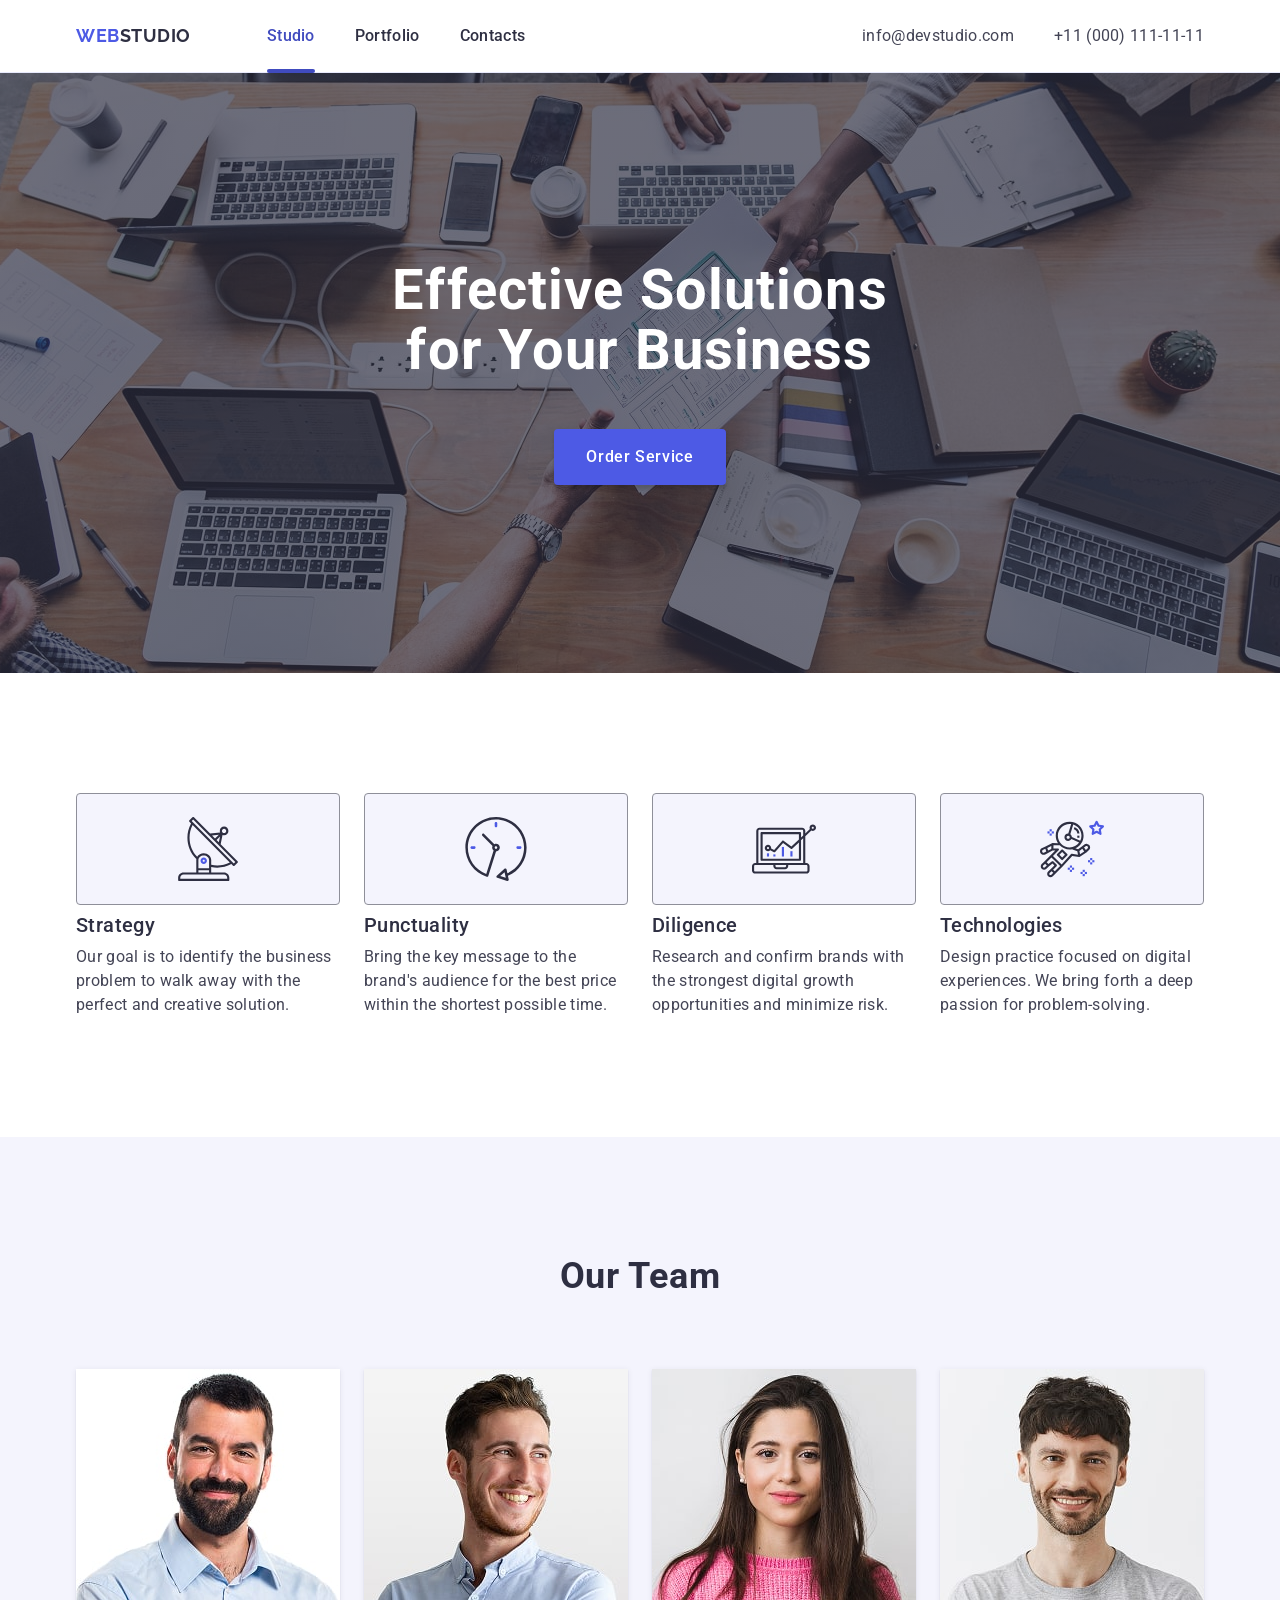
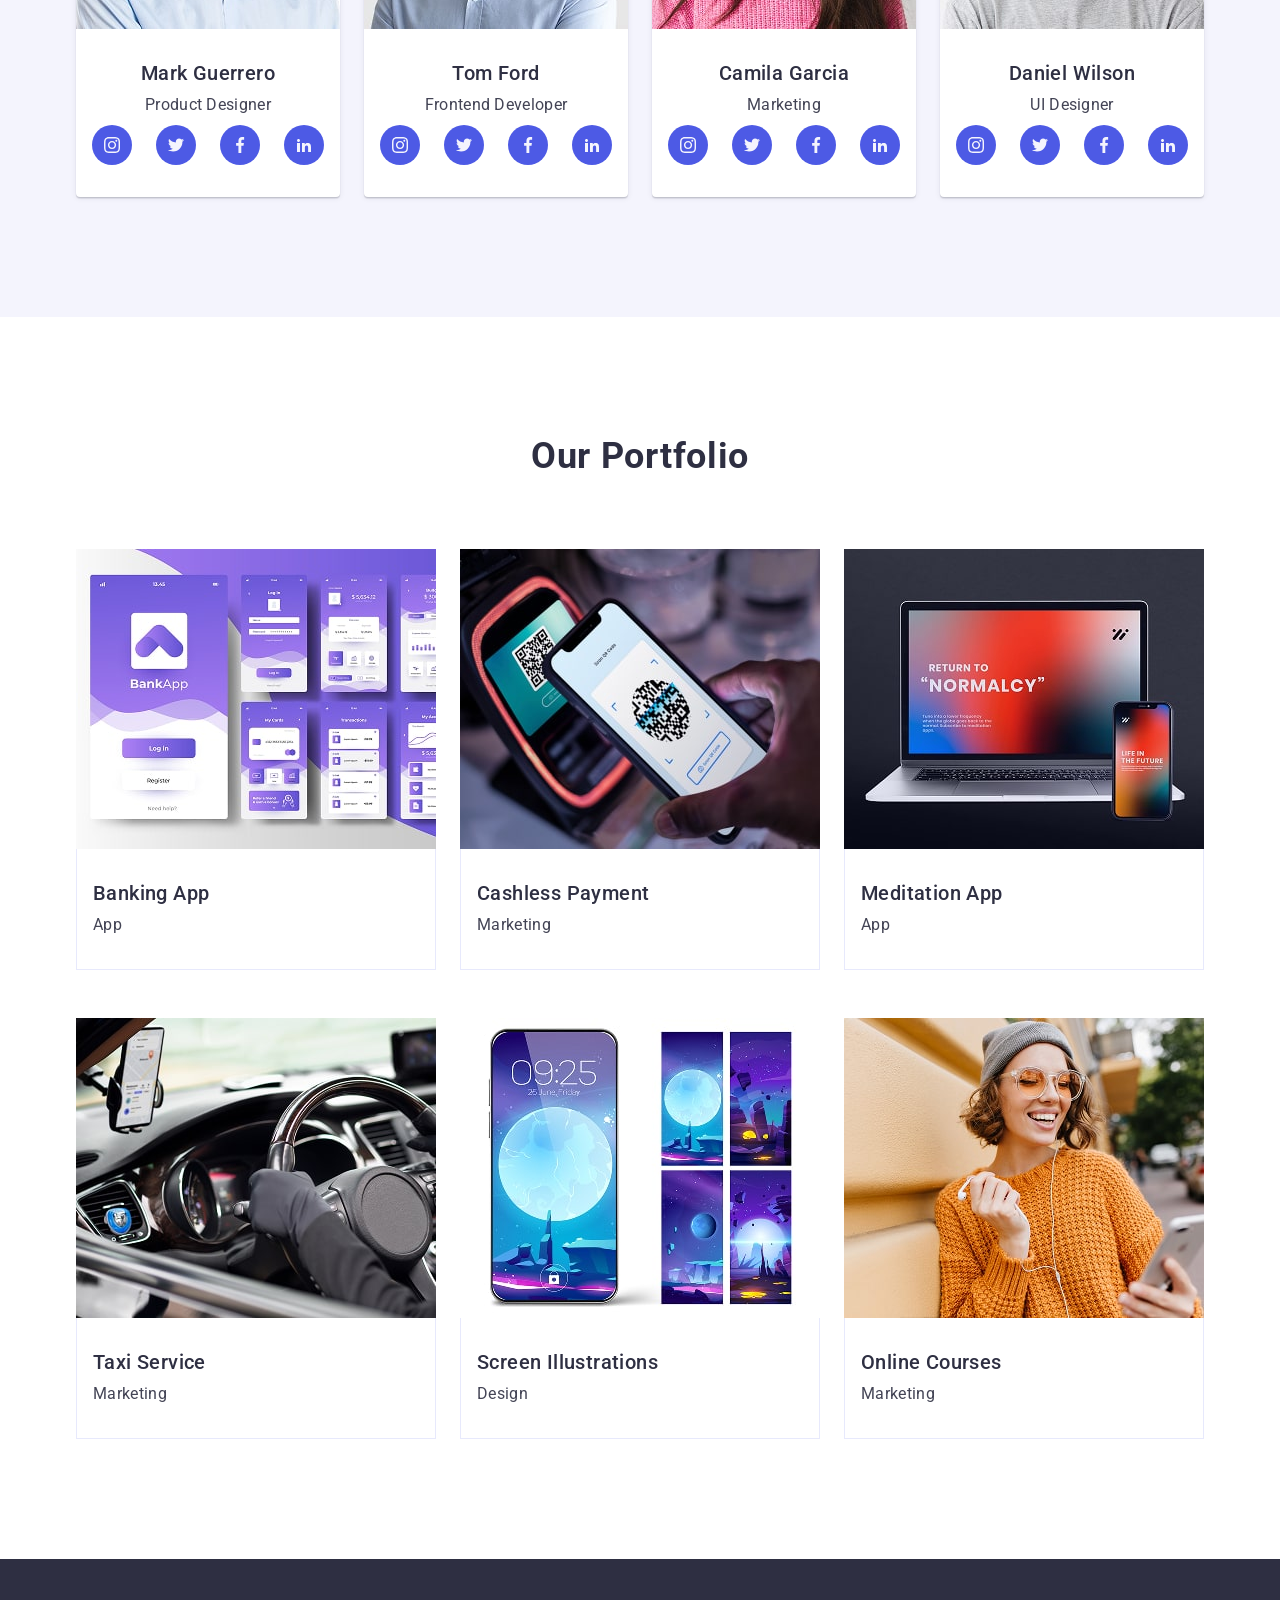
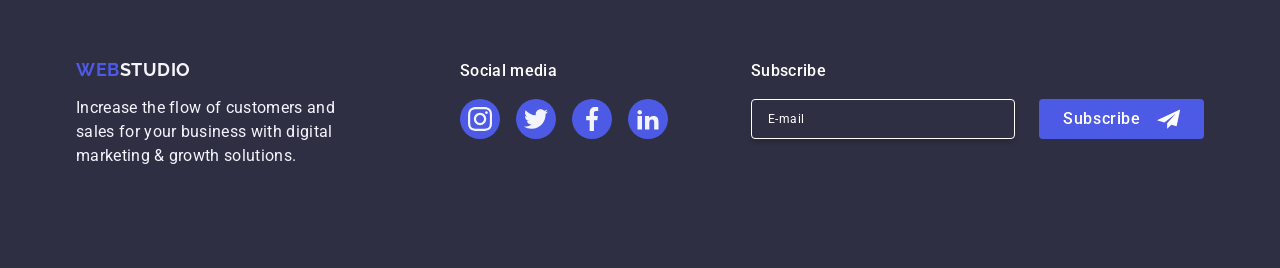
==== commit ad966474: "add 3 types of device add 3 types of device, add pictures, background-pictures for rutina screen" ====
--- a/index.html
+++ b/index.html
@@ -50,6 +50,101 @@
             </li>
           </ul>
         </address>
+
+        <button class="burger-btn" type="button" data-menu-open>
+          <svg class="burger-icon" width="24" height="24">
+            <use href="./images/icons.svg#icon-burger-btn"></use>
+          </svg>
+        </button>
+      </div>
+
+      <div class="mobile-menu" data-menu>
+        <div class="container mobile-menu-container">
+          <button class="modal-close-btn" data-menu-close>
+            <svg class="modal-close-icon" width="8" height="8">
+              <use href="./images/icons.svg#icon-close"></use>
+            </svg>
+          </button>
+          <nav class="mob-menu-nav">
+            <ul class="mob-menu-nav-list">
+              <li class="mob-menu-nav-item">
+                <a class="mob-menu-nav-link current" href="./index.html"
+                  >Studio</a
+                >
+              </li>
+              <li class="mob-menu-nav-item">
+                <a class="mob-menu-nav-link" href="">Portfolio</a>
+              </li>
+              <li class="mob-menu-nav-item">
+                <a class="mob-menu-nav-link" href="">Contacts</a>
+              </li>
+            </ul>
+          </nav>
+
+          <address class="mob-menu-address">
+            <ul class="mob-menu-address-list">
+              <li class="mob-menu-address-item">
+                <a
+                  class="mob-menu-address-link"
+                  href="mailto:info@devstudio.com"
+                  >info@devstudio.com</a
+                >
+              </li>
+              <li class="mob-menu-address-item">
+                <a class="mob-menu-address-link" href="tel:+110001111111"
+                  >+11 (000) 111-11-11</a
+                >
+              </li>
+            </ul>
+          </address>
+
+          <ul class="team-icon-list mobile">
+            <li class="team-icon-item">
+              <a
+                class="team-icon-link"
+                href="../images/icons.svg"
+                target="_blank"
+              >
+                <svg class="team-icon" width="16" height="16">
+                  <use href="./images/icons.svg#icon-instagram"></use>
+                </svg>
+              </a>
+            </li>
+            <li class="team-icon-item">
+              <a
+                class="team-icon-link"
+                href="../images/icons.svg"
+                target="_blank"
+              >
+                <svg class="team-icon" width="16" height="16">
+                  <use href="./images/icons.svg#icon-twitter"></use>
+                </svg>
+              </a>
+            </li>
+            <li class="team-icon-item">
+              <a
+                class="team-icon-link"
+                href="../images/icons.svg"
+                target="_blank"
+              >
+                <svg class="team-icon" width="16" height="16">
+                  <use href="./images/icons.svg#icon-facebook"></use>
+                </svg>
+              </a>
+            </li>
+            <li class="team-icon-item">
+              <a
+                class="team-icon-link"
+                href="../images/icons.svg"
+                target="_blank"
+              >
+                <svg class="team-icon" width="16" height="16">
+                  <use href="./images/icons.svg#icon-linkedin2"></use>
+                </svg>
+              </a>
+            </li>
+          </ul>
+        </div>
       </div>
     </header>
 
@@ -118,12 +213,17 @@
           </ul>
         </div>
       </section>
+
       <section class="section team">
         <div class="container">
           <h2 class="section-title">Our Team</h2>
           <ul class="team-list">
             <li class="team-item">
               <img
+                srcset="
+                  ./images/team/team-1-min.jpg    1x,
+                  ./images/team/team-1@2x-min.jpg 2x
+                "
                 src="./images/team/img-3.jpg"
                 alt="photo Mark"
                 width="264"
@@ -182,6 +282,10 @@
             </li>
             <li class="team-item">
               <img
+                srcset="
+                  ./images/team/team-2-min.jpg    1x,
+                  ./images/team/team-2@2x-min.jpg 2x
+                "
                 src="./images/team/img-2.jpg"
                 alt="photo Tom"
                 width="264"
@@ -240,6 +344,10 @@
             </li>
             <li class="team-item">
               <img
+                srcset="
+                  ./images/team/team-3-min.jpg    1x,
+                  ./images/team/team-3@2x-min.jpg 2x
+                "
                 src="./images/team/img-1.jpg"
                 alt="photo Camila"
                 width="264"
@@ -298,6 +406,10 @@
             </li>
             <li class="team-item">
               <img
+                srcset="
+                  ./images/team/team-4-min.jpg    1x,
+                  ./images/team/team-4@2x-min.jpg 2x
+                "
                 src="./images/team/img.jpg"
                 alt="photo Daniel"
                 width="264"
@@ -357,19 +469,44 @@
           </ul>
         </div>
       </section>
+
       <section class="section portfolio">
         <div class="container">
           <h2 class="section-title">Our Portfolio</h2>
           <ul class="portfolio-list">
             <li class="portfolio-item">
               <div class="thumb">
-                <img
-                  class="portfolio-img"
-                  src="./images/portfolio/img1.jpg"
-                  alt="bankapp"
-                  width="360"
-                  height="300"
-                />
+                <picture>
+                  <source
+                    media="(min-width: 1158px)"
+                    srcset="
+                      ./images/portfolio/portfol-desk-1-min.jpg    1x,
+                      ./images/portfolio/portfol-desk-1@2x-min.jpg 2x
+                    "
+                  />
+                  <source
+                    media="(min-width: 768px)"
+                    srcset="
+                      ./images/portfolio/portfol-tab-1-min.jpg    1x,
+                      ./images/portfolio/portfol-tab-1@2x-min.jpg 2x
+                    "
+                  />
+                  <source
+                    media="(max-width: 768px)"
+                    srcset="
+                      ./images/portfolio/portfol-mob-1-min.jpg    1x,
+                      ./images/portfolio/portfol-mob-1@2x-min.jpg 2x
+                    "
+                  />
+                  <img
+                    class="portfolio-img"
+                    src="./images/portfolio/portfol-desk-1-min.jpg"
+                    alt="bankapp"
+                    width="360"
+                    height="300"
+                  />
+                </picture>
+
                 <p class="overlay">
                   14 Stylish and User-Friendly App Design Concepts · Task
                   Manager App · Calorie Tracker App · Exotic Fruit Ecommerce App
@@ -383,13 +520,37 @@
             </li>
             <li class="portfolio-item">
               <div class="thumb">
-                <img
-                  class="portfolio-img"
-                  src="./images/portfolio/img2.jpg"
-                  alt="Cashless Payment"
-                  width="360"
-                  height="300"
-                />
+                <picture>
+                  <source
+                    media="(min-width: 1158px)"
+                    srcset="
+                      ./images/portfolio/portfol-desk-2-min.jpg    1x,
+                      ./images/portfolio/portfol-desk-2@2x-min.jpg 2x
+                    "
+                  />
+                  <source
+                    media="(min-width: 768px)"
+                    srcset="
+                      ./images/portfolio/portfol-tab-2-min.jpg    1x,
+                      ./images/portfolio/portfol-tab-2@2x-min.jpg 2x
+                    "
+                  />
+                  <source
+                    media="(max-width: 768px)"
+                    srcset="
+                      ./images/portfolio/portfol-mob-2-min.jpg    1x,
+                      ./images/portfolio/portfol-mob-2@2x-min.jpg 2x
+                    "
+                  />
+                  <img
+                    class="portfolio-img"
+                    src="./images/portfolio/portfol-desk-2-min.jpg"
+                    alt="Cashless Payment"
+                    width="360"
+                    height="300"
+                  />
+                </picture>
+
                 <p class="overlay">
                   14 Stylish and User-Friendly App Design Concepts · Task
                   Manager App · Calorie Tracker App · Exotic Fruit Ecommerce App
@@ -403,13 +564,37 @@
             </li>
             <li class="portfolio-item">
               <div class="thumb">
-                <img
-                  class="portfolio-img"
-                  src="./images/portfolio/img3.jpg"
-                  alt="Meditation App"
-                  width="360"
-                  height="300"
-                />
+                <picture>
+                  <source
+                    media="(min-width: 1158px)"
+                    srcset="
+                      ./images/portfolio/portfol-desk-3-min.jpg    1x,
+                      ./images/portfolio/portfol-desk-3@2x-min.jpg 2x
+                    "
+                  />
+                  <source
+                    media="(min-width: 768px)"
+                    srcset="
+                      ./images/portfolio/portfol-tab-3-min.jpg    1x,
+                      ./images/portfolio/portfol-tab-3@2x-min.jpg 2x
+                    "
+                  />
+                  <source
+                    media="(max-width: 768px)"
+                    srcset="
+                      ./images/portfolio/portfol-mob-3-min.jpg    1x,
+                      ./images/portfolio/portfol-mob-3@2x-min.jpg 2x
+                    "
+                  />
+                  <img
+                    class="portfolio-img"
+                    src="./images/portfolio/portfol-desk-3-min.jpg"
+                    alt="Meditation App"
+                    width="360"
+                    height="300"
+                  />
+                </picture>
+
                 <p class="overlay">
                   14 Stylish and User-Friendly App Design Concepts · Task
                   Manager App · Calorie Tracker App · Exotic Fruit Ecommerce App
@@ -423,13 +608,37 @@
             </li>
             <li class="portfolio-item">
               <div class="thumb">
-                <img
-                  class="portfolio-img"
-                  src="./images/portfolio/img4.jpg"
-                  alt="Taxi Service"
-                  width="360"
-                  height="300"
-                />
+                <picture>
+                  <source
+                    media="(min-width: 1158px)"
+                    srcset="
+                      ./images/portfolio/portfol-desk-4-min.jpg    1x,
+                      ./images/portfolio/portfol-desk-4@2x-min.jpg 2x
+                    "
+                  />
+                  <source
+                    media="(min-width: 768px)"
+                    srcset="
+                      ./images/portfolio/portfol-tab-4-min.jpg    1x,
+                      ./images/portfolio/portfol-tab-4@2x-min.jpg 2x
+                    "
+                  />
+                  <source
+                    media="(max-width: 768px)"
+                    srcset="
+                      ./images/portfolio/portfol-mob-4-min.jpg    1x,
+                      ./images/portfolio/portfol-mob-4@2x-min.jpg 2x
+                    "
+                  />
+                  <img
+                    class="portfolio-img"
+                    src="./images/portfolio/portfol-desk-4-min.jpg"
+                    alt="Taxi Service"
+                    width="360"
+                    height="300"
+                  />
+                </picture>
+
                 <p class="overlay">
                   14 Stylish and User-Friendly App Design Concepts · Task
                   Manager App · Calorie Tracker App · Exotic Fruit Ecommerce App
@@ -443,13 +652,37 @@
             </li>
             <li class="portfolio-item">
               <div class="thumb">
-                <img
-                  class="portfolio-img"
-                  src="./images/portfolio/img5.jpg"
-                  alt="Screen Illustrations"
-                  width="360"
-                  height="300"
-                />
+                <picture>
+                  <source
+                    media="(min-width: 1158px)"
+                    srcset="
+                      ./images/portfolio/portfol-desk-5-min.jpg    1x,
+                      ./images/portfolio/portfol-desk-5@2x-min.jpg 2x
+                    "
+                  />
+                  <source
+                    media="(min-width: 768px)"
+                    srcset="
+                      ./images/portfolio/portfol-tab-5-min.jpg    1x,
+                      ./images/portfolio/portfol-tab-5@2x-min.jpg 2x
+                    "
+                  />
+                  <source
+                    media="(max-width: 768px)"
+                    srcset="
+                      ./images/portfolio/portfol-mob-5-min.jpg    1x,
+                      ./images/portfolio/portfol-mob-5@2x-min.jpg 2x
+                    "
+                  />
+                  <img
+                    class="portfolio-img"
+                    src="./images/portfolio/portfol-desk-5-min.jpg"
+                    alt="Screen Illustrations"
+                    width="360"
+                    height="300"
+                  />
+                </picture>
+
                 <p class="overlay">
                   14 Stylish and User-Friendly App Design Concepts · Task
                   Manager App · Calorie Tracker App · Exotic Fruit Ecommerce App
@@ -463,13 +696,36 @@
             </li>
             <li class="portfolio-item">
               <div class="thumb">
-                <img
-                  class="portfolio-img"
-                  src="./images/portfolio/img6.jpg"
-                  alt="Online Courses"
-                  width="360"
-                  height="300"
-                />
+                <picture>
+                  <source
+                    media="(min-width: 1158px)"
+                    srcset="
+                      ./images/portfolio/portfol-desk-6-min.jpg    1x,
+                      ./images/portfolio/portfol-desk-6@2x-min.jpg 2x
+                    "
+                  />
+                  <source
+                    media="(min-width: 768px)"
+                    srcset="
+                      ./images/portfolio/portfol-tab-6-min.jpg    1x,
+                      ./images/portfolio/portfol-tab-6@2x-min.jpg 2x
+                    "
+                  />
+                  <source
+                    media="(max-width: 768px)"
+                    srcset="
+                      ./images/portfolio/portfol-mob-6-min.jpg    1x,
+                      ./images/portfolio/portfol-mob-6@2x-min.jpg 2x
+                    "
+                  />
+                  <img
+                    class="portfolio-img"
+                    src="./images/portfolio/portfol-desk-6-min.jpg"
+                    alt="Online Courses"
+                    width="360"
+                    height="300"
+                  />
+                </picture>
 
                 <p class="overlay">
                   14 Stylish and User-Friendly App Design Concepts · Task
@@ -569,6 +825,7 @@
         </div>
       </div>
     </footer>
+
     <div class="backdrop" data-modal>
       <div class="modal">
         <button type="button" class="modal-close-btn" data-modal-close>
@@ -643,14 +900,17 @@
                   <use href="./images/icons.svg#icon-chek"></use>
                 </svg>
               </span>
-              I accept the terms and conditions of the
-              <a class="check-text-link" href="">Privacy Policy</a>
-            </label>
+              <span class="chech-label-text">
+                I accept the terms and conditions of the
+                <a class="check-text-link" href="">Privacy Policy</a>
+              </span></label
+            >
           </div>
           <button class="form-btn" type="submit">Send</button>
         </form>
       </div>
     </div>
     <script src="./js/modal.js"></script>
+    <script src="./js/modal-menu.js"></script>
   </body>
 </html>
--- a/css/styles.css
+++ b/css/styles.css
@@ -45,11 +45,15 @@
 }
 
 .container {
-  max-width: 1158px;
-  padding: 0 15px;
+  width: 100%;
+  max-width: 320px;
+  padding: 0 16px;
   margin: 0 auto;
 }
-
+.team .container {
+  padding-left: 28px;
+  padding-right: 28px;
+}
 .page-header {
   border-bottom: 1px solid #e7e9fc;
   box-shadow: 0 1px 6px 0 rgba(46, 47, 66, 0.08),
@@ -58,6 +62,8 @@
 .header-container {
   display: flex;
   align-items: center;
+
+  justify-content: space-between;
 }
 
 .logo {
@@ -77,17 +83,16 @@
 }
 
 .header-logo {
-  padding: 24px 0;
-  margin-right: 76px;
+  padding: 16px 0;
+  /* padding: 24px 0;
+  margin-right: 76px; */
 }
 .header-nav {
   display: flex;
   align-items: center;
 }
 .nav-list {
-  display: flex;
-  align-items: center;
-  gap: 40px;
+  display: none;
 }
 .nav-link {
   font-weight: 500;
@@ -120,15 +125,21 @@
   color: #404bbf;
 }
 .address {
-  font-style: normal;
+  display: none;
+  /* font-style: normal;
   margin-left: auto;
-}
-.address-list {
+  font-size: 12px;
+line-height: 1.17;
+letter-spacing: 0.04em;
+color: #434455; */
+}
+/* .address-list {
   display: flex;
   align-items: center;
   gap: 40px;
-}
-.address-link {
+} */
+
+/* .address-link {
   display: block;
   padding: 24px 0;
   font-size: 16px;
@@ -136,30 +147,142 @@
   letter-spacing: 0.02em;
   color: #434455;
   transition: color 250ms cubic-bezier(0.4, 0, 0.2, 1);
-}
+} */
+
+.burger-btn {
+  padding: 0;
+  border: none;
+  background-color: transparent;
+}
+
+.burger-icon {
+  display: block;
+  fill: #2f2f37;
+}
+
+/* MOBILE MENU */
+
+.mobile-menu {
+  position: fixed;
+  top: 0;
+  left: 0;
+  width: 100%;
+  height: 100%;
+  background-color: #fff;
+  opacity: 0;
+  visibility: hidden;
+  pointer-events: none;
+  transition: opacity 250ms cubic-bezier(0.4, 0, 0.2, 1);
+}
+.mobile-menu.is-open {
+  opacity: 1;
+  visibility: visible;
+  pointer-events: auto;
+}
+
+.mobile-menu-container {
+  position: relative;
+  padding-top: 72px;
+  padding-bottom: 40px;
+
+  display: flex;
+  flex-direction: column;
+  height: 100%;
+}
+
+.mob-menu-nav {
+  margin-bottom: auto;
+}
+.mobile-menu-close {
+  position: absolute;
+  top: 24px;
+  right: 24px;
+}
+
+.mob-menu-nav-item {
+  margin-bottom: 40px;
+}
+.mob-menu-nav-link {
+  font-weight: 700;
+  font-size: 36px;
+  line-height: 1.11;
+  letter-spacing: 0.02em;
+  color: #2e2f42;
+}
+.mob-menu-nav-link:hover,
+.mob-menu-nav-link:focus,
+.mob-menu-nav-link.current {
+  color: #404bbf;
+}
+
+.mob-menu-address {
+  font-style: normal;
+  margin-bottom: 48px;
+}
+
+.mob-menu-address-item {
+  margin-bottom: 24px;
+}
+.mob-menu-address-link {
+  font-weight: 500;
+  font-size: 20px;
+  line-height: 1.2;
+  letter-spacing: 0.02em;
+  color: #434455;
+}
+
+.mob-menu-address-link:hover,
+.mob-menu-address-link:focus,
+.mob-menu-address-link.current {
+  color: #4d5ae5;
+}
+
+.team-icon-list.mobile {
+  gap: 40px;
+  justify-content: left;
+}
+
+/* HERO */
+
 .hero {
   background-color: #2e2f42;
-  padding: 188px 0;
+  padding: 72px 0;
   margin: 0 auto;
   max-width: 1440px;
-  height: 600px;
+  /* height: 600px; */
+  height: 432px;
   background-image: linear-gradient(
       rgba(46, 47, 66, 0.7),
       rgba(46, 47, 66, 0.7)
     ),
-    url(../images/hero-bg.jpg);
+    url(../images/hero/dark-bg-mob-min.jpg);
   background-repeat: no-repeat;
-  background-position: center center;
+  background-position: center;
   background-size: cover;
 }
+
+@media (min-resolution: 2x) {
+  .hero {
+    background-image: linear-gradient(
+        rgba(46, 47, 66, 0.7),
+        rgba(46, 47, 66, 0.7)
+      ),
+      url(../images/hero/dark-bg-mob@2x-min.jpg);
+  }
+}
+
 .hero-title {
-  font-size: 56px;
-  line-height: 1.07;
+  /* font-size: 56px;
+  line-height: 1.07; */
+  font-size: 36px;
+  line-height: 1.12;
   letter-spacing: 0.02em;
   text-align: center;
   color: #fff;
-  margin: 0 auto 48px;
-  max-width: 496px;
+  /* margin: 0 auto 48px; */
+  margin: 0 auto 72px;
+  /* max-width: 496px; */
+  max-width: 216px;
 }
 .hero-button {
   display: block;
@@ -183,10 +306,11 @@
   background-color: #404bbf;
 }
 .section {
-  padding-top: 120px;
-  padding-bottom: 120px;
+  padding-top: 96px;
+  padding-bottom: 96px;
 }
 .section-title {
+  font-weight: 700;
   font-size: 36px;
   line-height: 1.11;
   letter-spacing: 0.02em;
@@ -203,12 +327,23 @@
   color: #2e2f42;
   margin-bottom: 8px;
 }
+.advantages-item .subtitle {
+  font-weight: 700;
+  font-size: 36px;
+  line-height: 1.11;
+  text-align: center;
+}
+
 .section-text {
   font-size: 16px;
   line-height: 1.5;
   letter-spacing: 0.02em;
   color: #434455;
 }
+.advantages-item .section-text {
+  font-weight: 500;
+}
+
 .section-content {
   padding: 32px 0;
 }
@@ -218,21 +353,15 @@
 }
 .advantages-list {
   display: flex;
-  gap: 24px;
+  flex-wrap: wrap;
+  gap: 72px;
+  /* gap: 24px; */
 }
 .advantages-item {
-  width: calc((100% - 72px) / 4);
+  /* width: calc((100% - 72px) / 4); */
 }
 .advantages-icon {
-  display: flex;
-  width: 100%;
-  height: 112px;
-  justify-content: center;
-  align-items: center;
-  background-color: #f4f4fd;
-  border: 1px solid #8e8f99;
-  border-radius: 4px;
-  margin-bottom: 8px;
+  display: none;
 }
 .advantages-svg {
   display: block;
@@ -244,10 +373,14 @@
 
 .team-list {
   display: flex;
-  gap: 24px;
+  align-items: center;
+  justify-content: center;
+  flex-wrap: wrap;
+  gap: 72px;
 }
 .team-item {
-  width: calc((100% - 72px) / 4);
+  /* width: calc((100% - 72px) / 4); */
+  width: 100%;
   background-color: #fff;
   border-radius: 0 0 4px 4px;
   box-shadow: 0 2px 1px 0 rgba(46, 47, 66, 0.08),
@@ -285,17 +418,17 @@
 .portfolio-list {
   display: flex;
   flex-wrap: wrap;
-  gap: 48px 24px;
+  gap: 48px;
+  /* gap: 48px 24px; */
 }
 .portfolio-item {
-  width: calc((100% - 48px) / 3);
-  transition: box-shadow 250ms cubic-bezier(0.4, 0, 0.2, 1);
-}
-.portfolio-item:hover,
-.portfolio-item:focus {
+  /* width: calc((100% - 48px) / 3); */
   box-shadow: 0 2px 1px 0 rgba(46, 47, 66, 0.08),
     0 1px 1px 0 rgba(46, 47, 66, 0.16), 0 1px 6px 0 rgba(46, 47, 66, 0.08);
-}
+
+  transition: box-shadow 250ms cubic-bezier(0.4, 0, 0.2, 1);
+}
+
 .portfolio-item .section-content {
   border-bottom: 1px solid #e7e9fc;
   border-left: 1px solid #e7e9fc;
@@ -326,19 +459,23 @@
 }
 .page-footer {
   background-color: #2e2f42;
-  padding-top: 100px;
-  padding-bottom: 100px;
+  padding-top: 96px;
+  padding-bottom: 96px;
 }
 .page-footer .container {
   display: flex;
-  align-items: baseline;
+  flex-wrap: wrap;
+  justify-content: center;
+  gap: 72px;
+  /*align-items: baseline; */
 }
 .footer-logo-text {
-  margin-right: 120px;
+  /* margin-right: 120px; */
 }
 .footer-logo {
-  display: inline-block;
+  display: block;
   margin-bottom: 16px;
+  text-align: center;
 }
 
 .footer-text {
@@ -352,8 +489,7 @@
   display: flex;
   flex-direction: column;
   justify-content: center;
-  align-items: start;
-  /* margin-right: 80px; */
+  align-items: center;
 }
 .footer-social-p {
   font-weight: 500;
@@ -375,17 +511,22 @@
   background-color: #31d0aa;
 }
 .footer-form {
-  margin-left: auto;
+  text-align: center;
 }
 .form-footer {
   display: flex;
-  gap: 24px;
+  flex-wrap: wrap;
+  gap: 16px;
+  justify-content: center;
+  align-items: center;
+  /* gap: 24px; */
 }
 
 .form-footer-input {
   border: 1px solid #fff;
   border-radius: 4px;
-  width: 264px;
+  /* width: 264px; */
+  width: 288px;
   height: 40px;
   padding: 8px 16px;
   box-shadow: 0 4px 4px 0 rgba(0, 0, 0, 0.15);
@@ -415,6 +556,7 @@
   border-radius: 4px;
   padding: 8px 24px;
   min-width: 165px;
+  width: 165px;
   height: 40px;
   background: #4d5ae5;
   font-weight: 500;
@@ -436,6 +578,7 @@
 }
 
 /* OVERLAY */
+
 .backdrop {
   width: 100%;
   height: 100%;
@@ -459,9 +602,9 @@
   top: 50%;
   left: 50%;
   transform: translate(-50%, -50%);
-  padding: 72px 24px 24px;
-  width: 408px;
-  min-height: 584px;
+  padding: 72px 16px 24px;
+  width: 288px;
+  min-height: 623px;
   border-radius: 4px;
   box-shadow: 0 1px 1px 0 rgba(0, 0, 0, 0.14), 0 1px 3px 0 rgba(0, 0, 0, 0.12),
     0 2px 1px 0 rgba(0, 0, 0, 0.2);
@@ -511,7 +654,7 @@
   text-align: center;
   color: #2e2f42;
   margin-bottom: 16px;
-  max-width: 360px;
+  max-width: 256px;
 }
 .form-field-modal {
   margin-bottom: 8px;
@@ -564,7 +707,7 @@
 .form-textarea {
   border: 1px solid rgba(46, 47, 66, 0.4);
   border-radius: 4px;
-  width: 360px;
+  width: 100%;
   height: 120px;
   padding: 8px 16px;
   font-size: 12px;
@@ -614,6 +757,7 @@
   display: inline-flex;
   justify-content: center;
   align-items: center;
+  flex-shrink: 0;
   width: 16px;
   height: 16px;
   margin-right: 8px;
@@ -632,7 +776,9 @@
   border: none;
 }
 .check-text {
-  max-width: 338px;
+  display: flex;
+  align-items: center;
+  max-width: 100%;
   font-size: 12px;
   line-height: 1.17;
   letter-spacing: 0.04em;
@@ -644,9 +790,274 @@
   text-decoration: underline;
   text-decoration-skip-ink: none;
   color: #4d5ae5;
-  padding-left: 2px;
 }
 
 .form-field-modal.checkbox {
   margin-bottom: 24px;
-}
+  align-items: center;
+}
+
+/* TABLET */
+
+@media screen and (min-width: 768px) {
+  .container {
+    max-width: 768px;
+  }
+
+  .header-logo {
+    padding: 24px 0;
+    margin-right: 120px;
+  }
+  .nav-list {
+    display: flex;
+    align-items: center;
+    gap: 40px;
+  }
+
+  .address {
+    display: block;
+    margin-left: auto;
+    font-style: normal;
+  }
+  .address-list {
+    display: flex;
+    flex-direction: column;
+    align-items: center;
+    gap: 12px;
+  }
+  .address-link {
+    font-size: 12px;
+    line-height: 1.17;
+    letter-spacing: 0.04em;
+    color: #434455;
+    transition: color 250ms cubic-bezier(0.4, 0, 0.2, 1);
+  }
+
+  .burger-btn {
+    display: none;
+  }
+
+  .mobile-menu {
+    display: none;
+  }
+
+  /* HERO */
+
+  .hero {
+    padding: 112px 0;
+    height: 436px;
+    background-image: linear-gradient(
+        rgba(46, 47, 66, 0.7),
+        rgba(46, 47, 66, 0.7)
+      ),
+      url(../images/hero/dark-bg-tab-min.jpg);
+  }
+
+  @media (min-resolution: 192dpi) {
+    .hero {
+      background-image: linear-gradient(
+          rgba(46, 47, 66, 0.7),
+          rgba(46, 47, 66, 0.7)
+        ),
+        url(../images/hero/dark-bg-tab@2x-min.jpg);
+    }
+  }
+  .hero-title {
+    font-size: 56px;
+    line-height: 1.07;
+    max-width: 496px;
+    margin-bottom: 36px;
+  }
+
+  .advantages-list {
+    gap: 72px 24px;
+  }
+  .advantages-item {
+    width: calc((100% - 24px) / 2);
+  }
+  .advantages-item .subtitle {
+    text-align: start;
+  }
+
+  .team .container {
+    padding-left: 108px;
+    padding-right: 108px;
+  }
+
+  .team-list {
+    gap: 64px 24px;
+  }
+  .team-item {
+    width: calc((100% - 24px) / 2);
+  }
+
+  .portfolio-list {
+    gap: 72px 24px;
+  }
+
+  .portfolio-item {
+    width: calc((100% - 24px) / 2);
+  }
+
+  .page-footer {
+    padding-top: 100px;
+    padding-bottom: 100px;
+  }
+  .page-footer .container {
+    gap: 72px 24px;
+    padding: 0 108px;
+    align-items: baseline;
+    justify-content: left;
+  }
+  .footer-logo {
+    text-align: start;
+  }
+
+  .footer-social {
+    align-items: start;
+  }
+
+  .footer-social-p {
+    text-align: start;
+  }
+  .form-footer {
+    gap: 24px;
+  }
+  .form-footer-input {
+    width: 264px;
+  }
+
+  /* Modal */
+  .modal {
+    width: 408px;
+    min-height: 584px;
+    padding-left: 24px;
+    padding-right: 24px;
+  }
+  .form-title {
+    max-width: 360px;
+  }
+
+  .check-text-link {
+    padding-left: 2px;
+  }
+}
+
+/* DESKTOP */
+
+@media screen and (min-width: 1158px) {
+  .container {
+    max-width: 1158px;
+    padding: 0 15px;
+  }
+
+  .section {
+    padding-top: 120px;
+    padding-bottom: 120px;
+  }
+
+  .header-logo {
+    padding: 24px 0;
+    margin-right: 76px;
+  }
+
+  .address-list {
+    flex-direction: row;
+    gap: 40px;
+  }
+
+  .address-link {
+    display: block;
+    padding: 24px 0;
+    font-size: 16px;
+    line-height: 1.5;
+    letter-spacing: 0.02em;
+  }
+
+  .hero {
+    padding: 188px 0;
+    height: 600px;
+    background-image: linear-gradient(
+        rgba(46, 47, 66, 0.7),
+        rgba(46, 47, 66, 0.7)
+      ),
+      url(../images/hero/dark-bg-desk-min.jpg);
+  }
+
+  @media (min-resolution: 192dpi) {
+    .hero {
+      background-image: linear-gradient(
+          rgba(46, 47, 66, 0.7),
+          rgba(46, 47, 66, 0.7)
+        ),
+        url(../images/hero/dark-bg-desk@2x-min.jpg);
+    }
+  }
+
+  .hero-title {
+    margin-bottom: 48px;
+  }
+  .advantages-item .subtitle {
+    font-weight: 500;
+    font-size: 20px;
+    line-height: 1.2;
+  }
+  .advantages-item .section-text {
+    font-weight: 400;
+  }
+  .advantages-list {
+    gap: 24px;
+  }
+  .advantages-item {
+    width: calc((100% - 72px) / 4);
+  }
+  .advantages-icon {
+    display: flex;
+    width: 100%;
+    height: 112px;
+    justify-content: center;
+    align-items: center;
+    background-color: #f4f4fd;
+    border: 1px solid #8e8f99;
+    border-radius: 4px;
+    margin-bottom: 8px;
+  }
+
+  .team .container {
+    padding-left: 15px;
+    padding-right: 15px;
+  }
+  .team-list {
+    gap: 24px;
+  }
+
+  .team-item {
+    width: calc((100% - 72px) / 4);
+  }
+
+  .portfolio-list {
+    gap: 48px 24px;
+  }
+
+  .portfolio-item {
+    width: calc((100% - 48px) / 3);
+    box-shadow: none;
+  }
+
+  .portfolio-item:hover,
+  .portfolio-item:focus {
+    box-shadow: 0 2px 1px 0 rgba(46, 47, 66, 0.08),
+      0 1px 1px 0 rgba(46, 47, 66, 0.16), 0 1px 6px 0 rgba(46, 47, 66, 0.08);
+  }
+
+  .page-footer .container {
+    padding: 0 15px;
+    gap: 0;
+  }
+  .footer-logo-text {
+    margin-right: 120px;
+  }
+  .footer-form {
+    margin-left: auto;
+  }
+}
